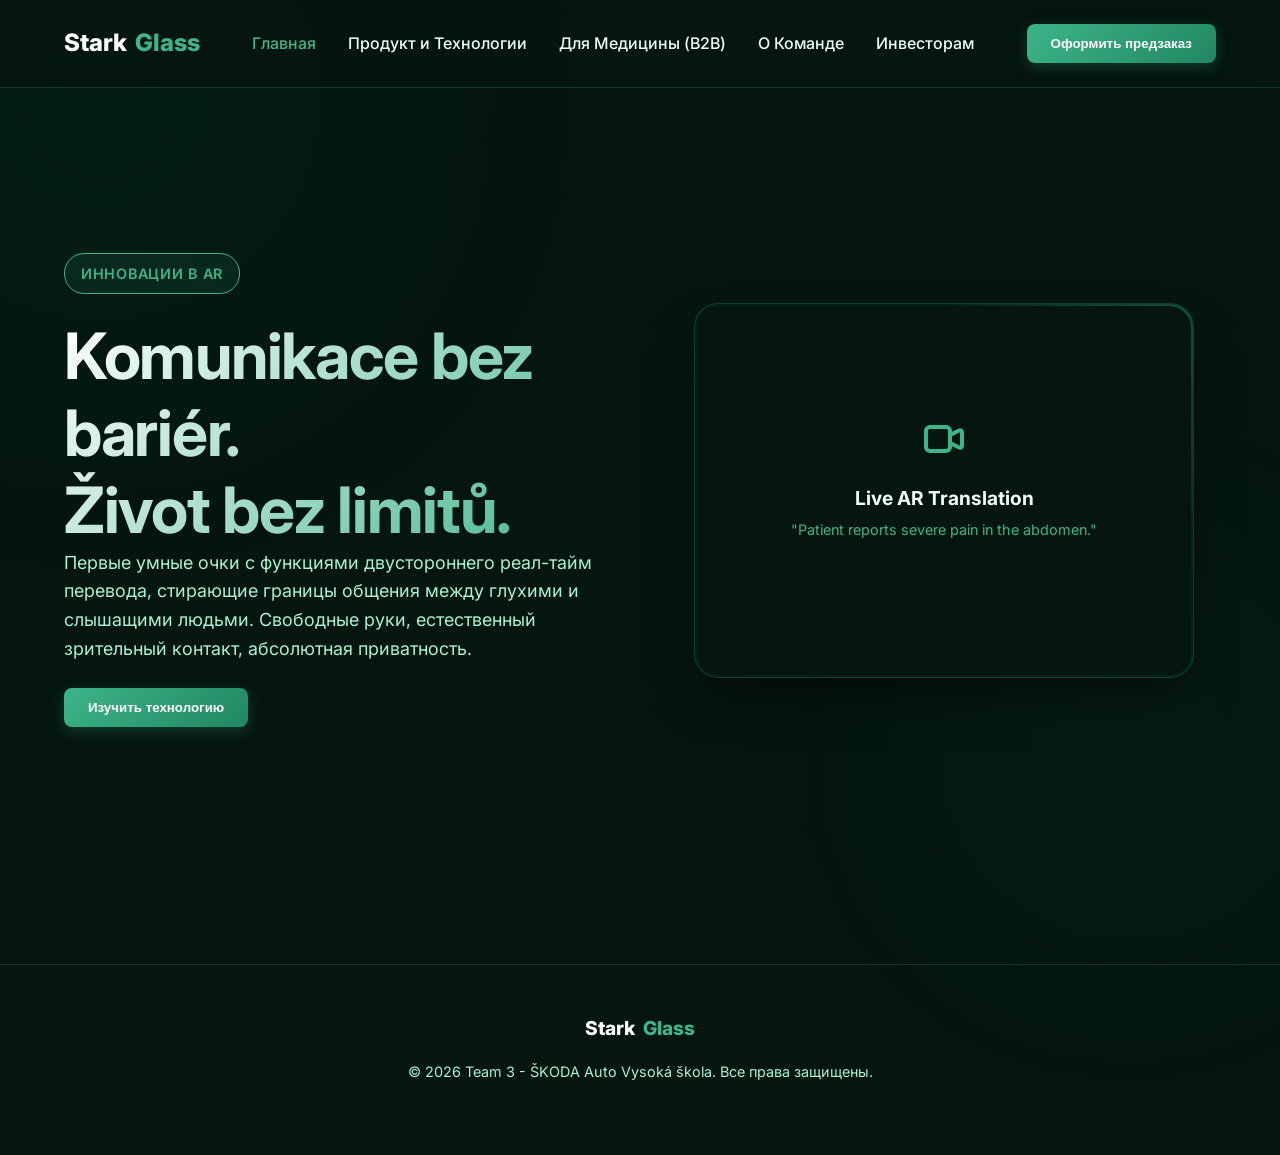
==== index.html @ 77bfba50 "Initial commit" ====
<!DOCTYPE html>
<html lang="ru">
<head>
  <meta charset="UTF-8">
  <meta name="viewport" content="width=device-width, initial-scale=1.0">
  <title>StarkGlass — Коммуникация без барьеров.</title>
  <meta name="description" content="StarkGlass: Умные AR-очки для двустороннего перевода с жестового языка в реальном времени. Инновации для медицины и повседневной жизни.">
  <link rel="stylesheet" href="style.css">
  <link href="https://fonts.googleapis.com/css2?family=Inter:wght@300;400;500;600;700;800&display=swap" rel="stylesheet">
</head>
<body>
  <!-- Background Blobs -->
  <div class="bg-blob blob-1"></div>
  <div class="bg-blob blob-2"></div>

  <!-- Navigation -->
  <nav>
    <a href="#home" class="logo" data-route="home">Stark<span>Glass</span></a>
    <ul class="nav-links">
      <li><a href="#home" data-route="home" class="active">Главная</a></li>
      <li><a href="#product" data-route="product">Продукт и Технологии</a></li>
      <li><a href="#b2b" data-route="b2b">Для Медицины (B2B)</a></li>
      <li><a href="#about" data-route="about">О Команде</a></li>
      <li><a href="#investors" data-route="investors">Инвесторам</a></li>
    </ul>
    <button class="btn-primary" data-route="b2b">Оформить предзаказ</button>
  </nav>

  <main id="app">
    <!-- Home Section -->
    <section id="home" class="active">
      <div class="hero-content">
        <span class="hero-slogan">Инновации в AR</span>
        <h1>Komunikace bez bariér.<br> Život bez limitů.</h1>
        <p>Первые умные очки с функциями двустороннего реал-тайм перевода, стирающие границы общения между глухими и слышащими людьми. Свободные руки, естественный зрительный контакт, абсолютная приватность.</p>
        <button class="btn-primary" data-route="product">Изучить технологию</button>
      </div>
      <div class="hero-image">
        <div class="glass-mockup">
          <div class="glass-mockup-inner">
            <!-- Simulated AR UI inside lens -->
            <div style="text-align: center;">
              <svg width="48" height="48" viewBox="0 0 24 24" fill="none" stroke="var(--primary)" stroke-width="2"><path d="M15 10l4.553-2.276A1 1 0 0121 8.618v6.764a1 1 0 01-1.447.894L15 14v-4z"></path><rect x="3" y="6" width="12" height="12" rx="2" ry="2"></rect></svg>
              <h3 style="margin-top: 1rem; font-size: 1.2rem;">Live AR Translation</h3>
              <p style="font-size: 0.9rem; margin-top: 0.5rem; color: var(--primary);">"Patient reports severe pain in the abdomen."</p>
            </div>
          </div>
        </div>
      </div>
    </section>

    <!-- Product & Tech Section -->
    <section id="product">
      <h2>Технологии будущего уже сегодня</h2>
      <p>Стильная и легкая оправа из переработанных материалов скрывает мощную систему компьютерного зрения и AI.</p>
      
      <div class="grid">
        <div class="card">
          <div class="card-icon">
            <svg viewBox="0 0 24 24" fill="none" stroke="currentColor" stroke-width="2"><path d="M1 12s4-8 11-8 11 8 11 8-4 8-11 8-11-8-11-8z"></path><circle cx="12" cy="12" r="3"></circle></svg>
          </div>
          <h3>Широкоугольные микро-камеры</h3>
          <p>Встроенные камеры захватывают движения рук с широким полем зрения, обеспечивая точный анализ жестов в любых условиях.</p>
        </div>
        <div class="card">
          <div class="card-icon">
            <svg viewBox="0 0 24 24" fill="none" stroke="currentColor" stroke-width="2"><rect x="2" y="3" width="20" height="14" rx="2" ry="2"></rect><line x1="8" y1="21" x2="16" y2="21"></line><line x1="12" y1="17" x2="12" y2="21"></line></svg>
          </div>
          <h3>AR-дисплей</h3>
          <p>Текстовый перевод отображается на внутренней линзе, позволяя сохранять зрительный контакт с собеседником.</p>
        </div>
        <div class="card">
          <div class="card-icon">
            <svg viewBox="0 0 24 24" fill="none" stroke="currentColor" stroke-width="2"><path d="M12 2v20M17 5H9.5a3.5 3.5 0 0 0 0 7h5a3.5 3.5 0 0 1 0 7H6"></path></svg>
          </div>
          <h3>Продвинутый CV & AI</h3>
          <p>Двусторонний перевод: жестовый язык трансформируется в текст/аудио, а устная речь — в текст на AR-экране.</p>
        </div>
        <div class="card">
          <div class="card-icon">
            <svg viewBox="0 0 24 24" fill="none" stroke="currentColor" stroke-width="2"><path d="M22 12h-4l-3 9L9 3l-3 9H2"></path></svg>
          </div>
          <h3>Медицинский словарь</h3>
          <p>Специализированная языковая модель со встроенным анатомическим и медицинским словарем для экстренных ситуаций.</p>
        </div>
      </div>
    </section>

    <!-- B2B Healthcare Section -->
    <section id="b2b">
      <h2>Решение для медицины (B2B)</h2>
      <p>Наша первостепенная фокусная группа — медицинские работники. В ситуациях, когда важна каждая секунда, ожидание сурдопереводчика может стоить жизни.</p>

      <div style="display: flex; gap: 2rem; margin-top: 3rem; flex-wrap: wrap;">
        <div class="card" style="flex: 1; min-width: 300px;">
          <h3 style="color: var(--primary);">Персона: Mgr. Jana Nováková</h3>
          <p class="highlight" style="font-weight: 600; color: #fff;">Главная медсестра отделения неотложной помощи (38 лет)</p>
          <p>Ей требуется мгновенная коммуникация со свободными руками во время приема пациентов. StarkGlass экономит критически важные минуты при постановке диагноза глухому пациенту.</p>
        </div>

        <div class="card" style="flex: 1; min-width: 300px;">
          <h3 style="color: var(--primary);">Объем Рынка (Чехия)</h3>
          <ul style="list-style: none; color: var(--text-muted); line-height: 2;">
            <li>✓ Работники общественного здравоохранения: <strong>~410,000</strong></li>
            <li>✓ Трудоспособного возраста: <strong>328,000</strong></li>
            <li>✓ Полевые/Практикующие работники: <strong>229,000</strong></li>
            <li>✓ Регулярно контактируют с пациентами с нарушением слуха: <strong>~34,000</strong></li>
            <li style="color: #fff; font-weight: bold; border-top: 1px solid var(--surface-border); padding-top: 0.5rem; margin-top: 0.5rem;">Целевой спрос (B2B): ~27,000 специалистов</li>
          </ul>
        </div>
      </div>
    </section>

    <!-- About & Team Section -->
    <section id="about">
      <h2>О Команде & SWOT Анализ</h2>
      <p>Проект "StarkGlass" разработан "Team 3" (ŠKODA Auto Vysoká škola). Наш бренд символизирует мощь и инновации ("Stark") с прямой отсылкой к AR-технологиям ("Glass").</p>

      <h3 style="margin-top: 3rem; margin-bottom: 1.5rem; color: var(--primary);">Команда Стартапа</h3>
      <div class="grid" style="grid-template-columns: repeat(auto-fit, minmax(200px, 1fr));">
        <div class="card" style="text-align: center; padding: 1.5rem;">
          <h4 style="color: #fff; margin-bottom: 0.5rem;">Aianat Sundetbay</h4>
          <p style="font-size: 0.9rem; color: var(--primary);">Top Manager</p>
        </div>
        <div class="card" style="text-align: center; padding: 1.5rem;">
          <h4 style="color: #fff; margin-bottom: 0.5rem;">Svetlana Zharnova</h4>
          <p style="font-size: 0.9rem; color: var(--primary);">Product Manager</p>
        </div>
        <div class="card" style="text-align: center; padding: 1.5rem;">
          <h4 style="color: #fff; margin-bottom: 0.5rem;">Daniyal Zhumagulov</h4>
          <p style="font-size: 0.9rem; color: var(--primary);">Pricing</p>
        </div>
        <div class="card" style="text-align: center; padding: 1.5rem;">
          <h4 style="color: #fff; margin-bottom: 0.5rem;">Ademi Sagynbay</h4>
          <p style="font-size: 0.9rem; color: var(--primary);">Distribution</p>
        </div>
        <div class="card" style="text-align: center; padding: 1.5rem;">
          <h4 style="color: #fff; margin-bottom: 0.5rem;">Assanali Kabylgazy</h4>
          <p style="font-size: 0.9rem; color: var(--primary);">Promotion</p>
        </div>
      </div>

      <h3 style="margin-top: 4rem; margin-bottom: 1.5rem; color: var(--primary);">SWOT Анализ</h3>
      <div class="grid">
        <div class="card" style="border-top: 3px solid #3EB489;">
          <h4>Сильные стороны (Strengths)</h4>
          <p style="font-size: 0.95rem;">Уникальный реал-тайм 2-сторонний перевод, "свободные руки", высокий социальный импакт, полный контроль над проприетарным ПО.</p>
        </div>
        <div class="card" style="border-top: 3px solid #ef4444;">
          <h4>Слабые стороны (Weaknesses)</h4>
          <p style="font-size: 0.95rem;">Высокие R&D и производственные расходы, ограничения батареи, зависимость от интернета для облачных ИИ-вычислений.</p>
        </div>
        <div class="card" style="border-top: 3px solid #3b82f6;">
          <h4>Возможности (Opportunities)</h4>
          <p style="font-size: 0.95rem;">Рост CSR бюджетов корпораций, субсидии ЕС на инклюзивные технологии, стремительное развитие удешевляющегося AI.</p>
        </div>
        <div class="card" style="border-top: 3px solid #f59e0b;">
          <h4>Угрозы (Threats)</h4>
          <p style="font-size: 0.95rem;">GDPR и приватность (камеры в паблике), риск копирования ИТ-гигантами (Meta, Apple) с безграничными бюджетами.</p>
        </div>
      </div>
    </section>

    <!-- Investors & Business Plan -->
    <section id="investors">
      <h2>Финансовая Стратегия и Инвестиции</h2>
      <p>Стратегия первого года — пилотная партия объемом <strong>1,000 единиц</strong> для тестирования B2B рынка, сбора фидбека и оптимизации ПО перед глобальным масштабированием.</p>

      <table class="data-table">
        <thead>
          <tr>
            <th>Показатель (на единицу товара)</th>
            <th>Сумма (Kč)</th>
          </tr>
        </thead>
        <tbody>
          <tr>
            <td>Разработка/Амортизация (SW, серверы)</td>
            <td>9,000 Kč</td>
          </tr>
          <tr>
            <td>Энергия / Работа ИИ серверов</td>
            <td>1,200 Kč</td>
          </tr>
          <tr>
            <td>Маркетинг, аренда, администрирование</td>
            <td>2,400 Kč</td>
          </tr>
          <tr>
            <td>Зарплаты менеджмента</td>
            <td>3,600 Kč</td>
          </tr>
          <tr style="background: rgba(1, 50, 32, 0.3);">
            <td class="highlight">Итого: Постоянные издержки</td>
            <td class="highlight">16,200 Kč</td>
          </tr>
          <tr>
            <td>AR-оптика и камеры (чипы ИИ)</td>
            <td>12,000 Kč</td>
          </tr>
          <tr>
            <td>Материалы оправы (40% recycle) + сборка</td>
            <td>1,720 Kč</td>
          </tr>
          <tr>
            <td>Хранение, упаковка, логистика</td>
            <td>2,000 Kč</td>
          </tr>
          <tr style="background: rgba(1, 50, 32, 0.3);">
            <td class="highlight">Итого: Переменные издержки</td>
            <td class="highlight">15,720 Kč</td>
          </tr>
          <tr style="background: rgba(62, 180, 137, 0.2); border-top: 2px solid var(--primary);">
            <td class="highlight">Полная себестоимость (Cost per unit)</td>
            <td class="highlight">31,920 Kč</td>
          </tr>
          <tr style="background: rgba(62, 180, 137, 0.4);">
            <td class="highlight">Розничная цена (Target Market Price)</td>
            <td class="highlight">40,000 Kč</td>
          </tr>
          <tr>
            <td style="color: var(--primary); font-weight: bold;">Валовая прибыль с единицы (Gross Margin)</td>
            <td style="color: var(--primary); font-weight: bold;">8,080 Kč</td>
          </tr>
        </tbody>
      </table>
    </section>

  </main>

  <footer>
    <div style="margin-bottom: 1rem;">
      <a href="#home" class="logo" style="justify-content: center; font-size: 1.2rem;">Stark<span>Glass</span></a>
    </div>
    <p style="font-size: 0.9rem;">&copy; 2026 Team 3 - ŠKODA Auto Vysoká škola. Все права защищены.</p>
  </footer>

  <script src="app.js"></script>
</body>
</html>
---- style.css ----
@import url('https://fonts.googleapis.com/css2?family=Inter:wght@300;400;500;600;700;800&display=swap');

:root {
  --bg-color: #051610; /* Very dark green/black for background */
  --surface-color: rgba(1, 40, 25, 0.6); /* Glassmorphism surface */
  --surface-border: rgba(62, 180, 137, 0.2);
  --primary: #3EB489; /* Mint / Tech green */
  --primary-hover: #4de0aa;
  --secondary: #013220; /* Dark Green */
  --text-main: #f0fdf4; /* Off white */
  --text-muted: #a7f3d0;
  --transition: all 0.3s cubic-bezier(0.4, 0, 0.2, 1);
}

* {
  box-sizing: border-box;
  margin: 0;
  padding: 0;
}

body {
  font-family: 'Inter', sans-serif;
  background-color: var(--bg-color);
  color: var(--text-main);
  line-height: 1.6;
  overflow-x: hidden;
  scroll-behavior: smooth;
}

/* Background blob effects */
.bg-blob {
  position: fixed;
  border-radius: 50%;
  filter: blur(120px);
  z-index: -1;
  opacity: 0.5;
  animation: float 15s ease-in-out infinite alternate;
}
.blob-1 {
  width: 600px;
  height: 600px;
  background: radial-gradient(circle, var(--secondary) 0%, transparent 70%);
  top: -200px;
  left: -200px;
}
.blob-2 {
  width: 500px;
  height: 500px;
  background: radial-gradient(circle, rgba(62, 180, 137, 0.15) 0%, transparent 70%);
  bottom: -100px;
  right: -100px;
  animation-delay: -5s;
}

@keyframes float {
  0% { transform: translate(0, 0) scale(1); }
  100% { transform: translate(50px, 30px) scale(1.1); }
}

/* Typography */
h1, h2, h3, h4 {
  font-weight: 700;
  line-height: 1.2;
}

h1 {
  font-size: clamp(2.5rem, 5vw, 4.5rem);
  letter-spacing: -0.02em;
  background: linear-gradient(135deg, #fff 0%, var(--primary) 100%);
  -webkit-background-clip: text;
  -webkit-text-fill-color: transparent;
}

h2 {
  font-size: clamp(2rem, 4vw, 3rem);
  margin-bottom: 2rem;
  color: #fff;
}

p {
  font-size: 1.125rem;
  color: var(--text-muted);
  margin-bottom: 1.5rem;
}

/* Navbar */
nav {
  position: fixed;
  top: 0;
  width: 100%;
  padding: 1.5rem 5%;
  display: flex;
  justify-content: space-between;
  align-items: center;
  z-index: 100;
  background: rgba(5, 22, 16, 0.8);
  backdrop-filter: blur(12px);
  border-bottom: 1px solid var(--surface-border);
}

.logo {
  font-size: 1.5rem;
  font-weight: 800;
  color: #fff;
  text-decoration: none;
  display: flex;
  align-items: center;
  gap: 0.5rem;
}
.logo span {
  color: var(--primary);
}

.nav-links {
  display: flex;
  gap: 2rem;
  list-style: none;
}

.nav-links a {
  color: var(--text-main);
  text-decoration: none;
  font-weight: 500;
  font-size: 1rem;
  transition: var(--transition);
  cursor: pointer;
}

.nav-links a:hover, .nav-links a.active {
  color: var(--primary);
}

.btn-primary {
  background: linear-gradient(135deg, var(--primary) 0%, #208761 100%);
  color: #fff;
  padding: 0.75rem 1.5rem;
  border-radius: 8px;
  text-decoration: none;
  font-weight: 600;
  border: none;
  cursor: pointer;
  transition: var(--transition);
  box-shadow: 0 4px 14px rgba(62, 180, 137, 0.25);
}

.btn-primary:hover {
  transform: translateY(-2px);
  box-shadow: 0 6px 20px rgba(62, 180, 137, 0.4);
}

/* Sections Container */
#app {
  padding-top: 80px;
}

section {
  padding: 6rem 5%;
  min-height: calc(100vh - 80px);
  display: none; /* hidden by default, JS controls it */
  animation: fadeIn 0.5s ease-out forwards;
}

section.active {
  display: block;
}

@keyframes fadeIn {
  from { opacity: 0; transform: translateY(20px); }
  to { opacity: 1; transform: translateY(0); }
}

/* Hero Section */
#home {
  display: flex;
  align-items: center;
  justify-content: space-between;
  gap: 4rem;
}

.hero-content {
  flex: 1;
}

.hero-slogan {
  display: inline-block;
  padding: 0.5rem 1rem;
  background: rgba(62, 180, 137, 0.1);
  border: 1px solid var(--primary);
  border-radius: 20px;
  color: var(--primary);
  font-weight: 600;
  font-size: 0.9rem;
  margin-bottom: 1.5rem;
  letter-spacing: 0.05em;
  text-transform: uppercase;
}

.hero-image {
  flex: 1;
  display: flex;
  justify-content: center;
  align-items: center;
  position: relative;
}

.glass-mockup {
  width: 100%;
  max-width: 500px;
  aspect-ratio: 4/3;
  background: var(--surface-color);
  border: 1px solid var(--surface-border);
  border-radius: 24px;
  backdrop-filter: blur(16px);
  box-shadow: 0 25px 50px -12px rgba(0, 0, 0, 0.5);
  display: flex;
  flex-direction: column;
  justify-content: center;
  align-items: center;
  padding: 2rem;
  position: relative;
  overflow: hidden;
}

.glass-mockup::before {
  content: '';
  position: absolute;
  top: -50%; left: -50%;
  width: 200%; height: 200%;
  background: conic-gradient(transparent, rgba(62, 180, 137, 0.3), transparent 30%);
  animation: rotate 4s linear infinite;
}
@keyframes rotate { 100% { transform: rotate(1turn); } }

.glass-mockup-inner {
  position: absolute;
  inset: 2px;
  background: var(--bg-color);
  border-radius: 22px;
  display: flex;
  align-items: center;
  justify-content: center;
  flex-direction: column;
  z-index: 1;
}

/* Cards Grid */
.grid {
  display: grid;
  grid-template-columns: repeat(auto-fit, minmax(300px, 1fr));
  gap: 2rem;
  margin-top: 3rem;
}

.card {
  background: var(--surface-color);
  border: 1px solid var(--surface-border);
  border-radius: 16px;
  padding: 2rem;
  backdrop-filter: blur(8px);
  transition: var(--transition);
}

.card:hover {
  transform: translateY(-5px);
  border-color: var(--primary);
  box-shadow: 0 10px 30px rgba(62, 180, 137, 0.1);
}

.card-icon {
  width: 60px;
  height: 60px;
  background: rgba(62, 180, 137, 0.1);
  border-radius: 12px;
  display: flex;
  align-items: center;
  justify-content: center;
  color: var(--primary);
  margin-bottom: 1.5rem;
}
.card-icon svg { width: 32px; height: 32px; }

/* Financials & Tables */
.data-table {
  width: 100%;
  border-collapse: collapse;
  margin-top: 2rem;
  background: var(--surface-color);
  border-radius: 12px;
  overflow: hidden;
}

.data-table th, .data-table td {
  padding: 1.2rem;
  text-align: left;
  border-bottom: 1px solid var(--surface-border);
}

.data-table th {
  background: rgba(1, 50, 32, 0.5);
  color: var(--primary);
  font-weight: 600;
}

.data-table tbody tr:hover {
  background: rgba(62, 180, 137, 0.05);
}

.data-table .highlight {
  color: #fff;
  font-weight: bold;
}

/* Footer */
footer {
  padding: 3rem 5%;
  text-align: center;
  border-top: 1px solid var(--surface-border);
  margin-top: 4rem;
}

/* Responsiveness */
@media (max-width: 768px) {
  .nav-links { display: none; } /* Add hamburger menu in real case */
  #home { flex-direction: column; text-align: center; }
  h1 { font-size: 2.5rem; }
}
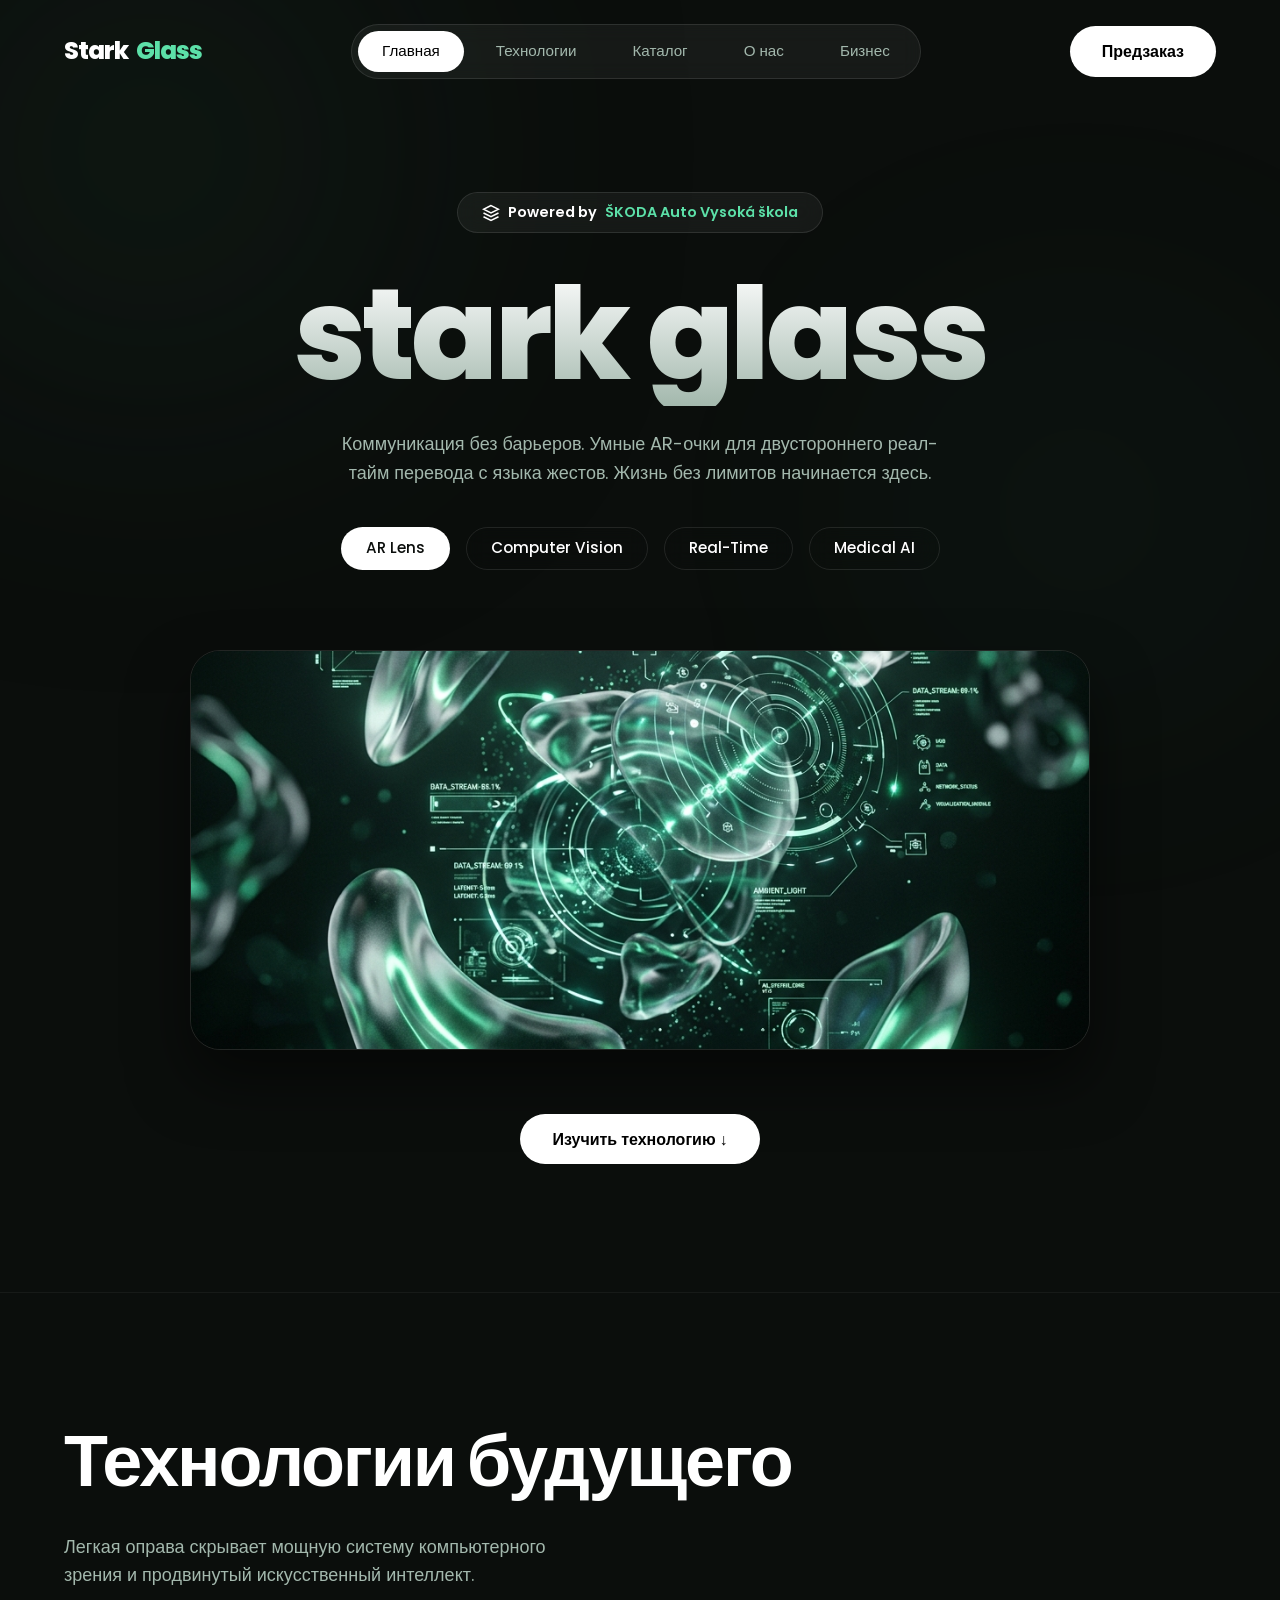
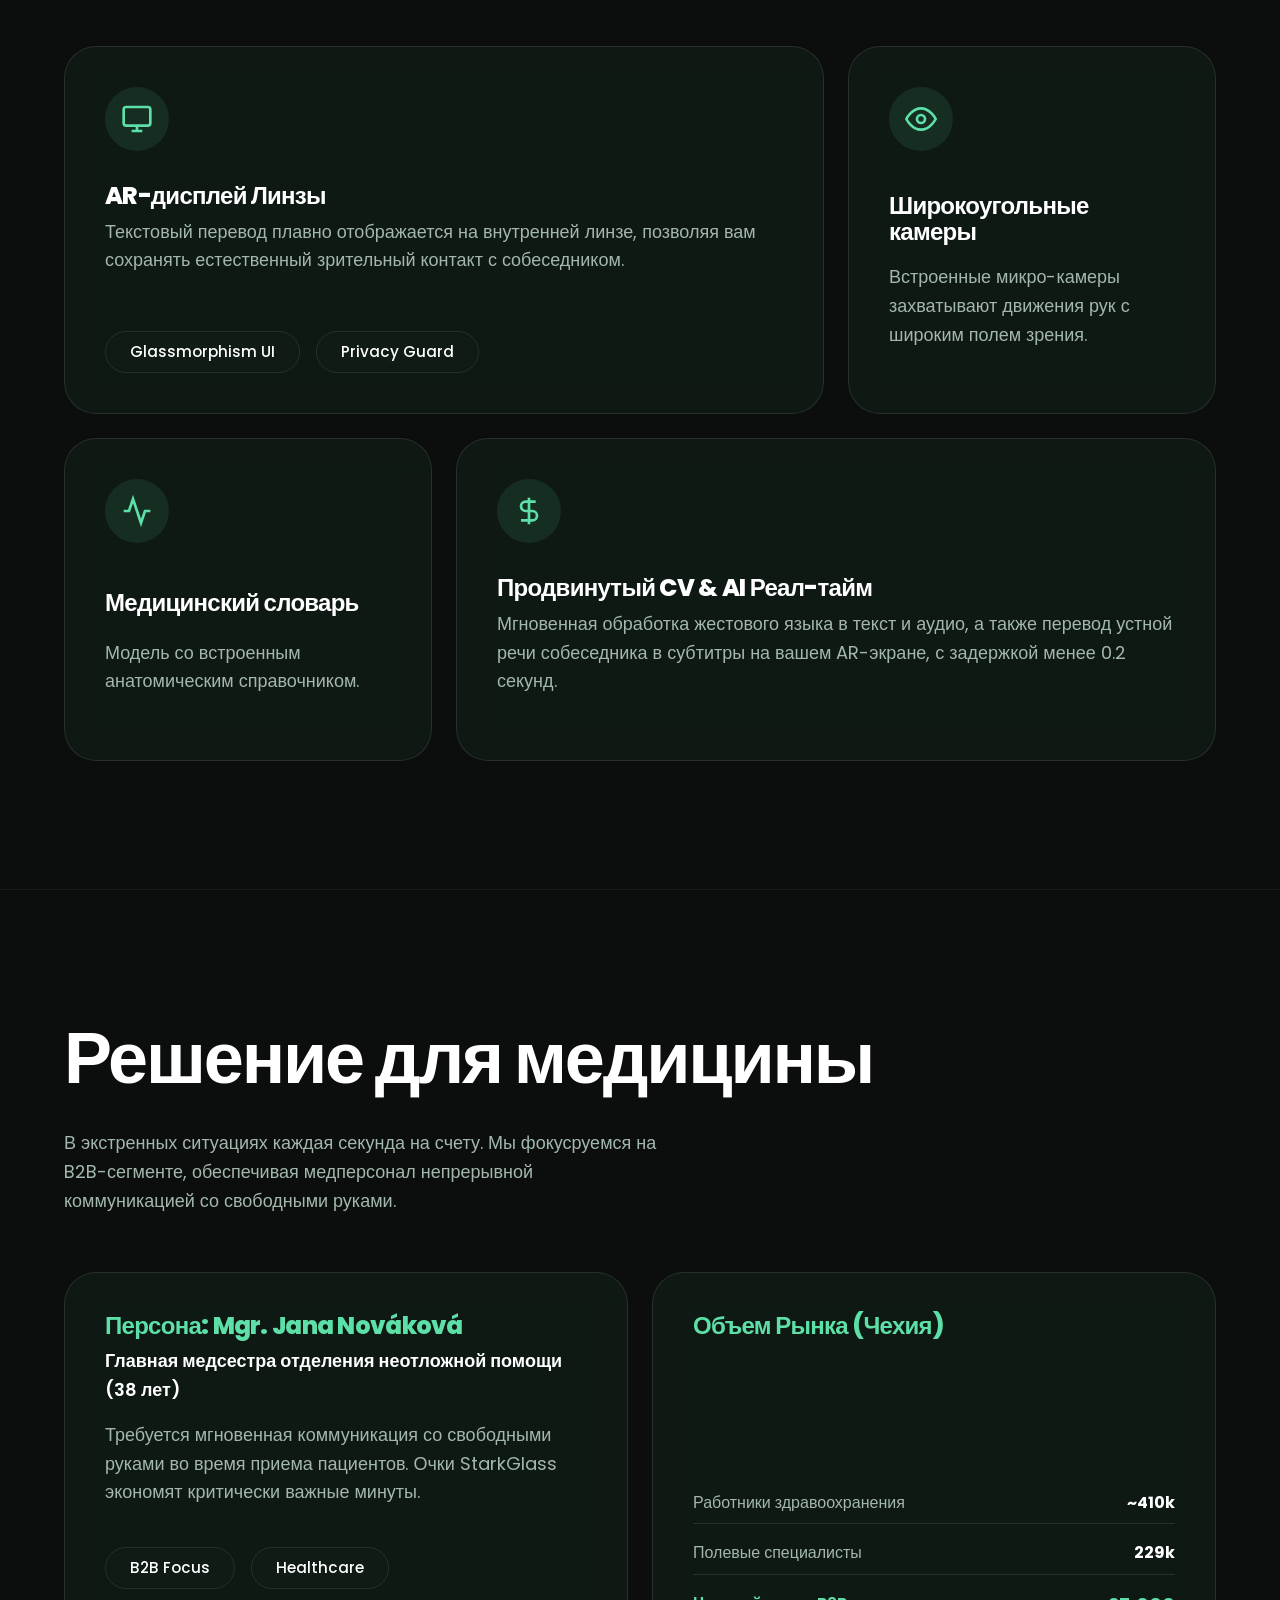
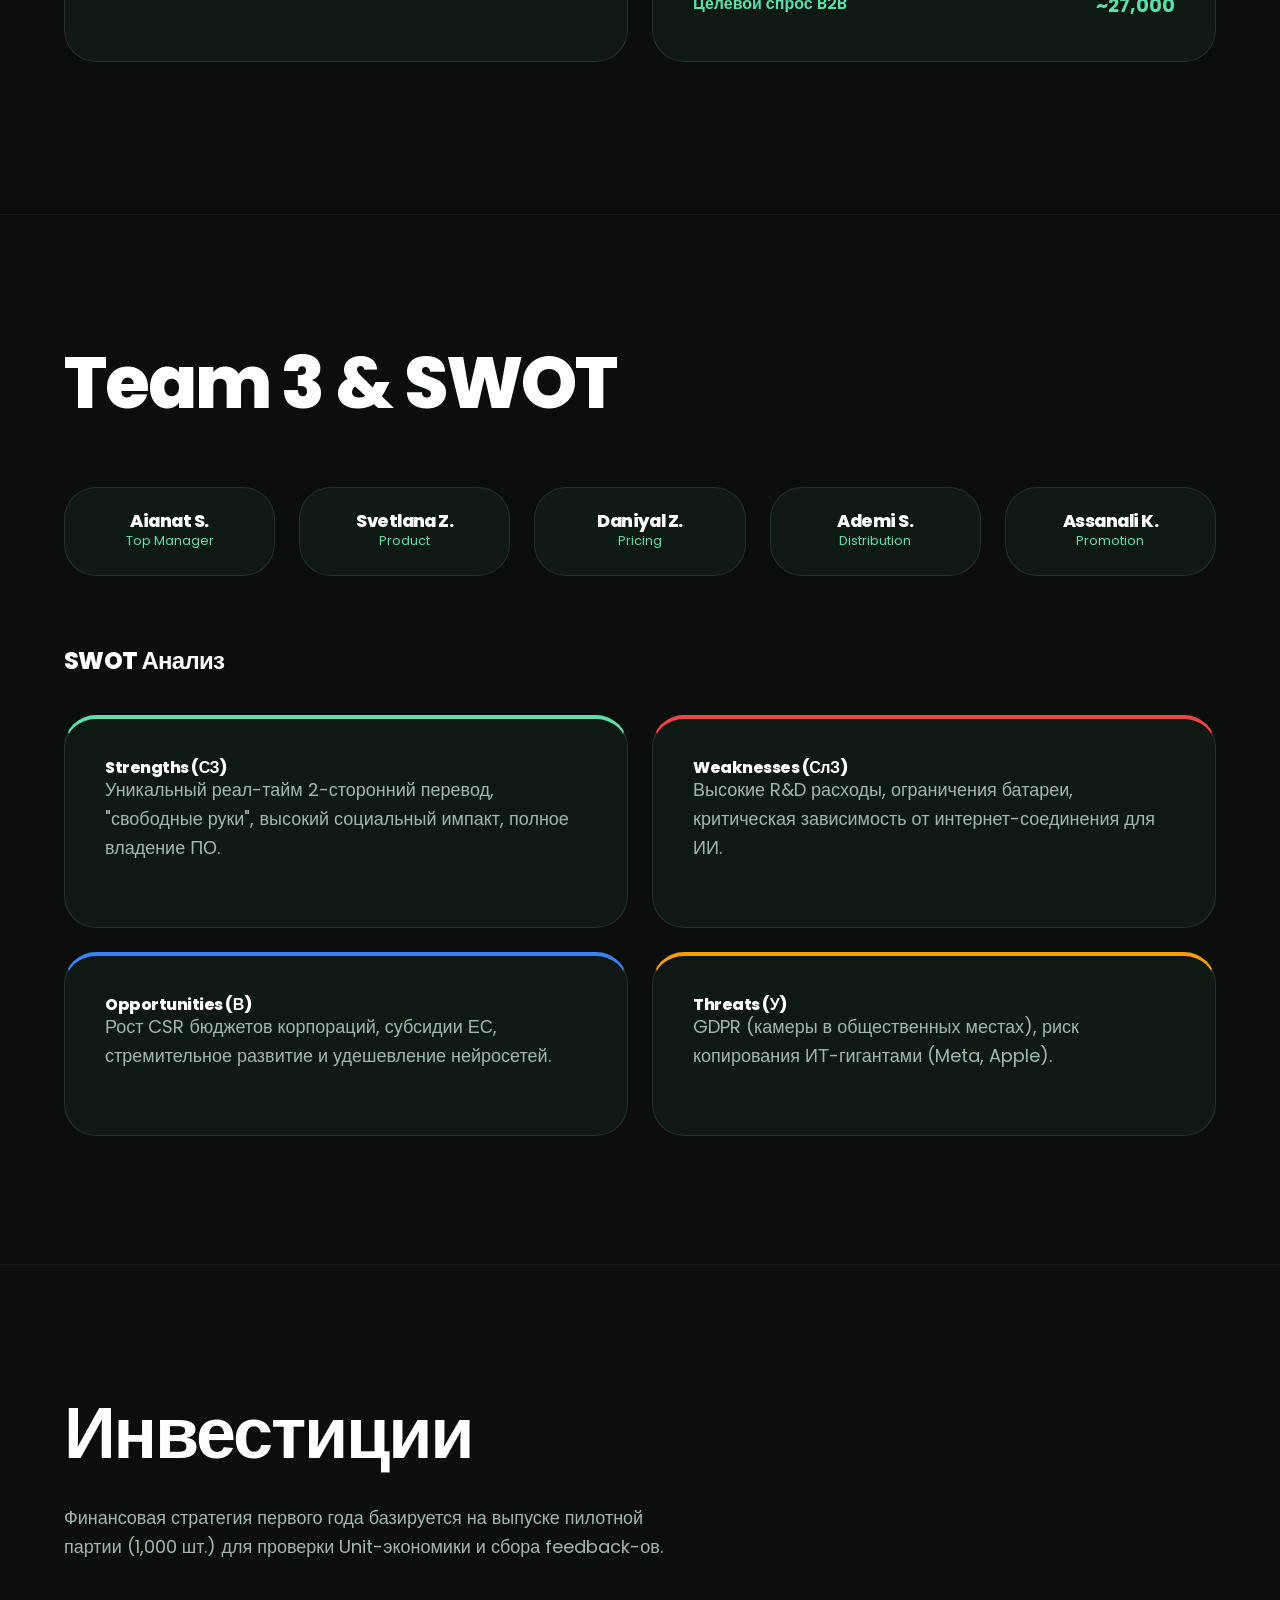
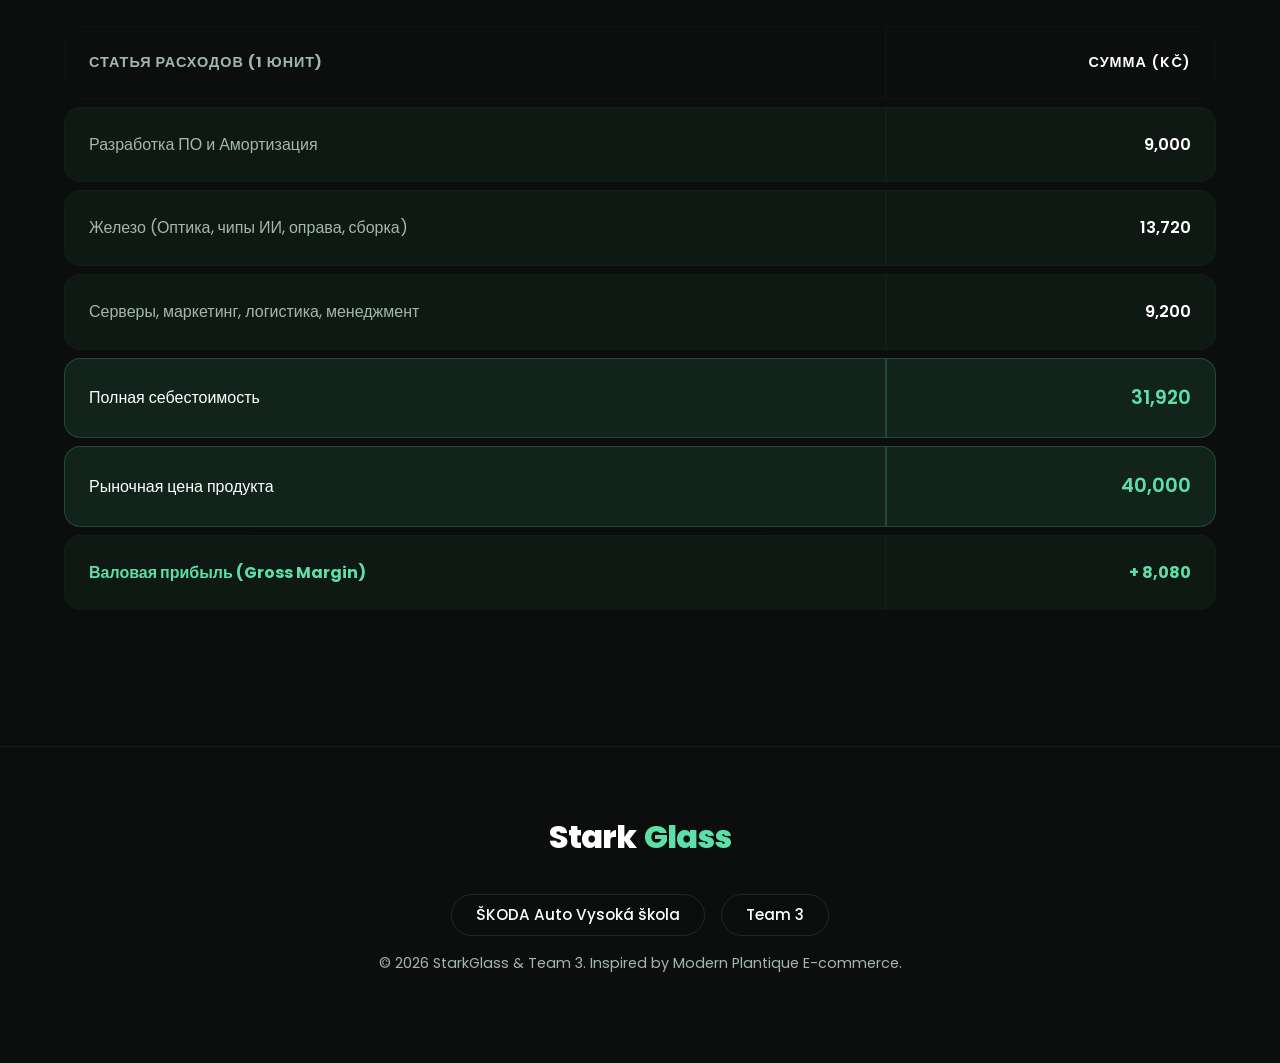
==== commit 7322139e: "Update site with redesign and scroll fix" ====
--- a/index.html
+++ b/index.html
@@ -4,9 +4,8 @@
   <meta charset="UTF-8">
   <meta name="viewport" content="width=device-width, initial-scale=1.0">
   <title>StarkGlass — Коммуникация без барьеров.</title>
-  <meta name="description" content="StarkGlass: Умные AR-очки для двустороннего перевода с жестового языка в реальном времени. Инновации для медицины и повседневной жизни.">
+  <meta name="description" content="StarkGlass: Умные AR-очки для двустороннего перевода в реальном времени. Из ŠKODA Auto Высока школа.">
   <link rel="stylesheet" href="style.css">
-  <link href="https://fonts.googleapis.com/css2?family=Inter:wght@300;400;500;600;700;800&display=swap" rel="stylesheet">
 </head>
 <body>
   <!-- Background Blobs -->
@@ -16,211 +15,209 @@
   <!-- Navigation -->
   <nav>
     <a href="#home" class="logo" data-route="home">Stark<span>Glass</span></a>
-    <ul class="nav-links">
-      <li><a href="#home" data-route="home" class="active">Главная</a></li>
-      <li><a href="#product" data-route="product">Продукт и Технологии</a></li>
-      <li><a href="#b2b" data-route="b2b">Для Медицины (B2B)</a></li>
-      <li><a href="#about" data-route="about">О Команде</a></li>
-      <li><a href="#investors" data-route="investors">Инвесторам</a></li>
-    </ul>
-    <button class="btn-primary" data-route="b2b">Оформить предзаказ</button>
+    <div class="nav-links">
+      <a data-route="home" class="active">Главная</a>
+      <a data-route="product">Технологии</a>
+      <a data-route="b2b">Каталог</a>
+      <a data-route="about">О нас</a>
+      <a data-route="investors">Бизнес</a>
+    </div>
+    <button class="btn-primary" data-route="b2b">Предзаказ</button>
   </nav>
 
   <main id="app">
-    <!-- Home Section -->
-    <section id="home" class="active">
-      <div class="hero-content">
-        <span class="hero-slogan">Инновации в AR</span>
-        <h1>Komunikace bez bariér.<br> Život bez limitů.</h1>
-        <p>Первые умные очки с функциями двустороннего реал-тайм перевода, стирающие границы общения между глухими и слышащими людьми. Свободные руки, естественный зрительный контакт, абсолютная приватность.</p>
-        <button class="btn-primary" data-route="product">Изучить технологию</button>
-      </div>
-      <div class="hero-image">
-        <div class="glass-mockup">
-          <div class="glass-mockup-inner">
-            <!-- Simulated AR UI inside lens -->
-            <div style="text-align: center;">
-              <svg width="48" height="48" viewBox="0 0 24 24" fill="none" stroke="var(--primary)" stroke-width="2"><path d="M15 10l4.553-2.276A1 1 0 0121 8.618v6.764a1 1 0 01-1.447.894L15 14v-4z"></path><rect x="3" y="6" width="12" height="12" rx="2" ry="2"></rect></svg>
-              <h3 style="margin-top: 1rem; font-size: 1.2rem;">Live AR Translation</h3>
-              <p style="font-size: 0.9rem; margin-top: 0.5rem; color: var(--primary);">"Patient reports severe pain in the abdomen."</p>
-            </div>
-          </div>
-        </div>
-      </div>
-    </section>
-
-    <!-- Product & Tech Section -->
+    <!-- Home Section (Hero) -->
+    <section id="home">
+      <div class="skoda-badge">
+        <svg width="18" height="18" viewBox="0 0 24 24" fill="none" stroke="currentColor" stroke-width="2"><path d="M12 2L2 7l10 5 10-5-10-5z"></path><path d="M2 17l10 5 10-5M2 12l10 5 10-5"></path></svg>
+        Powered by <span>ŠKODA Auto Vysoká škola</span>
+      </div>
+      
+      <h1>stark glass</h1>
+      
+      <div style="max-width: 600px; text-align: center; margin: 0 auto;">
+        <p>Коммуникация без барьеров. Умные AR-очки для двустороннего реал-тайм перевода с языка жестов. Жизнь без лимитов начинается здесь.</p>
+      </div>
+
+      <div class="pill-container" style="justify-content: center; margin-top: 1rem;">
+        <span class="pill-tag active">AR Lens</span>
+        <span class="pill-tag">Computer Vision</span>
+        <span class="pill-tag">Real-Time</span>
+        <span class="pill-tag">Medical AI</span>
+      </div>
+
+      <!-- Generated Image -->
+      <img src="hero_image.png" alt="StarkGlass AR Abstract Rendering" class="hero-main-img">
+      
+      <button class="btn-primary" data-route="product" style="margin-top: 2rem;">Изучить технологию &darr;</button>
+    </section>
+
+    <!-- Product & Tech Section (Bento Grid) -->
     <section id="product">
-      <h2>Технологии будущего уже сегодня</h2>
-      <p>Стильная и легкая оправа из переработанных материалов скрывает мощную систему компьютерного зрения и AI.</p>
-      
-      <div class="grid">
-        <div class="card">
-          <div class="card-icon">
+      <h2>Технологии будущего</h2>
+      <p style="max-width: 500px;">Легкая оправа скрывает мощную систему компьютерного зрения и продвинутый искусственный интеллект.</p>
+      
+      <div class="bento-grid">
+        <div class="bento-card span-2">
+          <div>
+            <div class="bento-icon-wrapper">
+              <svg viewBox="0 0 24 24" fill="none" stroke="currentColor" stroke-width="2"><rect x="2" y="3" width="20" height="14" rx="2" ry="2"></rect><line x1="8" y1="21" x2="16" y2="21"></line><line x1="12" y1="17" x2="12" y2="21"></line></svg>
+            </div>
+            <h3>AR-дисплей Линзы</h3>
+            <p>Текстовый перевод плавно отображается на внутренней линзе, позволяя вам сохранять естественный зрительный контакт с собеседником.</p>
+          </div>
+          <div class="pill-container" style="margin-top: 2rem; margin-bottom: 0;">
+            <span class="pill-tag">Glassmorphism UI</span>
+            <span class="pill-tag">Privacy Guard</span>
+          </div>
+        </div>
+
+        <div class="bento-card">
+          <div class="bento-icon-wrapper">
             <svg viewBox="0 0 24 24" fill="none" stroke="currentColor" stroke-width="2"><path d="M1 12s4-8 11-8 11 8 11 8-4 8-11 8-11-8-11-8z"></path><circle cx="12" cy="12" r="3"></circle></svg>
           </div>
-          <h3>Широкоугольные микро-камеры</h3>
-          <p>Встроенные камеры захватывают движения рук с широким полем зрения, обеспечивая точный анализ жестов в любых условиях.</p>
-        </div>
-        <div class="card">
-          <div class="card-icon">
-            <svg viewBox="0 0 24 24" fill="none" stroke="currentColor" stroke-width="2"><rect x="2" y="3" width="20" height="14" rx="2" ry="2"></rect><line x1="8" y1="21" x2="16" y2="21"></line><line x1="12" y1="17" x2="12" y2="21"></line></svg>
-          </div>
-          <h3>AR-дисплей</h3>
-          <p>Текстовый перевод отображается на внутренней линзе, позволяя сохранять зрительный контакт с собеседником.</p>
-        </div>
-        <div class="card">
-          <div class="card-icon">
+          <h3>Широкоугольные камеры</h3>
+          <p>Встроенные микро-камеры захватывают движения рук с широким полем зрения.</p>
+        </div>
+
+        <div class="bento-card">
+          <div class="bento-icon-wrapper">
+            <svg viewBox="0 0 24 24" fill="none" stroke="currentColor" stroke-width="2"><path d="M22 12h-4l-3 9L9 3l-3 9H2"></path></svg>
+          </div>
+          <h3>Медицинский словарь</h3>
+          <p>Модель со встроенным анатомическим справочником.</p>
+        </div>
+
+        <div class="bento-card span-2">
+          <div class="bento-icon-wrapper">
             <svg viewBox="0 0 24 24" fill="none" stroke="currentColor" stroke-width="2"><path d="M12 2v20M17 5H9.5a3.5 3.5 0 0 0 0 7h5a3.5 3.5 0 0 1 0 7H6"></path></svg>
           </div>
-          <h3>Продвинутый CV & AI</h3>
-          <p>Двусторонний перевод: жестовый язык трансформируется в текст/аудио, а устная речь — в текст на AR-экране.</p>
-        </div>
-        <div class="card">
-          <div class="card-icon">
-            <svg viewBox="0 0 24 24" fill="none" stroke="currentColor" stroke-width="2"><path d="M22 12h-4l-3 9L9 3l-3 9H2"></path></svg>
-          </div>
-          <h3>Медицинский словарь</h3>
-          <p>Специализированная языковая модель со встроенным анатомическим и медицинским словарем для экстренных ситуаций.</p>
-        </div>
-      </div>
-    </section>
-
-    <!-- B2B Healthcare Section -->
+          <h3>Продвинутый CV & AI Реал-тайм</h3>
+          <p>Мгновенная обработка жестового языка в текст и аудио, а также перевод устной речи собеседника в субтитры на вашем AR-экране, с задержкой менее 0.2 секунд.</p>
+        </div>
+      </div>
+    </section>
+
+    <!-- B2B Healthcare Section (Bento Setup) -->
     <section id="b2b">
-      <h2>Решение для медицины (B2B)</h2>
-      <p>Наша первостепенная фокусная группа — медицинские работники. В ситуациях, когда важна каждая секунда, ожидание сурдопереводчика может стоить жизни.</p>
-
-      <div style="display: flex; gap: 2rem; margin-top: 3rem; flex-wrap: wrap;">
-        <div class="card" style="flex: 1; min-width: 300px;">
+      <h2>Решение для медицины</h2>
+      <p style="max-width: 600px;">В экстренных ситуациях каждая секунда на счету. Мы фокусруемся на B2B-сегменте, обеспечивая медперсонал непрерывной коммуникацией со свободными руками.</p>
+
+      <div class="bento-grid" style="grid-template-columns: repeat(2, 1fr);">
+        <div class="bento-card">
           <h3 style="color: var(--primary);">Персона: Mgr. Jana Nováková</h3>
-          <p class="highlight" style="font-weight: 600; color: #fff;">Главная медсестра отделения неотложной помощи (38 лет)</p>
-          <p>Ей требуется мгновенная коммуникация со свободными руками во время приема пациентов. StarkGlass экономит критически важные минуты при постановке диагноза глухому пациенту.</p>
-        </div>
-
-        <div class="card" style="flex: 1; min-width: 300px;">
+          <p style="color: #fff; font-weight: 600; margin-bottom: 1rem;">Главная медсестра отделения неотложной помощи (38 лет)</p>
+          <p>Требуется мгновенная коммуникация со свободными руками во время приема пациентов. Очки StarkGlass экономят критически важные минуты.</p>
+          <div class="pill-container" style="margin-top: 1rem;">
+            <span class="pill-tag">B2B Focus</span>
+            <span class="pill-tag">Healthcare</span>
+          </div>
+        </div>
+
+        <div class="bento-card">
           <h3 style="color: var(--primary);">Объем Рынка (Чехия)</h3>
-          <ul style="list-style: none; color: var(--text-muted); line-height: 2;">
-            <li>✓ Работники общественного здравоохранения: <strong>~410,000</strong></li>
-            <li>✓ Трудоспособного возраста: <strong>328,000</strong></li>
-            <li>✓ Полевые/Практикующие работники: <strong>229,000</strong></li>
-            <li>✓ Регулярно контактируют с пациентами с нарушением слуха: <strong>~34,000</strong></li>
-            <li style="color: #fff; font-weight: bold; border-top: 1px solid var(--surface-border); padding-top: 0.5rem; margin-top: 0.5rem;">Целевой спрос (B2B): ~27,000 специалистов</li>
-          </ul>
+          <div style="margin-top: 1.5rem; display: flex; flex-direction: column; gap: 1rem;">
+            <div style="display: flex; justify-content: space-between; border-bottom: 1px solid var(--surface-border); padding-bottom: 0.5rem;">
+              <span style="color: var(--text-muted);">Работники здравоохранения</span>
+              <strong style="color: #fff;">~410k</strong>
+            </div>
+            <div style="display: flex; justify-content: space-between; border-bottom: 1px solid var(--surface-border); padding-bottom: 0.5rem;">
+              <span style="color: var(--text-muted);">Полевые специалисты</span>
+              <strong style="color: #fff;">229k</strong>
+            </div>
+            <div style="display: flex; justify-content: space-between;">
+              <span style="color: var(--primary); font-weight: 600;">Целевой спрос B2B</span>
+              <strong style="color: var(--primary); font-size: 1.2rem;">~27,000</strong>
+            </div>
+          </div>
         </div>
       </div>
     </section>
 
     <!-- About & Team Section -->
     <section id="about">
-      <h2>О Команде & SWOT Анализ</h2>
-      <p>Проект "StarkGlass" разработан "Team 3" (ŠKODA Auto Vysoká škola). Наш бренд символизирует мощь и инновации ("Stark") с прямой отсылкой к AR-технологиям ("Glass").</p>
-
-      <h3 style="margin-top: 3rem; margin-bottom: 1.5rem; color: var(--primary);">Команда Стартапа</h3>
-      <div class="grid" style="grid-template-columns: repeat(auto-fit, minmax(200px, 1fr));">
-        <div class="card" style="text-align: center; padding: 1.5rem;">
-          <h4 style="color: #fff; margin-bottom: 0.5rem;">Aianat Sundetbay</h4>
-          <p style="font-size: 0.9rem; color: var(--primary);">Top Manager</p>
-        </div>
-        <div class="card" style="text-align: center; padding: 1.5rem;">
-          <h4 style="color: #fff; margin-bottom: 0.5rem;">Svetlana Zharnova</h4>
-          <p style="font-size: 0.9rem; color: var(--primary);">Product Manager</p>
-        </div>
-        <div class="card" style="text-align: center; padding: 1.5rem;">
-          <h4 style="color: #fff; margin-bottom: 0.5rem;">Daniyal Zhumagulov</h4>
-          <p style="font-size: 0.9rem; color: var(--primary);">Pricing</p>
-        </div>
-        <div class="card" style="text-align: center; padding: 1.5rem;">
-          <h4 style="color: #fff; margin-bottom: 0.5rem;">Ademi Sagynbay</h4>
-          <p style="font-size: 0.9rem; color: var(--primary);">Distribution</p>
-        </div>
-        <div class="card" style="text-align: center; padding: 1.5rem;">
-          <h4 style="color: #fff; margin-bottom: 0.5rem;">Assanali Kabylgazy</h4>
-          <p style="font-size: 0.9rem; color: var(--primary);">Promotion</p>
-        </div>
-      </div>
-
-      <h3 style="margin-top: 4rem; margin-bottom: 1.5rem; color: var(--primary);">SWOT Анализ</h3>
-      <div class="grid">
-        <div class="card" style="border-top: 3px solid #3EB489;">
-          <h4>Сильные стороны (Strengths)</h4>
-          <p style="font-size: 0.95rem;">Уникальный реал-тайм 2-сторонний перевод, "свободные руки", высокий социальный импакт, полный контроль над проприетарным ПО.</p>
-        </div>
-        <div class="card" style="border-top: 3px solid #ef4444;">
-          <h4>Слабые стороны (Weaknesses)</h4>
-          <p style="font-size: 0.95rem;">Высокие R&D и производственные расходы, ограничения батареи, зависимость от интернета для облачных ИИ-вычислений.</p>
-        </div>
-        <div class="card" style="border-top: 3px solid #3b82f6;">
-          <h4>Возможности (Opportunities)</h4>
-          <p style="font-size: 0.95rem;">Рост CSR бюджетов корпораций, субсидии ЕС на инклюзивные технологии, стремительное развитие удешевляющегося AI.</p>
-        </div>
-        <div class="card" style="border-top: 3px solid #f59e0b;">
-          <h4>Угрозы (Threats)</h4>
-          <p style="font-size: 0.95rem;">GDPR и приватность (камеры в паблике), риск копирования ИТ-гигантами (Meta, Apple) с безграничными бюджетами.</p>
+      <h2>Team 3 & SWOT</h2>
+      
+      <div class="bento-grid" style="grid-template-columns: repeat(5, 1fr); margin-bottom: 3rem;">
+        <div class="bento-card" style="padding: 1.5rem; text-align: center;">
+          <h4 style="color: #fff; font-size: 1.1rem;">Aianat S.</h4>
+          <span style="color: var(--primary); font-size: 0.8rem;">Top Manager</span>
+        </div>
+        <div class="bento-card" style="padding: 1.5rem; text-align: center;">
+          <h4 style="color: #fff; font-size: 1.1rem;">Svetlana Z.</h4>
+          <span style="color: var(--primary); font-size: 0.8rem;">Product</span>
+        </div>
+        <div class="bento-card" style="padding: 1.5rem; text-align: center;">
+          <h4 style="color: #fff; font-size: 1.1rem;">Daniyal Z.</h4>
+          <span style="color: var(--primary); font-size: 0.8rem;">Pricing</span>
+        </div>
+        <div class="bento-card" style="padding: 1.5rem; text-align: center;">
+          <h4 style="color: #fff; font-size: 1.1rem;">Ademi S.</h4>
+          <span style="color: var(--primary); font-size: 0.8rem;">Distribution</span>
+        </div>
+        <div class="bento-card" style="padding: 1.5rem; text-align: center;">
+          <h4 style="color: #fff; font-size: 1.1rem;">Assanali K.</h4>
+          <span style="color: var(--primary); font-size: 0.8rem;">Promotion</span>
+        </div>
+      </div>
+
+      <h3>SWOT Анализ</h3>
+      <div class="bento-grid" style="grid-template-columns: repeat(2, 1fr);">
+        <div class="bento-card" style="border-top: 4px solid #5ce0a8;">
+          <h4>Strengths (СЗ)</h4>
+          <p>Уникальный реал-тайм 2-сторонний перевод, "свободные руки", высокий социальный импакт, полное владение ПО.</p>
+        </div>
+        <div class="bento-card" style="border-top: 4px solid #ef4444;">
+          <h4>Weaknesses (СлЗ)</h4>
+          <p>Высокие R&D расходы, ограничения батареи, критическая зависимость от интернет-соединения для ИИ.</p>
+        </div>
+        <div class="bento-card" style="border-top: 4px solid #3b82f6;">
+          <h4>Opportunities (В)</h4>
+          <p>Рост CSR бюджетов корпораций, субсидии ЕС, стремительное развитие и удешевление нейросетей.</p>
+        </div>
+        <div class="bento-card" style="border-top: 4px solid #f59e0b;">
+          <h4>Threats (У)</h4>
+          <p>GDPR (камеры в общественных местах), риск копирования ИТ-гигантами (Meta, Apple).</p>
         </div>
       </div>
     </section>
 
     <!-- Investors & Business Plan -->
     <section id="investors">
-      <h2>Финансовая Стратегия и Инвестиции</h2>
-      <p>Стратегия первого года — пилотная партия объемом <strong>1,000 единиц</strong> для тестирования B2B рынка, сбора фидбека и оптимизации ПО перед глобальным масштабированием.</p>
+      <h2>Инвестиции</h2>
+      <p style="max-width: 600px;">Финансовая стратегия первого года базируется на выпуске пилотной партии (1,000 шт.) для проверки Unit-экономики и сбора feedback-ов.</p>
 
       <table class="data-table">
         <thead>
           <tr>
-            <th>Показатель (на единицу товара)</th>
+            <th>Статья расходов (1 юнит)</th>
             <th>Сумма (Kč)</th>
           </tr>
         </thead>
         <tbody>
           <tr>
-            <td>Разработка/Амортизация (SW, серверы)</td>
-            <td>9,000 Kč</td>
-          </tr>
-          <tr>
-            <td>Энергия / Работа ИИ серверов</td>
-            <td>1,200 Kč</td>
-          </tr>
-          <tr>
-            <td>Маркетинг, аренда, администрирование</td>
-            <td>2,400 Kč</td>
-          </tr>
-          <tr>
-            <td>Зарплаты менеджмента</td>
-            <td>3,600 Kč</td>
-          </tr>
-          <tr style="background: rgba(1, 50, 32, 0.3);">
-            <td class="highlight">Итого: Постоянные издержки</td>
-            <td class="highlight">16,200 Kč</td>
-          </tr>
-          <tr>
-            <td>AR-оптика и камеры (чипы ИИ)</td>
-            <td>12,000 Kč</td>
-          </tr>
-          <tr>
-            <td>Материалы оправы (40% recycle) + сборка</td>
-            <td>1,720 Kč</td>
-          </tr>
-          <tr>
-            <td>Хранение, упаковка, логистика</td>
-            <td>2,000 Kč</td>
-          </tr>
-          <tr style="background: rgba(1, 50, 32, 0.3);">
-            <td class="highlight">Итого: Переменные издержки</td>
-            <td class="highlight">15,720 Kč</td>
-          </tr>
-          <tr style="background: rgba(62, 180, 137, 0.2); border-top: 2px solid var(--primary);">
-            <td class="highlight">Полная себестоимость (Cost per unit)</td>
-            <td class="highlight">31,920 Kč</td>
-          </tr>
-          <tr style="background: rgba(62, 180, 137, 0.4);">
-            <td class="highlight">Розничная цена (Target Market Price)</td>
-            <td class="highlight">40,000 Kč</td>
-          </tr>
-          <tr>
-            <td style="color: var(--primary); font-weight: bold;">Валовая прибыль с единицы (Gross Margin)</td>
-            <td style="color: var(--primary); font-weight: bold;">8,080 Kč</td>
+            <td>Разработка ПО и Амортизация</td>
+            <td>9,000</td>
+          </tr>
+          <tr>
+            <td>Железо (Оптика, чипы ИИ, оправа, сборка)</td>
+            <td>13,720</td>
+          </tr>
+          <tr>
+            <td>Серверы, маркетинг, логистика, менеджмент</td>
+            <td>9,200</td>
+          </tr>
+          <tr class="highlight" style="background: transparent;">
+            <td>Полная себестоимость</td>
+            <td>31,920</td>
+          </tr>
+          <tr class="highlight">
+            <td>Рыночная цена продукта</td>
+            <td>40,000</td>
+          </tr>
+          <tr>
+            <td style="color: var(--primary); font-weight: bold; border-bottom: none;">Валовая прибыль (Gross Margin)</td>
+            <td style="color: var(--primary); font-weight: bold; border-bottom: none;">+ 8,080</td>
           </tr>
         </tbody>
       </table>
@@ -229,10 +226,14 @@
   </main>
 
   <footer>
-    <div style="margin-bottom: 1rem;">
-      <a href="#home" class="logo" style="justify-content: center; font-size: 1.2rem;">Stark<span>Glass</span></a>
+    <div style="margin-bottom: 2rem;">
+      <a href="#home" class="logo" style="justify-content: center; font-size: 2rem;">Stark<span>Glass</span></a>
     </div>
-    <p style="font-size: 0.9rem;">&copy; 2026 Team 3 - ŠKODA Auto Vysoká škola. Все права защищены.</p>
+    <div class="pill-container" style="justify-content: center; margin-bottom: 1rem;">
+        <span class="pill-tag">ŠKODA Auto Vysoká škola</span>
+        <span class="pill-tag">Team 3</span>
+    </div>
+    <p style="font-size: 0.9rem;">&copy; 2026 StarkGlass & Team 3. Inspired by Modern Plantique E-commerce.</p>
   </footer>
 
   <script src="app.js"></script>
--- a/style.css
+++ b/style.css
@@ -1,15 +1,15 @@
-@import url('https://fonts.googleapis.com/css2?family=Inter:wght@300;400;500;600;700;800&display=swap');
+@import url('https://fonts.googleapis.com/css2?family=Poppins:wght@400;500;600;700;800;900&display=swap');
 
 :root {
-  --bg-color: #051610; /* Very dark green/black for background */
-  --surface-color: rgba(1, 40, 25, 0.6); /* Glassmorphism surface */
-  --surface-border: rgba(62, 180, 137, 0.2);
-  --primary: #3EB489; /* Mint / Tech green */
-  --primary-hover: #4de0aa;
-  --secondary: #013220; /* Dark Green */
-  --text-main: #f0fdf4; /* Off white */
-  --text-muted: #a7f3d0;
-  --transition: all 0.3s cubic-bezier(0.4, 0, 0.2, 1);
+  --bg-color: #0b0e0c; /* Deep reference dark */
+  --surface-color: rgba(18, 30, 24, 0.7); /* Glassmorphism background */
+  --surface-border: rgba(255, 255, 255, 0.1);
+  --primary: #5ce0a8; /* Vivid mint green */
+  --primary-hover: #7ceac0;
+  --secondary: #1a3326; /* Forest Green */
+  --text-main: #ffffff; 
+  --text-muted: #a3b8ad;
+  --transition: all 0.4s cubic-bezier(0.25, 1, 0.5, 1);
 }
 
 * {
@@ -19,7 +19,7 @@
 }
 
 body {
-  font-family: 'Inter', sans-serif;
+  font-family: 'Poppins', sans-serif;
   background-color: var(--bg-color);
   color: var(--text-main);
   line-height: 1.6;
@@ -27,60 +27,96 @@
   scroll-behavior: smooth;
 }
 
-/* Background blob effects */
+/* Background elements */
 .bg-blob {
   position: fixed;
   border-radius: 50%;
-  filter: blur(120px);
+  filter: blur(140px);
   z-index: -1;
-  opacity: 0.5;
-  animation: float 15s ease-in-out infinite alternate;
+  opacity: 0.6;
+  pointer-events: none;
 }
 .blob-1 {
+  width: 700px;
+  height: 700px;
+  background: radial-gradient(circle, var(--secondary) 0%, transparent 60%);
+  top: -200px;
+  left: -200px;
+}
+.blob-2 {
   width: 600px;
   height: 600px;
-  background: radial-gradient(circle, var(--secondary) 0%, transparent 70%);
-  top: -200px;
-  left: -200px;
-}
-.blob-2 {
-  width: 500px;
-  height: 500px;
-  background: radial-gradient(circle, rgba(62, 180, 137, 0.15) 0%, transparent 70%);
-  bottom: -100px;
+  background: radial-gradient(circle, rgba(92, 224, 168, 0.15) 0%, transparent 60%);
+  bottom: 10%;
   right: -100px;
-  animation-delay: -5s;
-}
-
-@keyframes float {
-  0% { transform: translate(0, 0) scale(1); }
-  100% { transform: translate(50px, 30px) scale(1.1); }
-}
-
-/* Typography */
+}
+
+/* Typography (Mega Bold Reference Style) */
 h1, h2, h3, h4 {
-  font-weight: 700;
-  line-height: 1.2;
+  font-weight: 800;
+  line-height: 1.1;
+  letter-spacing: -0.03em;
 }
 
 h1 {
-  font-size: clamp(2.5rem, 5vw, 4.5rem);
-  letter-spacing: -0.02em;
-  background: linear-gradient(135deg, #fff 0%, var(--primary) 100%);
+  font-size: clamp(3rem, 10vw, 8rem);
+  color: #fff;
+  margin-bottom: 1.5rem;
+  /* Mask text with gradient */
+  background: linear-gradient(180deg, #FFFFFF 0%, #a3b8ad 100%);
   -webkit-background-clip: text;
   -webkit-text-fill-color: transparent;
 }
 
 h2 {
-  font-size: clamp(2rem, 4vw, 3rem);
-  margin-bottom: 2rem;
-  color: #fff;
+  font-size: clamp(2.5rem, 6vw, 4.5rem);
+  margin-bottom: 2rem;
+  color: #fff;
+}
+
+h3 {
+  font-size: 1.5rem;
+  margin-bottom: 0.5rem;
 }
 
 p {
   font-size: 1.125rem;
   color: var(--text-muted);
   margin-bottom: 1.5rem;
+  font-weight: 400;
+}
+
+/* Pill Tags (Reference UI) */
+.pill-container {
+  display: flex;
+  gap: 1rem;
+  flex-wrap: wrap;
+  margin-bottom: 2rem;
+}
+
+.pill-tag {
+  display: inline-flex;
+  align-items: center;
+  justify-content: center;
+  padding: 0.5rem 1.5rem;
+  background: transparent;
+  border: 1px solid var(--surface-border);
+  border-radius: 50px; /* Pill shape */
+  color: var(--text-main);
+  font-weight: 500;
+  font-size: 0.95rem;
+  backdrop-filter: blur(10px);
+  transition: var(--transition);
+}
+
+.pill-tag.active {
+  background: var(--text-main);
+  color: var(--bg-color);
+}
+
+.pill-tag:hover {
+  border-color: var(--primary);
+  transform: translateY(-2px);
 }
 
 /* Navbar */
@@ -93,9 +129,14 @@
   justify-content: space-between;
   align-items: center;
   z-index: 100;
-  background: rgba(5, 22, 16, 0.8);
-  backdrop-filter: blur(12px);
+  transition: var(--transition);
+}
+
+nav.scrolled {
+  background: rgba(11, 14, 12, 0.85);
+  backdrop-filter: blur(16px);
   border-bottom: 1px solid var(--surface-border);
+  padding: 1rem 5%;
 }
 
 .logo {
@@ -106,6 +147,7 @@
   display: flex;
   align-items: center;
   gap: 0.5rem;
+  letter-spacing: -1px;
 }
 .logo span {
   color: var(--primary);
@@ -113,214 +155,206 @@
 
 .nav-links {
   display: flex;
-  gap: 2rem;
+  gap: 0.5rem;
   list-style: none;
+  background: rgba(255, 255, 255, 0.05);
+  padding: 0.4rem;
+  border-radius: 50px;
+  border: 1px solid rgba(255, 255, 255, 0.1);
+  backdrop-filter: blur(10px);
 }
 
 .nav-links a {
-  color: var(--text-main);
+  color: var(--text-muted);
   text-decoration: none;
   font-weight: 500;
-  font-size: 1rem;
+  font-size: 0.95rem;
+  padding: 0.5rem 1.5rem;
+  border-radius: 50px;
   transition: var(--transition);
   cursor: pointer;
 }
 
-.nav-links a:hover, .nav-links a.active {
-  color: var(--primary);
+.nav-links a:hover {
+  color: #fff;
+}
+
+.nav-links a.active {
+  background: #fff;
+  color: #000;
 }
 
 .btn-primary {
-  background: linear-gradient(135deg, var(--primary) 0%, #208761 100%);
-  color: #fff;
-  padding: 0.75rem 1.5rem;
-  border-radius: 8px;
+  background: #fff;
+  color: #000;
+  padding: 0.8rem 2rem;
+  border-radius: 50px;
   text-decoration: none;
   font-weight: 600;
   border: none;
   cursor: pointer;
   transition: var(--transition);
-  box-shadow: 0 4px 14px rgba(62, 180, 137, 0.25);
+  font-family: inherit;
+  font-size: 1rem;
 }
 
 .btn-primary:hover {
-  transform: translateY(-2px);
-  box-shadow: 0 6px 20px rgba(62, 180, 137, 0.4);
-}
-
-/* Sections Container */
+  transform: scale(1.05);
+  background: var(--primary);
+}
+
+/* Sections Layout */
 #app {
-  padding-top: 80px;
+  /* Continuous scroll layout */
 }
 
 section {
-  padding: 6rem 5%;
-  min-height: calc(100vh - 80px);
-  display: none; /* hidden by default, JS controls it */
-  animation: fadeIn 0.5s ease-out forwards;
-}
-
-section.active {
-  display: block;
-}
-
-@keyframes fadeIn {
-  from { opacity: 0; transform: translateY(20px); }
-  to { opacity: 1; transform: translateY(0); }
-}
-
-/* Hero Section */
+  padding: 8rem 5%;
+  min-height: 100vh;
+  display: flex;
+  flex-direction: column;
+  justify-content: center;
+  position: relative;
+  border-bottom: 1px solid rgba(255,255,255,0.05);
+}
+
+/* Hero Section Rewrite */
 #home {
-  display: flex;
-  align-items: center;
-  justify-content: space-between;
-  gap: 4rem;
-}
-
-.hero-content {
-  flex: 1;
-}
-
-.hero-slogan {
-  display: inline-block;
-  padding: 0.5rem 1rem;
-  background: rgba(62, 180, 137, 0.1);
-  border: 1px solid var(--primary);
-  border-radius: 20px;
+  padding-top: 12rem; /* Account for navbar */
+  text-align: center;
+  display: flex;
+  flex-direction: column;
+  align-items: center;
+  justify-content: center;
+  overflow: hidden;
+  min-height: 100vh;
+}
+
+.skoda-badge {
+  display: inline-flex;
+  align-items: center;
+  gap: 0.5rem;
+  padding: 0.5rem 1.5rem;
+  background: rgba(255, 255, 255, 0.05);
+  border: 1px solid rgba(255, 255, 255, 0.1);
+  border-radius: 50px;
+  color: #fff;
+  font-size: 0.9rem;
+  font-weight: 600;
+  margin-bottom: 2rem;
+  backdrop-filter: blur(10px);
+}
+.skoda-badge span {
   color: var(--primary);
-  font-weight: 600;
-  font-size: 0.9rem;
-  margin-bottom: 1.5rem;
-  letter-spacing: 0.05em;
-  text-transform: uppercase;
-}
-
-.hero-image {
-  flex: 1;
-  display: flex;
-  justify-content: center;
-  align-items: center;
-  position: relative;
-}
-
-.glass-mockup {
+}
+
+.hero-main-img {
   width: 100%;
-  max-width: 500px;
-  aspect-ratio: 4/3;
+  max-width: 900px;
+  height: 400px;
+  object-fit: cover;
+  border-radius: 30px;
+  margin-top: 3rem;
+  margin-bottom: 2rem;
+  border: 1px solid var(--surface-border);
+  box-shadow: 0 30px 60px rgba(0, 0, 0, 0.5);
+}
+
+/* Bento Grid System for Product/Features */
+.bento-grid {
+  display: grid;
+  grid-template-columns: repeat(3, 1fr);
+  grid-template-rows: auto auto;
+  gap: 1.5rem;
+  margin-top: 2rem;
+}
+
+.bento-card {
   background: var(--surface-color);
   border: 1px solid var(--surface-border);
-  border-radius: 24px;
+  border-radius: 32px;
+  padding: 2.5rem;
   backdrop-filter: blur(16px);
-  box-shadow: 0 25px 50px -12px rgba(0, 0, 0, 0.5);
-  display: flex;
-  flex-direction: column;
-  justify-content: center;
-  align-items: center;
-  padding: 2rem;
+  transition: var(--transition);
   position: relative;
   overflow: hidden;
-}
-
-.glass-mockup::before {
-  content: '';
-  position: absolute;
-  top: -50%; left: -50%;
-  width: 200%; height: 200%;
-  background: conic-gradient(transparent, rgba(62, 180, 137, 0.3), transparent 30%);
-  animation: rotate 4s linear infinite;
-}
-@keyframes rotate { 100% { transform: rotate(1turn); } }
-
-.glass-mockup-inner {
-  position: absolute;
-  inset: 2px;
-  background: var(--bg-color);
-  border-radius: 22px;
-  display: flex;
-  align-items: center;
-  justify-content: center;
+  display: flex;
   flex-direction: column;
-  z-index: 1;
-}
-
-/* Cards Grid */
-.grid {
-  display: grid;
-  grid-template-columns: repeat(auto-fit, minmax(300px, 1fr));
-  gap: 2rem;
-  margin-top: 3rem;
-}
-
-.card {
-  background: var(--surface-color);
-  border: 1px solid var(--surface-border);
-  border-radius: 16px;
-  padding: 2rem;
-  backdrop-filter: blur(8px);
-  transition: var(--transition);
-}
-
-.card:hover {
+  justify-content: space-between;
+}
+
+.bento-card:hover {
   transform: translateY(-5px);
-  border-color: var(--primary);
-  box-shadow: 0 10px 30px rgba(62, 180, 137, 0.1);
-}
-
-.card-icon {
-  width: 60px;
-  height: 60px;
-  background: rgba(62, 180, 137, 0.1);
-  border-radius: 12px;
-  display: flex;
-  align-items: center;
-  justify-content: center;
+  border-color: rgba(92, 224, 168, 0.5);
+  box-shadow: 0 20px 40px rgba(0, 0, 0, 0.3);
+}
+
+/* Card classes for Bento spanning */
+.bento-card.span-2 { grid-column: span 2; }
+.bento-card.span-3 { grid-column: span 3; }
+.bento-card.tall { grid-row: span 2; }
+
+/* In-card element styling */
+.bento-icon-wrapper {
+  display: inline-flex;
+  padding: 1rem;
+  background: rgba(92, 224, 168, 0.1);
+  border-radius: 50%;
+  margin-bottom: 2rem;
+  align-self: flex-start;
   color: var(--primary);
-  margin-bottom: 1.5rem;
-}
-.card-icon svg { width: 32px; height: 32px; }
-
-/* Financials & Tables */
+}
+.bento-icon-wrapper svg { width: 32px; height: 32px; }
+
+/* Financials Data Table - Minimalistic */
 .data-table {
   width: 100%;
-  border-collapse: collapse;
+  border-collapse: separate;
+  border-spacing: 0 0.5rem;
   margin-top: 2rem;
+}
+
+.data-table th, .data-table td {
+  padding: 1.5rem;
+  text-align: left;
   background: var(--surface-color);
-  border-radius: 12px;
-  overflow: hidden;
-}
-
-.data-table th, .data-table td {
-  padding: 1.2rem;
-  text-align: left;
-  border-bottom: 1px solid var(--surface-border);
-}
-
-.data-table th {
-  background: rgba(1, 50, 32, 0.5);
-  color: var(--primary);
+  border: 1px solid rgba(255,255,255,0.02);
+}
+.data-table tr td:first-child, .data-table tr th:first-child {
+  border-top-left-radius: 16px;
+  border-bottom-left-radius: 16px;
+}
+.data-table tr td:last-child, .data-table tr th:last-child {
+  border-top-right-radius: 16px;
+  border-bottom-right-radius: 16px;
   font-weight: 600;
-}
-
-.data-table tbody tr:hover {
-  background: rgba(62, 180, 137, 0.05);
-}
-
-.data-table .highlight {
-  color: #fff;
-  font-weight: bold;
-}
+  text-align: right;
+  color: var(--text-main);
+}
+.data-table th { background: transparent; color: var(--text-muted); font-size: 0.9rem; text-transform: uppercase; letter-spacing: 1px;}
+.data-table td { color: var(--text-muted); }
+
+.data-table .highlight td { background: rgba(92, 224, 168, 0.1); color: #fff; border-color: rgba(92, 224, 168, 0.2); }
+.data-table .highlight td:last-child { color: var(--primary); font-size: 1.2rem; }
 
 /* Footer */
 footer {
-  padding: 3rem 5%;
+  padding: 4rem 5%;
   text-align: center;
-  border-top: 1px solid var(--surface-border);
-  margin-top: 4rem;
-}
+  background: transparent;
+}
+.footer-links {
+  display: flex;
+  justify-content: center;
+  gap: 1.5rem;
+  margin-top: 2rem;
+}
+.footer-links a { color: var(--text-muted); text-decoration: none; background: var(--surface-color); padding: 0.5rem 1.5rem; border-radius: 50px; font-weight: 500; font-size: 0.9rem; border: 1px solid var(--surface-border); }
 
 /* Responsiveness */
-@media (max-width: 768px) {
-  .nav-links { display: none; } /* Add hamburger menu in real case */
-  #home { flex-direction: column; text-align: center; }
-  h1 { font-size: 2.5rem; }
-}
+@media (max-width: 900px) {
+  .bento-grid { grid-template-columns: 1fr; }
+  .bento-card.span-2, .bento-card.span-3 { grid-column: span 1; }
+  h1 { font-size: 4rem; }
+  .nav-links { display: none; } /* Hamburger needed for mobile */
+}
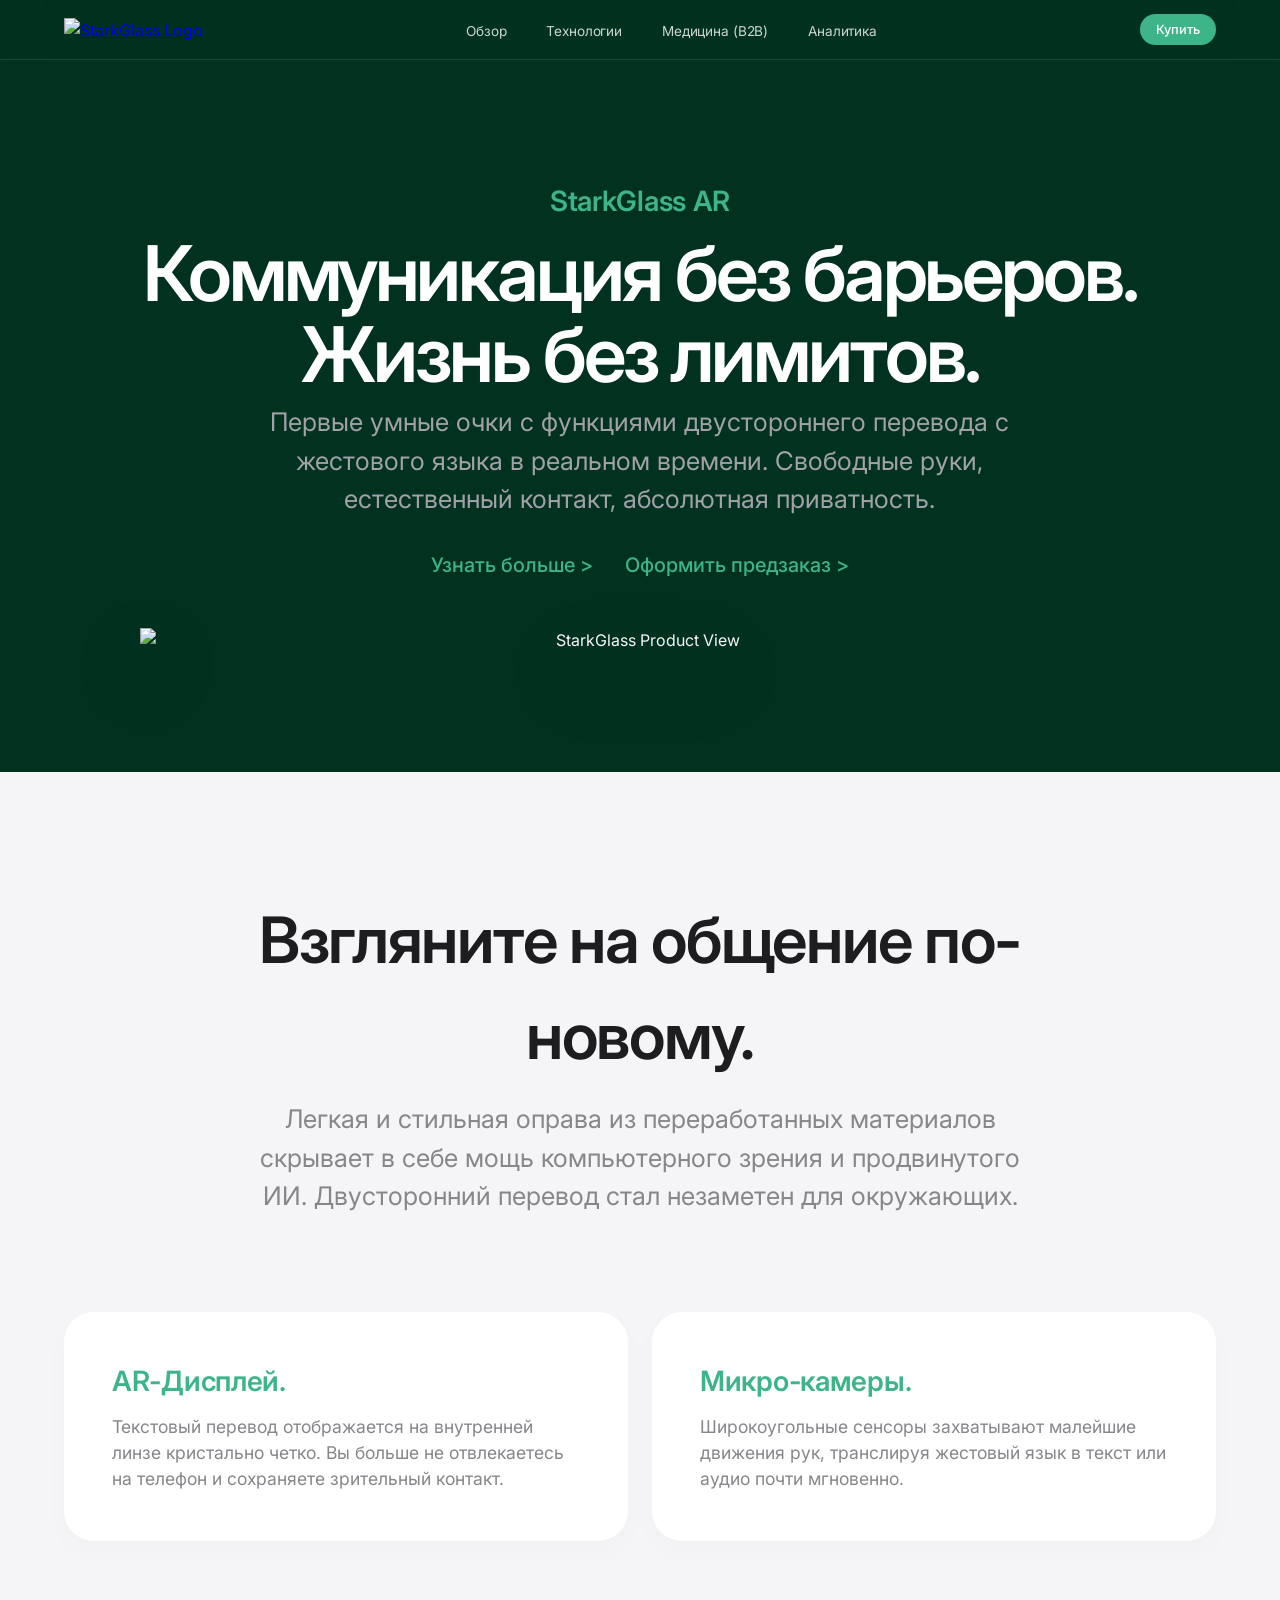
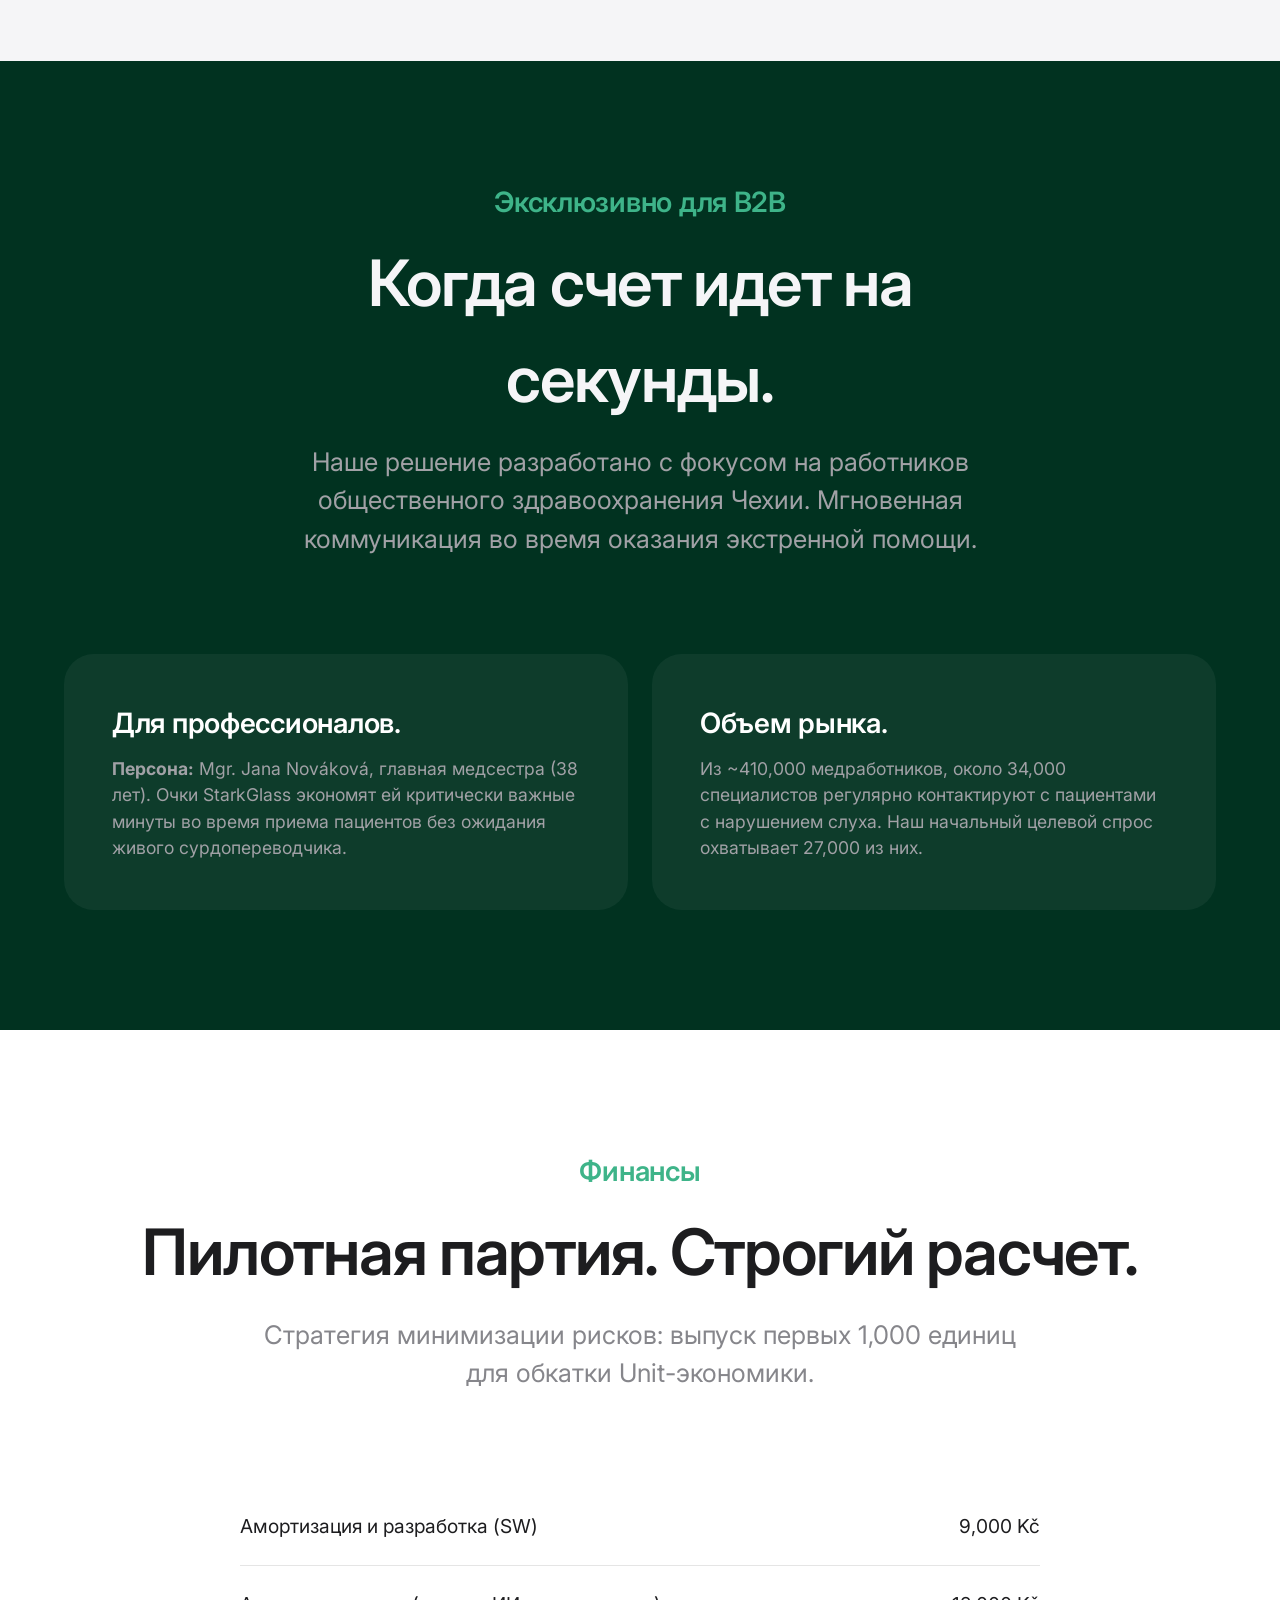
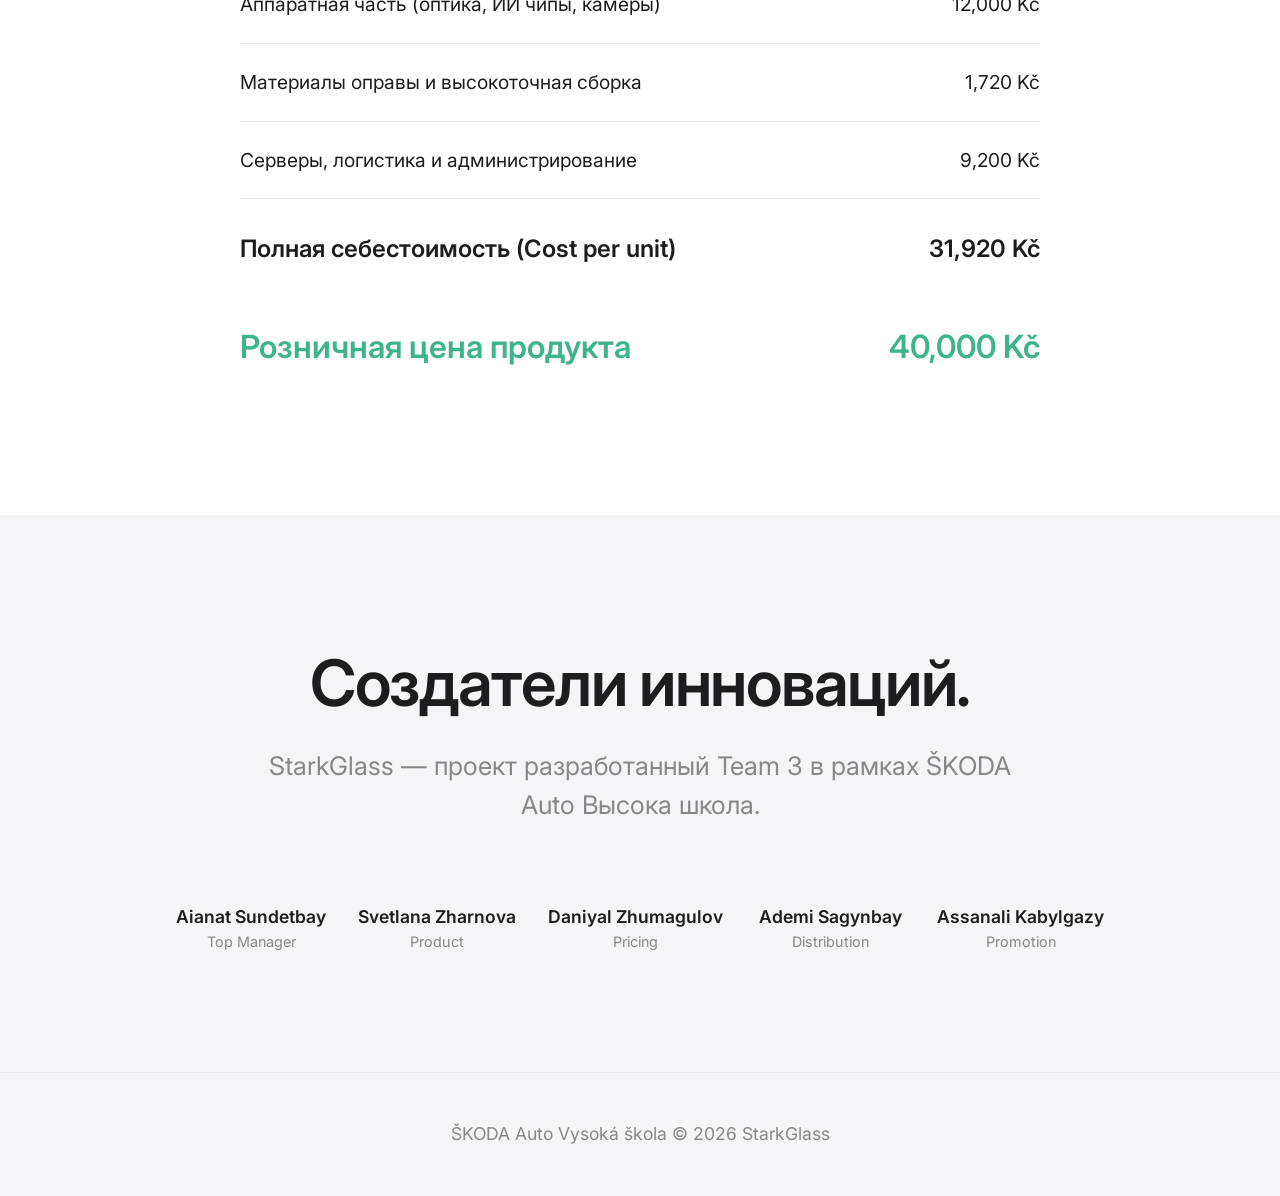
==== commit b18aa098: "Add files via upload" ====
--- a/index.html
+++ b/index.html
@@ -3,237 +3,158 @@
 <head>
   <meta charset="UTF-8">
   <meta name="viewport" content="width=device-width, initial-scale=1.0">
-  <title>StarkGlass — Коммуникация без барьеров.</title>
-  <meta name="description" content="StarkGlass: Умные AR-очки для двустороннего перевода в реальном времени. Из ŠKODA Auto Высока школа.">
+  <title>StarkGlass - Откройте мир без барьеров.</title>
+  <meta name="description" content="Умные AR-очки для реал-тайм перевода. StarkGlass. Коммуникация без барьеров.">
   <link rel="stylesheet" href="style.css">
 </head>
 <body>
-  <!-- Background Blobs -->
-  <div class="bg-blob blob-1"></div>
-  <div class="bg-blob blob-2"></div>
 
-  <!-- Navigation -->
+  <!-- Minimalist Nav -->
   <nav>
-    <a href="#home" class="logo" data-route="home">Stark<span>Glass</span></a>
-    <div class="nav-links">
-      <a data-route="home" class="active">Главная</a>
-      <a data-route="product">Технологии</a>
-      <a data-route="b2b">Каталог</a>
-      <a data-route="about">О нас</a>
-      <a data-route="investors">Бизнес</a>
-    </div>
-    <button class="btn-primary" data-route="b2b">Предзаказ</button>
+    <a href="#hero" class="logo-container">
+      <img src="logo.png" alt="StarkGlass Logo">
+    </a>
+    <ul class="nav-links">
+      <li><a href="#overview">Обзор</a></li>
+      <li><a href="#technologies">Технологии</a></li>
+      <li><a href="#healthcare">Медицина (B2B)</a></li>
+      <li><a href="#team">Аналитика</a></li>
+    </ul>
+    <a href="#finance" class="btn-buy">Купить</a>
   </nav>
 
-  <main id="app">
-    <!-- Home Section (Hero) -->
-    <section id="home">
-      <div class="skoda-badge">
-        <svg width="18" height="18" viewBox="0 0 24 24" fill="none" stroke="currentColor" stroke-width="2"><path d="M12 2L2 7l10 5 10-5-10-5z"></path><path d="M2 17l10 5 10-5M2 12l10 5 10-5"></path></svg>
-        Powered by <span>ŠKODA Auto Vysoká škola</span>
+  <!-- Hero Section -->
+  <section id="hero" class="dark-section">
+    <div class="fade-up">
+      <h3 style="color: var(--green-mint);">StarkGlass AR</h3>
+      <h1>Коммуникация без барьеров.<br>Жизнь без лимитов.</h1>
+      <p class="large-text">
+        Первые умные очки с функциями двустороннего перевода с жестового языка в реальном времени. Свободные руки, естественный контакт, абсолютная приватность.
+      </p>
+      <div class="stark-links">
+        <a href="#overview">Узнать больше ></a>
+        <a href="#finance">Оформить предзаказ ></a>
       </div>
-      
-      <h1>stark glass</h1>
-      
-      <div style="max-width: 600px; text-align: center; margin: 0 auto;">
-        <p>Коммуникация без барьеров. Умные AR-очки для двустороннего реал-тайм перевода с языка жестов. Жизнь без лимитов начинается здесь.</p>
+    </div>
+
+    <!-- Huge Product Image Container -->
+    <div class="hero-image-wrapper fade-up">
+      <img src="glasses.png" alt="StarkGlass Product View">
+    </div>
+  </section>
+
+  <!-- Overview Section -->
+  <section id="overview" class="gray-section">
+    <div class="fade-up" style="text-align: center; max-width: 800px;">
+      <h2>Взгляните на общение по-новому.</h2>
+      <p class="large-text">
+        Легкая и стильная оправа из переработанных материалов скрывает в себе мощь компьютерного зрения и продвинутого ИИ. Двусторонний перевод стал незаметен для окружающих.
+      </p>
+    </div>
+
+    <div class="feature-grid fade-up">
+      <div class="feature-box">
+        <h3 class="accent-text">AR-Дисплей.</h3>
+        <p>Текстовый перевод отображается на внутренней линзе кристально четко. Вы больше не отвлекаетесь на телефон и сохраняете зрительный контакт.</p>
       </div>
+      <div class="feature-box">
+        <h3 class="accent-text">Микро-камеры.</h3>
+        <p>Широкоугольные сенсоры захватывают малейшие движения рук, транслируя жестовый язык в текст или аудио почти мгновенно.</p>
+      </div>
+    </div>
+  </section>
 
-      <div class="pill-container" style="justify-content: center; margin-top: 1rem;">
-        <span class="pill-tag active">AR Lens</span>
-        <span class="pill-tag">Computer Vision</span>
-        <span class="pill-tag">Real-Time</span>
-        <span class="pill-tag">Medical AI</span>
+  <!-- B2B Healthcare Section -->
+  <section id="healthcare" class="dark-section">
+    <div class="fade-up" style="text-align: center; max-width: 800px;">
+      <h3 style="color: var(--green-mint);">Эксклюзивно для B2B</h3>
+      <h2>Когда счет идет на секунды.</h2>
+      <p class="large-text">
+        Наше решение разработано с фокусом на работников общественного здравоохранения Чехии. Мгновенная коммуникация во время оказания экстренной помощи.
+      </p>
+    </div>
+
+    <div class="feature-grid fade-up">
+      <div class="feature-box">
+        <h3>Для профессионалов.</h3>
+        <p><b>Персона:</b> Mgr. Jana Nováková, главная медсестра (38 лет). Очки StarkGlass экономят ей критически важные минуты во время приема пациентов без ожидания живого сурдопереводчика.</p>
       </div>
+      <div class="feature-box">
+        <h3>Объем рынка.</h3>
+        <p>Из ~410,000 медработников, около 34,000 специалистов регулярно контактируют с пациентами с нарушением слуха. Наш начальный целевой спрос охватывает 27,000 из них.</p>
+      </div>
+    </div>
+  </section>
 
-      <!-- Generated Image -->
-      <img src="hero_image.png" alt="StarkGlass AR Abstract Rendering" class="hero-main-img">
-      
-      <button class="btn-primary" data-route="product" style="margin-top: 2rem;">Изучить технологию &darr;</button>
-    </section>
+  <!-- Investment & SWOT Section -->
+  <section id="finance" class="white-section">
+    <div class="fade-up" style="text-align: center;">
+      <h3 class="accent-text">Финансы</h3>
+      <h2>Пилотная партия. Строгий расчет.</h2>
+      <p class="large-text">Стратегия минимизации рисков: выпуск первых 1,000 единиц для обкатки Unit-экономики.</p>
+    </div>
 
-    <!-- Product & Tech Section (Bento Grid) -->
-    <section id="product">
-      <h2>Технологии будущего</h2>
-      <p style="max-width: 500px;">Легкая оправа скрывает мощную систему компьютерного зрения и продвинутый искусственный интеллект.</p>
-      
-      <div class="bento-grid">
-        <div class="bento-card span-2">
-          <div>
-            <div class="bento-icon-wrapper">
-              <svg viewBox="0 0 24 24" fill="none" stroke="currentColor" stroke-width="2"><rect x="2" y="3" width="20" height="14" rx="2" ry="2"></rect><line x1="8" y1="21" x2="16" y2="21"></line><line x1="12" y1="17" x2="12" y2="21"></line></svg>
-            </div>
-            <h3>AR-дисплей Линзы</h3>
-            <p>Текстовый перевод плавно отображается на внутренней линзе, позволяя вам сохранять естественный зрительный контакт с собеседником.</p>
-          </div>
-          <div class="pill-container" style="margin-top: 2rem; margin-bottom: 0;">
-            <span class="pill-tag">Glassmorphism UI</span>
-            <span class="pill-tag">Privacy Guard</span>
-          </div>
-        </div>
+    <div class="finance-container fade-up">
+      <div class="finance-row">
+        <span>Амортизация и разработка (SW)</span>
+        <span>9,000 Kč</span>
+      </div>
+      <div class="finance-row">
+        <span>Аппаратная часть (оптика, ИИ чипы, камеры)</span>
+        <span>12,000 Kč</span>
+      </div>
+      <div class="finance-row">
+        <span>Материалы оправы и высокоточная сборка</span>
+        <span>1,720 Kč</span>
+      </div>
+      <div class="finance-row">
+        <span>Серверы, логистика и администрирование</span>
+        <span>9,200 Kč</span>
+      </div>
+      <div class="finance-row total">
+        <span>Полная себестоимость (Cost per unit)</span>
+        <span>31,920 Kč</span>
+      </div>
+      <div class="finance-row total accent-text" style="font-size: 2rem;">
+        <span>Розничная цена продукта</span>
+        <span>40,000 Kč</span>
+      </div>
+    </div>
+  </section>
 
-        <div class="bento-card">
-          <div class="bento-icon-wrapper">
-            <svg viewBox="0 0 24 24" fill="none" stroke="currentColor" stroke-width="2"><path d="M1 12s4-8 11-8 11 8 11 8-4 8-11 8-11-8-11-8z"></path><circle cx="12" cy="12" r="3"></circle></svg>
-          </div>
-          <h3>Широкоугольные камеры</h3>
-          <p>Встроенные микро-камеры захватывают движения рук с широким полем зрения.</p>
-        </div>
-
-        <div class="bento-card">
-          <div class="bento-icon-wrapper">
-            <svg viewBox="0 0 24 24" fill="none" stroke="currentColor" stroke-width="2"><path d="M22 12h-4l-3 9L9 3l-3 9H2"></path></svg>
-          </div>
-          <h3>Медицинский словарь</h3>
-          <p>Модель со встроенным анатомическим справочником.</p>
-        </div>
-
-        <div class="bento-card span-2">
-          <div class="bento-icon-wrapper">
-            <svg viewBox="0 0 24 24" fill="none" stroke="currentColor" stroke-width="2"><path d="M12 2v20M17 5H9.5a3.5 3.5 0 0 0 0 7h5a3.5 3.5 0 0 1 0 7H6"></path></svg>
-          </div>
-          <h3>Продвинутый CV & AI Реал-тайм</h3>
-          <p>Мгновенная обработка жестового языка в текст и аудио, а также перевод устной речи собеседника в субтитры на вашем AR-экране, с задержкой менее 0.2 секунд.</p>
-        </div>
+  <!-- Team Section -->
+  <section id="team" class="gray-section">
+    <div class="fade-up" style="text-align: center;">
+      <h2>Создатели инноваций.</h2>
+      <p class="large-text">StarkGlass — проект разработанный Team 3 в рамках ŠKODA Auto Высока школа.</p>
+    </div>
+    
+    <div class="team-grid fade-up">
+      <div class="team-member">
+        <h4>Aianat Sundetbay</h4>
+        <p>Top Manager</p>
       </div>
-    </section>
-
-    <!-- B2B Healthcare Section (Bento Setup) -->
-    <section id="b2b">
-      <h2>Решение для медицины</h2>
-      <p style="max-width: 600px;">В экстренных ситуациях каждая секунда на счету. Мы фокусруемся на B2B-сегменте, обеспечивая медперсонал непрерывной коммуникацией со свободными руками.</p>
-
-      <div class="bento-grid" style="grid-template-columns: repeat(2, 1fr);">
-        <div class="bento-card">
-          <h3 style="color: var(--primary);">Персона: Mgr. Jana Nováková</h3>
-          <p style="color: #fff; font-weight: 600; margin-bottom: 1rem;">Главная медсестра отделения неотложной помощи (38 лет)</p>
-          <p>Требуется мгновенная коммуникация со свободными руками во время приема пациентов. Очки StarkGlass экономят критически важные минуты.</p>
-          <div class="pill-container" style="margin-top: 1rem;">
-            <span class="pill-tag">B2B Focus</span>
-            <span class="pill-tag">Healthcare</span>
-          </div>
-        </div>
-
-        <div class="bento-card">
-          <h3 style="color: var(--primary);">Объем Рынка (Чехия)</h3>
-          <div style="margin-top: 1.5rem; display: flex; flex-direction: column; gap: 1rem;">
-            <div style="display: flex; justify-content: space-between; border-bottom: 1px solid var(--surface-border); padding-bottom: 0.5rem;">
-              <span style="color: var(--text-muted);">Работники здравоохранения</span>
-              <strong style="color: #fff;">~410k</strong>
-            </div>
-            <div style="display: flex; justify-content: space-between; border-bottom: 1px solid var(--surface-border); padding-bottom: 0.5rem;">
-              <span style="color: var(--text-muted);">Полевые специалисты</span>
-              <strong style="color: #fff;">229k</strong>
-            </div>
-            <div style="display: flex; justify-content: space-between;">
-              <span style="color: var(--primary); font-weight: 600;">Целевой спрос B2B</span>
-              <strong style="color: var(--primary); font-size: 1.2rem;">~27,000</strong>
-            </div>
-          </div>
-        </div>
+      <div class="team-member">
+        <h4>Svetlana Zharnova</h4>
+        <p>Product</p>
       </div>
-    </section>
-
-    <!-- About & Team Section -->
-    <section id="about">
-      <h2>Team 3 & SWOT</h2>
-      
-      <div class="bento-grid" style="grid-template-columns: repeat(5, 1fr); margin-bottom: 3rem;">
-        <div class="bento-card" style="padding: 1.5rem; text-align: center;">
-          <h4 style="color: #fff; font-size: 1.1rem;">Aianat S.</h4>
-          <span style="color: var(--primary); font-size: 0.8rem;">Top Manager</span>
-        </div>
-        <div class="bento-card" style="padding: 1.5rem; text-align: center;">
-          <h4 style="color: #fff; font-size: 1.1rem;">Svetlana Z.</h4>
-          <span style="color: var(--primary); font-size: 0.8rem;">Product</span>
-        </div>
-        <div class="bento-card" style="padding: 1.5rem; text-align: center;">
-          <h4 style="color: #fff; font-size: 1.1rem;">Daniyal Z.</h4>
-          <span style="color: var(--primary); font-size: 0.8rem;">Pricing</span>
-        </div>
-        <div class="bento-card" style="padding: 1.5rem; text-align: center;">
-          <h4 style="color: #fff; font-size: 1.1rem;">Ademi S.</h4>
-          <span style="color: var(--primary); font-size: 0.8rem;">Distribution</span>
-        </div>
-        <div class="bento-card" style="padding: 1.5rem; text-align: center;">
-          <h4 style="color: #fff; font-size: 1.1rem;">Assanali K.</h4>
-          <span style="color: var(--primary); font-size: 0.8rem;">Promotion</span>
-        </div>
+      <div class="team-member">
+        <h4>Daniyal Zhumagulov</h4>
+        <p>Pricing</p>
       </div>
-
-      <h3>SWOT Анализ</h3>
-      <div class="bento-grid" style="grid-template-columns: repeat(2, 1fr);">
-        <div class="bento-card" style="border-top: 4px solid #5ce0a8;">
-          <h4>Strengths (СЗ)</h4>
-          <p>Уникальный реал-тайм 2-сторонний перевод, "свободные руки", высокий социальный импакт, полное владение ПО.</p>
-        </div>
-        <div class="bento-card" style="border-top: 4px solid #ef4444;">
-          <h4>Weaknesses (СлЗ)</h4>
-          <p>Высокие R&D расходы, ограничения батареи, критическая зависимость от интернет-соединения для ИИ.</p>
-        </div>
-        <div class="bento-card" style="border-top: 4px solid #3b82f6;">
-          <h4>Opportunities (В)</h4>
-          <p>Рост CSR бюджетов корпораций, субсидии ЕС, стремительное развитие и удешевление нейросетей.</p>
-        </div>
-        <div class="bento-card" style="border-top: 4px solid #f59e0b;">
-          <h4>Threats (У)</h4>
-          <p>GDPR (камеры в общественных местах), риск копирования ИТ-гигантами (Meta, Apple).</p>
-        </div>
+      <div class="team-member">
+        <h4>Ademi Sagynbay</h4>
+        <p>Distribution</p>
       </div>
-    </section>
-
-    <!-- Investors & Business Plan -->
-    <section id="investors">
-      <h2>Инвестиции</h2>
-      <p style="max-width: 600px;">Финансовая стратегия первого года базируется на выпуске пилотной партии (1,000 шт.) для проверки Unit-экономики и сбора feedback-ов.</p>
-
-      <table class="data-table">
-        <thead>
-          <tr>
-            <th>Статья расходов (1 юнит)</th>
-            <th>Сумма (Kč)</th>
-          </tr>
-        </thead>
-        <tbody>
-          <tr>
-            <td>Разработка ПО и Амортизация</td>
-            <td>9,000</td>
-          </tr>
-          <tr>
-            <td>Железо (Оптика, чипы ИИ, оправа, сборка)</td>
-            <td>13,720</td>
-          </tr>
-          <tr>
-            <td>Серверы, маркетинг, логистика, менеджмент</td>
-            <td>9,200</td>
-          </tr>
-          <tr class="highlight" style="background: transparent;">
-            <td>Полная себестоимость</td>
-            <td>31,920</td>
-          </tr>
-          <tr class="highlight">
-            <td>Рыночная цена продукта</td>
-            <td>40,000</td>
-          </tr>
-          <tr>
-            <td style="color: var(--primary); font-weight: bold; border-bottom: none;">Валовая прибыль (Gross Margin)</td>
-            <td style="color: var(--primary); font-weight: bold; border-bottom: none;">+ 8,080</td>
-          </tr>
-        </tbody>
-      </table>
-    </section>
-
-  </main>
+      <div class="team-member">
+        <h4>Assanali Kabylgazy</h4>
+        <p>Promotion</p>
+      </div>
+    </div>
+  </section>
 
   <footer>
-    <div style="margin-bottom: 2rem;">
-      <a href="#home" class="logo" style="justify-content: center; font-size: 2rem;">Stark<span>Glass</span></a>
-    </div>
-    <div class="pill-container" style="justify-content: center; margin-bottom: 1rem;">
-        <span class="pill-tag">ŠKODA Auto Vysoká škola</span>
-        <span class="pill-tag">Team 3</span>
-    </div>
-    <p style="font-size: 0.9rem;">&copy; 2026 StarkGlass & Team 3. Inspired by Modern Plantique E-commerce.</p>
+    <p>ŠKODA Auto Vysoká škola &copy; 2026 StarkGlass</p>
   </footer>
 
   <script src="app.js"></script>
--- a/style.css
+++ b/style.css
@@ -1,15 +1,16 @@
-@import url('https://fonts.googleapis.com/css2?family=Poppins:wght@400;500;600;700;800;900&display=swap');
+@import url('https://fonts.googleapis.com/css2?family=Inter:wght@300;400;500;600;700&display=swap');
 
 :root {
-  --bg-color: #0b0e0c; /* Deep reference dark */
-  --surface-color: rgba(18, 30, 24, 0.7); /* Glassmorphism background */
-  --surface-border: rgba(255, 255, 255, 0.1);
-  --primary: #5ce0a8; /* Vivid mint green */
-  --primary-hover: #7ceac0;
-  --secondary: #1a3326; /* Forest Green */
-  --text-main: #ffffff; 
-  --text-muted: #a3b8ad;
-  --transition: all 0.4s cubic-bezier(0.25, 1, 0.5, 1);
+  --green-dark: #013220; /* Brand deep green */
+  --green-mint: #3EB489; /* Brand tech mint */
+  --light-gray: #f5f5f7; /* Apple style light gray */
+  --white: #ffffff;
+  --black: #1d1d1f; /* Apple style soft black */
+  --text-primary-dark: #1d1d1f;
+  --text-secondary-dark: #86868b;
+  --text-primary-light: #f5f5f7;
+  --text-secondary-light: #a1a1a6;
+  --transition: all 0.5s ease-out;
 }
 
 * {
@@ -19,104 +20,66 @@
 }
 
 body {
-  font-family: 'Poppins', sans-serif;
-  background-color: var(--bg-color);
-  color: var(--text-main);
-  line-height: 1.6;
+  font-family: 'Inter', -apple-system, BlinkMacSystemFont, sans-serif;
+  background-color: var(--white);
+  color: var(--text-primary-dark);
+  line-height: 1.5;
+  -webkit-font-smoothing: antialiased;
   overflow-x: hidden;
   scroll-behavior: smooth;
 }
 
-/* Background elements */
-.bg-blob {
-  position: fixed;
-  border-radius: 50%;
-  filter: blur(140px);
-  z-index: -1;
-  opacity: 0.6;
-  pointer-events: none;
-}
-.blob-1 {
-  width: 700px;
-  height: 700px;
-  background: radial-gradient(circle, var(--secondary) 0%, transparent 60%);
-  top: -200px;
-  left: -200px;
-}
-.blob-2 {
-  width: 600px;
-  height: 600px;
-  background: radial-gradient(circle, rgba(92, 224, 168, 0.15) 0%, transparent 60%);
-  bottom: 10%;
-  right: -100px;
-}
-
-/* Typography (Mega Bold Reference Style) */
-h1, h2, h3, h4 {
-  font-weight: 800;
-  line-height: 1.1;
-  letter-spacing: -0.03em;
-}
-
+/* Animations (Apple-like fade up) */
+.fade-up {
+  opacity: 0;
+  transform: translateY(40px);
+  transition: opacity 1s cubic-bezier(0.16, 1, 0.3, 1), transform 1s cubic-bezier(0.16, 1, 0.3, 1);
+}
+
+.fade-up.visible {
+  opacity: 1;
+  transform: translateY(0);
+}
+
+/* Typography */
 h1 {
-  font-size: clamp(3rem, 10vw, 8rem);
-  color: #fff;
-  margin-bottom: 1.5rem;
-  /* Mask text with gradient */
-  background: linear-gradient(180deg, #FFFFFF 0%, #a3b8ad 100%);
-  -webkit-background-clip: text;
-  -webkit-text-fill-color: transparent;
+  font-size: clamp(3rem, 6vw, 6rem);
+  font-weight: 600;
+  letter-spacing: -0.04em;
+  line-height: 1.05;
+  margin-bottom: 0.5rem;
 }
 
 h2 {
-  font-size: clamp(2.5rem, 6vw, 4.5rem);
-  margin-bottom: 2rem;
-  color: #fff;
+  font-size: clamp(2rem, 5vw, 4rem);
+  font-weight: 600;
+  letter-spacing: -0.02em;
+  margin-bottom: 1rem;
 }
 
 h3 {
-  font-size: 1.5rem;
-  margin-bottom: 0.5rem;
+  font-size: 1.75rem;
+  font-weight: 600;
+  letter-spacing: -0.01em;
+  margin-bottom: 0.75rem;
+}
+
+p.large-text {
+  font-size: clamp(1.2rem, 2vw, 1.75rem);
+  font-weight: 400;
+  color: var(--text-secondary-dark);
+  max-width: 800px;
+  margin: 0 auto 2rem auto;
 }
 
 p {
-  font-size: 1.125rem;
-  color: var(--text-muted);
-  margin-bottom: 1.5rem;
-  font-weight: 400;
-}
-
-/* Pill Tags (Reference UI) */
-.pill-container {
-  display: flex;
-  gap: 1rem;
-  flex-wrap: wrap;
-  margin-bottom: 2rem;
-}
-
-.pill-tag {
-  display: inline-flex;
-  align-items: center;
-  justify-content: center;
-  padding: 0.5rem 1.5rem;
-  background: transparent;
-  border: 1px solid var(--surface-border);
-  border-radius: 50px; /* Pill shape */
-  color: var(--text-main);
-  font-weight: 500;
-  font-size: 0.95rem;
-  backdrop-filter: blur(10px);
-  transition: var(--transition);
-}
-
-.pill-tag.active {
-  background: var(--text-main);
-  color: var(--bg-color);
-}
-
-.pill-tag:hover {
-  border-color: var(--primary);
-  transform: translateY(-2px);
+  font-size: 1.1rem;
+  color: var(--text-secondary-dark);
+}
+
+.dark-section p.large-text,
+.dark-section p {
+  color: var(--text-secondary-light);
 }
 
 /* Navbar */
@@ -124,237 +87,217 @@
   position: fixed;
   top: 0;
   width: 100%;
-  padding: 1.5rem 5%;
+  height: 60px;
+  background: rgba(255, 255, 255, 0.8);
+  backdrop-filter: blur(20px);
+  -webkit-backdrop-filter: blur(20px);
+  border-bottom: 1px solid rgba(0,0,0,0.05);
   display: flex;
   justify-content: space-between;
   align-items: center;
-  z-index: 100;
-  transition: var(--transition);
-}
-
-nav.scrolled {
-  background: rgba(11, 14, 12, 0.85);
-  backdrop-filter: blur(16px);
-  border-bottom: 1px solid var(--surface-border);
-  padding: 1rem 5%;
-}
-
-.logo {
-  font-size: 1.5rem;
-  font-weight: 800;
-  color: #fff;
+  padding: 0 max(5%, calc((100% - 1200px) / 2));
+  z-index: 1000;
+  transition: background 0.3s ease;
+}
+
+nav.dark-nav {
+  background: rgba(1, 50, 32, 0.8);
+  border-bottom: 1px solid rgba(255,255,255,0.1);
+}
+
+.logo-container img {
+  height: 28px;
+  object-fit: contain;
+}
+
+.nav-links {
+  display: flex;
+  gap: 2.5rem;
+  list-style: none;
+}
+
+.nav-links a {
+  color: var(--text-primary-dark);
   text-decoration: none;
-  display: flex;
+  font-size: 0.85rem;
+  font-weight: 400;
+  opacity: 0.8;
+  transition: opacity 0.2s;
+  letter-spacing: -0.01em;
+}
+nav.dark-nav .nav-links a { color: var(--white); }
+
+.nav-links a:hover {
+  opacity: 1;
+}
+
+.btn-buy {
+  background: var(--green-mint);
+  color: var(--white);
+  padding: 0.4rem 1rem;
+  border-radius: 50px;
+  text-decoration: none;
+  font-size: 0.8rem;
+  font-weight: 500;
+  transition: filter 0.2s;
+}
+
+.btn-buy:hover {
+  filter: brightness(1.1);
+}
+
+/* Sections */
+section {
+  padding: 120px 5%;
+  min-height: auto;
+  display: flex;
+  flex-direction: column;
   align-items: center;
-  gap: 0.5rem;
-  letter-spacing: -1px;
-}
-.logo span {
-  color: var(--primary);
-}
-
-.nav-links {
-  display: flex;
-  gap: 0.5rem;
-  list-style: none;
-  background: rgba(255, 255, 255, 0.05);
-  padding: 0.4rem;
-  border-radius: 50px;
-  border: 1px solid rgba(255, 255, 255, 0.1);
-  backdrop-filter: blur(10px);
-}
-
-.nav-links a {
-  color: var(--text-muted);
+}
+
+.dark-section {
+  background-color: var(--green-dark);
+  color: var(--text-primary-light);
+}
+
+.gray-section {
+  background-color: var(--light-gray);
+}
+
+/* Hero Section */
+#hero {
+  padding-top: 180px;
+  text-align: center;
+}
+
+#hero h1 { color: var(--white); }
+#hero .large-text { color: var(--text-secondary-light); }
+
+.hero-image-wrapper {
+  margin-top: 3rem;
+  width: 100%;
+  max-width: 1200px;
+  border-radius: 30px;
+  display: flex;
+  justify-content: center;
+}
+
+.hero-image-wrapper img {
+  width: 100%;
+  max-width: 1000px;
+  aspect-ratio: auto;
+  object-fit: contain;
+  filter: drop-shadow(0 30px 40px rgba(0,0,0,0.3));
+}
+
+.stark-links {
+  display: flex;
+  justify-content: center;
+  gap: 2rem;
+  margin-top: 1rem;
+  font-size: 1.25rem;
+}
+.stark-links a {
+  color: var(--green-mint);
   text-decoration: none;
   font-weight: 500;
-  font-size: 0.95rem;
-  padding: 0.5rem 1.5rem;
-  border-radius: 50px;
-  transition: var(--transition);
-  cursor: pointer;
-}
-
-.nav-links a:hover {
-  color: #fff;
-}
-
-.nav-links a.active {
-  background: #fff;
-  color: #000;
-}
-
-.btn-primary {
-  background: #fff;
-  color: #000;
-  padding: 0.8rem 2rem;
-  border-radius: 50px;
-  text-decoration: none;
-  font-weight: 600;
-  border: none;
-  cursor: pointer;
-  transition: var(--transition);
-  font-family: inherit;
-  font-size: 1rem;
-}
-
-.btn-primary:hover {
-  transform: scale(1.05);
-  background: var(--primary);
-}
-
-/* Sections Layout */
-#app {
-  /* Continuous scroll layout */
-}
-
-section {
-  padding: 8rem 5%;
-  min-height: 100vh;
+}
+.stark-links a:hover { text-decoration: underline; }
+
+/* Bento / Grid (Apple Style Flat) */
+.feature-grid {
+  display: grid;
+  grid-template-columns: repeat(2, 1fr);
+  gap: 24px;
+  max-width: 1200px;
+  width: 100%;
+  margin-top: 4rem;
+}
+
+.feature-box {
+  background: var(--white);
+  border-radius: 30px;
+  padding: 3rem;
+  text-align: left;
   display: flex;
   flex-direction: column;
+  justify-content: flex-start;
+  box-shadow: 0 10px 30px rgba(0,0,0,0.02);
+}
+
+.dark-section .feature-box {
+  background: rgba(255,255,255,0.05); /* slightly lighter than dark green */
+  box-shadow: none;
+}
+.dark-section .feature-box h3 { color: var(--white); }
+
+/* Pricing / Finance Table */
+.finance-container {
+  max-width: 800px;
+  width: 100%;
+  text-align: left;
+  margin-top: 4rem;
+}
+
+.finance-row {
+  display: flex;
+  justify-content: space-between;
+  padding: 1.5rem 0;
+  border-bottom: 1px solid rgba(0,0,0,0.1);
+  font-size: 1.2rem;
+}
+
+.dark-section .finance-row {
+  border-bottom: 1px solid rgba(255,255,255,0.1);
+}
+
+.finance-row.total {
+  font-weight: 600;
+  font-size: 1.5rem;
+  color: var(--text-primary-dark);
+  border-bottom: none;
+  padding-top: 2rem;
+}
+.dark-section .finance-row.total { color: var(--white); }
+
+.accent-text { color: var(--green-mint) !important; }
+
+/* Team Section */
+.team-grid {
+  display: flex;
+  flex-wrap: wrap;
   justify-content: center;
-  position: relative;
-  border-bottom: 1px solid rgba(255,255,255,0.05);
-}
-
-/* Hero Section Rewrite */
-#home {
-  padding-top: 12rem; /* Account for navbar */
+  gap: 2rem;
+  max-width: 1000px;
+  margin-top: 3rem;
+}
+.team-member {
   text-align: center;
-  display: flex;
-  flex-direction: column;
-  align-items: center;
-  justify-content: center;
-  overflow: hidden;
-  min-height: 100vh;
-}
-
-.skoda-badge {
-  display: inline-flex;
-  align-items: center;
-  gap: 0.5rem;
-  padding: 0.5rem 1.5rem;
-  background: rgba(255, 255, 255, 0.05);
-  border: 1px solid rgba(255, 255, 255, 0.1);
-  border-radius: 50px;
-  color: #fff;
+  min-width: 150px;
+}
+.team-member h4 {
+  font-size: 1.1rem;
+  font-weight: 600;
+  color: var(--text-primary-dark);
+}
+.team-member p {
   font-size: 0.9rem;
-  font-weight: 600;
-  margin-bottom: 2rem;
-  backdrop-filter: blur(10px);
-}
-.skoda-badge span {
-  color: var(--primary);
-}
-
-.hero-main-img {
-  width: 100%;
-  max-width: 900px;
-  height: 400px;
-  object-fit: cover;
-  border-radius: 30px;
-  margin-top: 3rem;
-  margin-bottom: 2rem;
-  border: 1px solid var(--surface-border);
-  box-shadow: 0 30px 60px rgba(0, 0, 0, 0.5);
-}
-
-/* Bento Grid System for Product/Features */
-.bento-grid {
-  display: grid;
-  grid-template-columns: repeat(3, 1fr);
-  grid-template-rows: auto auto;
-  gap: 1.5rem;
-  margin-top: 2rem;
-}
-
-.bento-card {
-  background: var(--surface-color);
-  border: 1px solid var(--surface-border);
-  border-radius: 32px;
-  padding: 2.5rem;
-  backdrop-filter: blur(16px);
-  transition: var(--transition);
-  position: relative;
-  overflow: hidden;
-  display: flex;
-  flex-direction: column;
-  justify-content: space-between;
-}
-
-.bento-card:hover {
-  transform: translateY(-5px);
-  border-color: rgba(92, 224, 168, 0.5);
-  box-shadow: 0 20px 40px rgba(0, 0, 0, 0.3);
-}
-
-/* Card classes for Bento spanning */
-.bento-card.span-2 { grid-column: span 2; }
-.bento-card.span-3 { grid-column: span 3; }
-.bento-card.tall { grid-row: span 2; }
-
-/* In-card element styling */
-.bento-icon-wrapper {
-  display: inline-flex;
-  padding: 1rem;
-  background: rgba(92, 224, 168, 0.1);
-  border-radius: 50%;
-  margin-bottom: 2rem;
-  align-self: flex-start;
-  color: var(--primary);
-}
-.bento-icon-wrapper svg { width: 32px; height: 32px; }
-
-/* Financials Data Table - Minimalistic */
-.data-table {
-  width: 100%;
-  border-collapse: separate;
-  border-spacing: 0 0.5rem;
-  margin-top: 2rem;
-}
-
-.data-table th, .data-table td {
-  padding: 1.5rem;
-  text-align: left;
-  background: var(--surface-color);
-  border: 1px solid rgba(255,255,255,0.02);
-}
-.data-table tr td:first-child, .data-table tr th:first-child {
-  border-top-left-radius: 16px;
-  border-bottom-left-radius: 16px;
-}
-.data-table tr td:last-child, .data-table tr th:last-child {
-  border-top-right-radius: 16px;
-  border-bottom-right-radius: 16px;
-  font-weight: 600;
-  text-align: right;
-  color: var(--text-main);
-}
-.data-table th { background: transparent; color: var(--text-muted); font-size: 0.9rem; text-transform: uppercase; letter-spacing: 1px;}
-.data-table td { color: var(--text-muted); }
-
-.data-table .highlight td { background: rgba(92, 224, 168, 0.1); color: #fff; border-color: rgba(92, 224, 168, 0.2); }
-.data-table .highlight td:last-child { color: var(--primary); font-size: 1.2rem; }
+  color: var(--text-secondary-dark);
+}
 
 /* Footer */
 footer {
-  padding: 4rem 5%;
+  background: var(--light-gray);
+  padding: 3rem 5%;
   text-align: center;
-  background: transparent;
-}
-.footer-links {
-  display: flex;
-  justify-content: center;
-  gap: 1.5rem;
-  margin-top: 2rem;
-}
-.footer-links a { color: var(--text-muted); text-decoration: none; background: var(--surface-color); padding: 0.5rem 1.5rem; border-radius: 50px; font-weight: 500; font-size: 0.9rem; border: 1px solid var(--surface-border); }
-
-/* Responsiveness */
-@media (max-width: 900px) {
-  .bento-grid { grid-template-columns: 1fr; }
-  .bento-card.span-2, .bento-card.span-3 { grid-column: span 1; }
-  h1 { font-size: 4rem; }
-  .nav-links { display: none; } /* Hamburger needed for mobile */
-}
+  font-size: 0.85rem;
+  color: var(--text-secondary-dark);
+  border-top: 1px solid rgba(0,0,0,0.05);
+}
+
+@media (max-width: 768px) {
+  .nav-links { display: none; }
+  .feature-grid { grid-template-columns: 1fr; }
+  .stark-links { flex-direction: column; gap: 1rem; align-items: center; }
+  .finance-row { flex-direction: column; gap: 0.5rem; }
+}
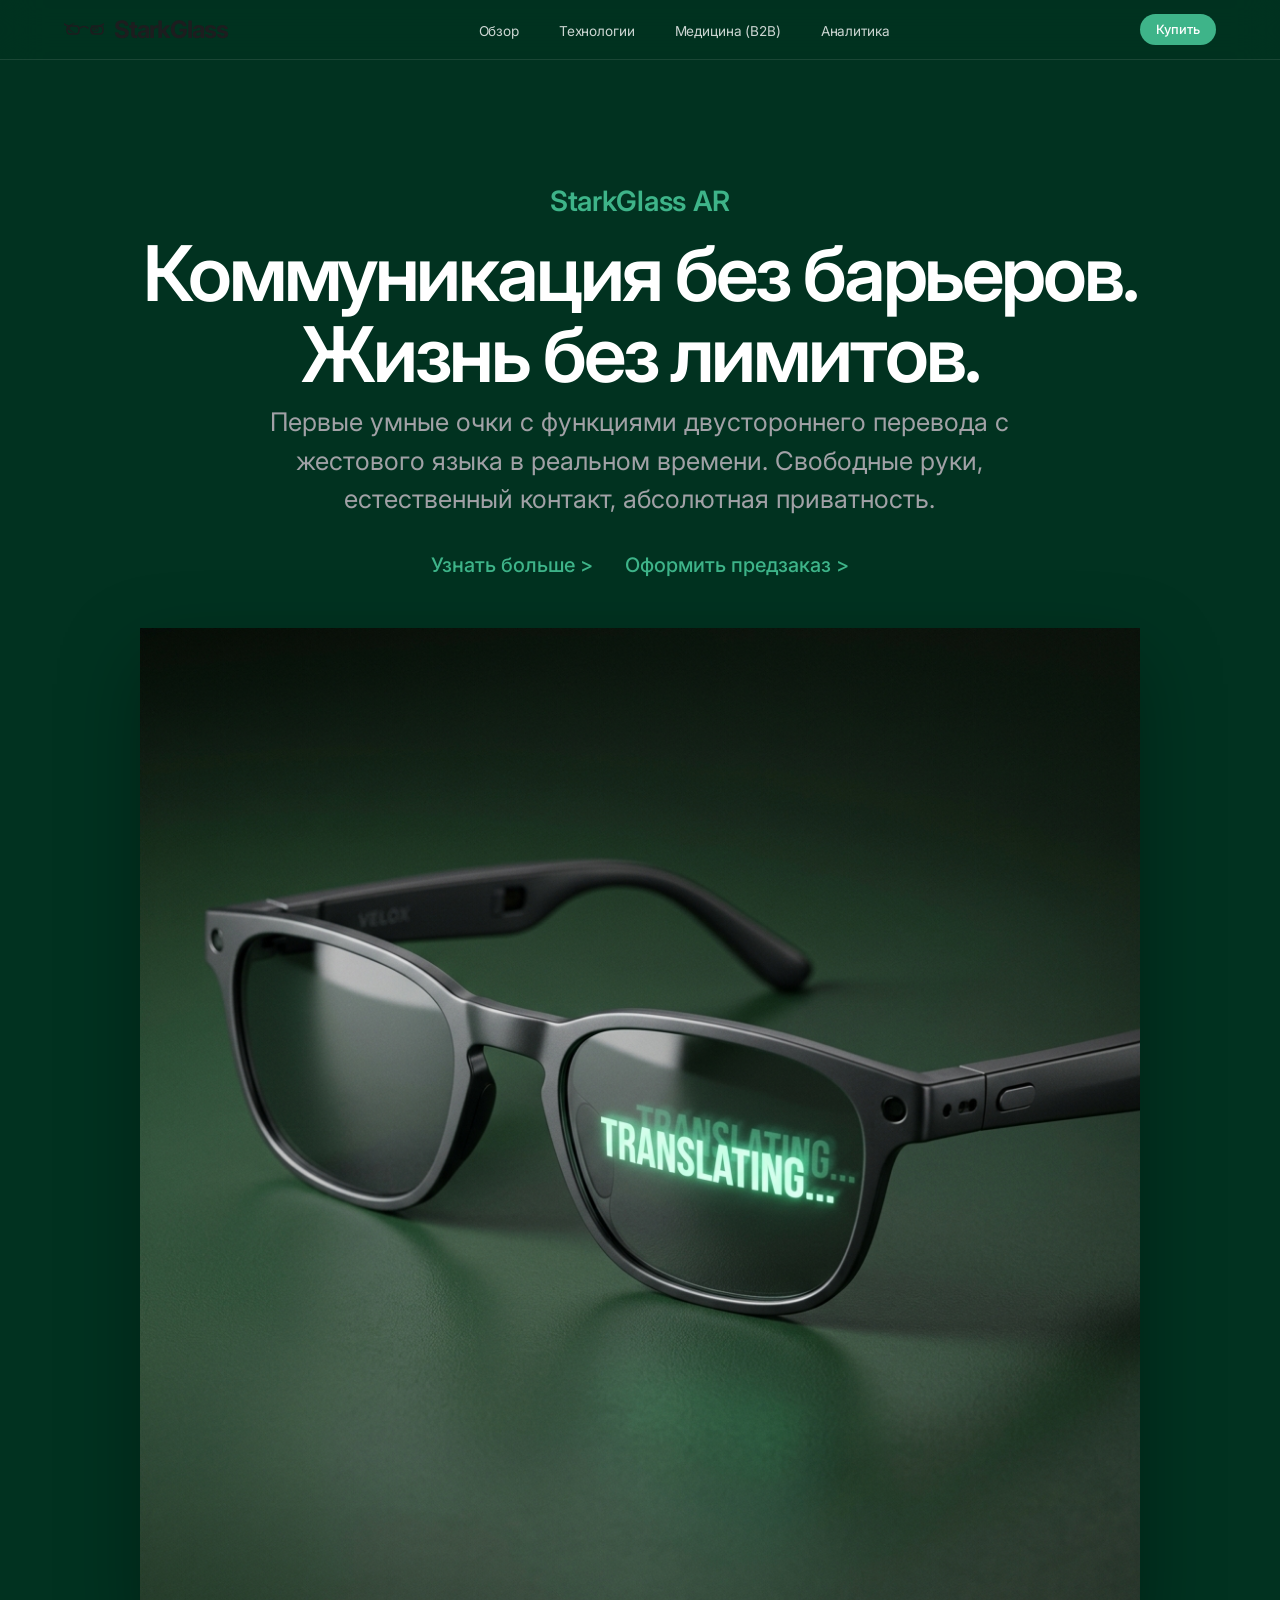
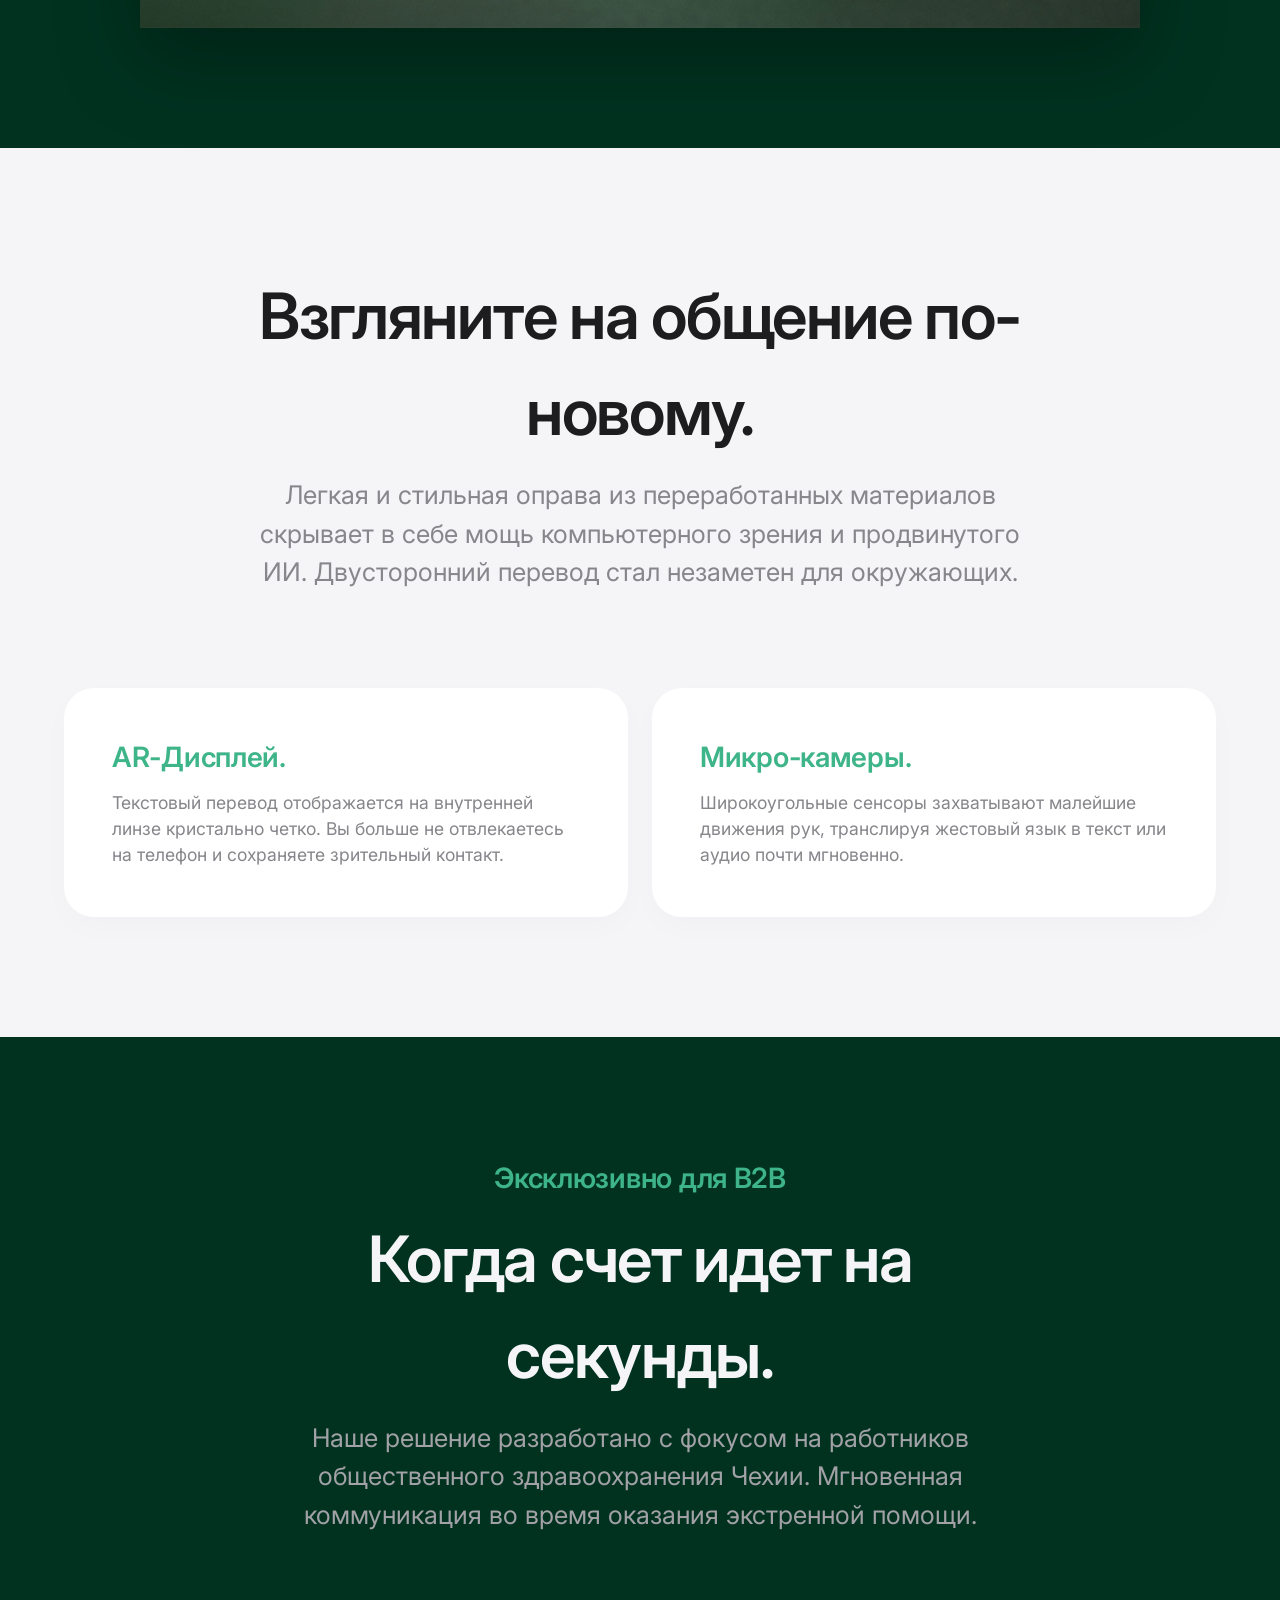
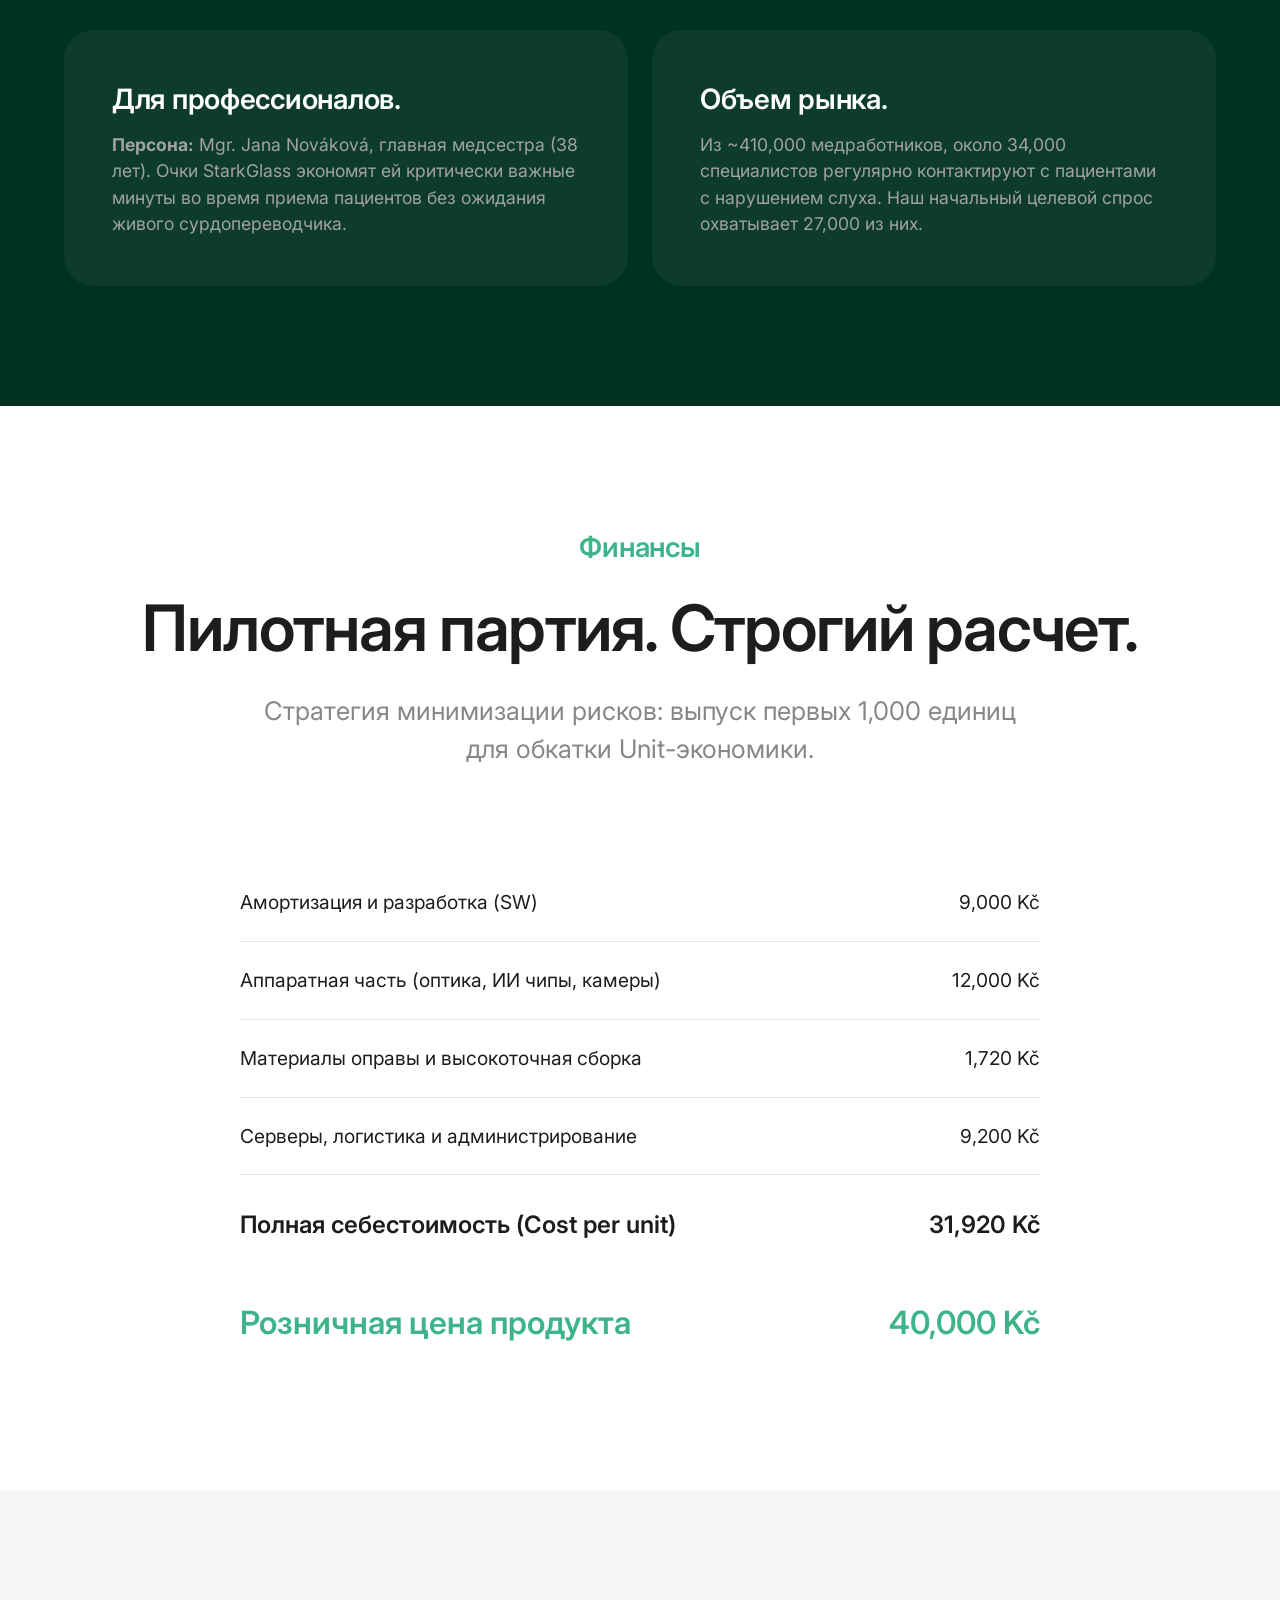
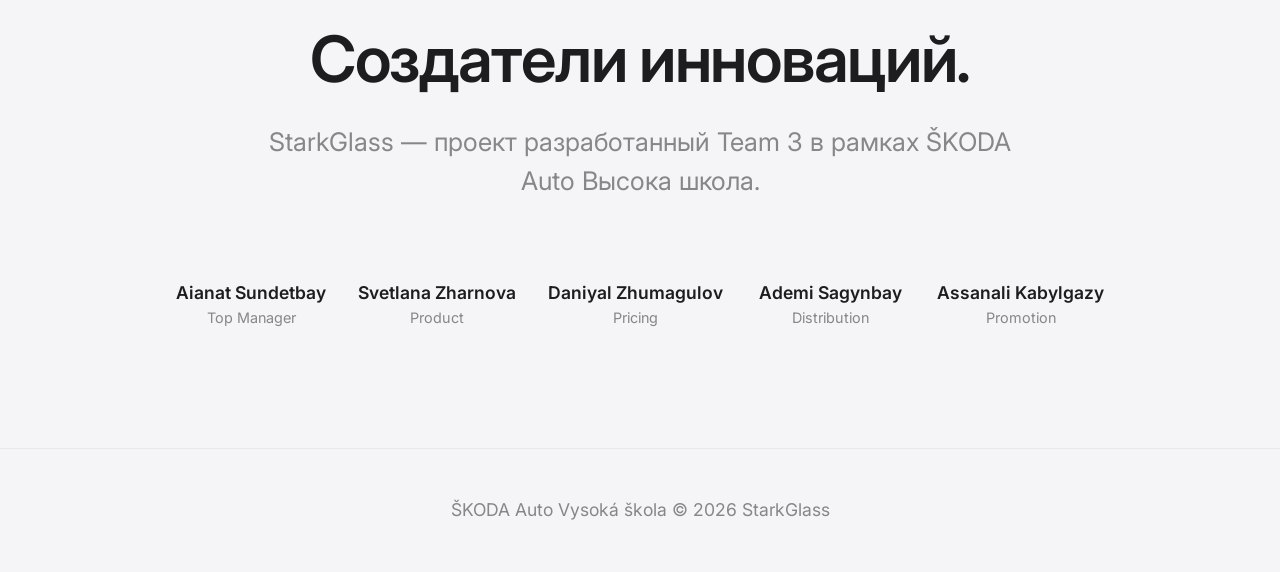
==== commit 4a5a48dd: "Add custom SVG logo and generated glasses image per user request" ====
--- a/index.html
+++ b/index.html
@@ -11,8 +11,26 @@
 
   <!-- Minimalist Nav -->
   <nav>
-    <a href="#hero" class="logo-container">
-      <img src="logo.png" alt="StarkGlass Logo">
+    <a href="#hero" class="logo-container" style="display: flex; align-items: center; gap: 10px; text-decoration: none; color: inherit;">
+      <svg width="40" height="40" viewBox="0 0 100 60" fill="none" stroke="currentColor" stroke-width="4" stroke-linecap="round" stroke-linejoin="round">
+        <!-- Glasses Frame -->
+        <path d="M10 20 L30 20 C40 20 40 40 30 40 L15 40 C5 40 5 20 15 20 Z" />
+        <path d="M70 20 L90 20 C100 20 100 40 90 40 L75 40 C65 40 65 20 75 20 Z" />
+        <path d="M40 25 C45 20 55 20 60 25" /> <!-- Bridge -->
+        <path d="M10 20 L0 15" /> <!-- Left arm -->
+        <path d="M90 20 L100 15" /> <!-- Right arm -->
+        
+        <!-- Left Lens (Sound Waves) -->
+        <path d="M15 30 A5 5 0 0 1 15 20" stroke-width="2" />
+        <path d="M20 33 A8 8 0 0 1 20 17" stroke-width="2" />
+        <path d="M25 36 A11 11 0 0 1 25 14" stroke-width="2" />
+        
+        <!-- Right Lens (Speech Bubble) -->
+        <path d="M70 23 L85 23 L85 33 L75 33 L72 38 L72 33 L70 33 Z" stroke-width="2" />
+        <line x1="73" y1="26" x2="82" y2="26" stroke-width="2" />
+        <line x1="73" y1="29" x2="79" y2="29" stroke-width="2" />
+      </svg>
+      <span style="font-weight: 700; font-size: 1.5rem; letter-spacing: -0.05em;">StarkGlass</span>
     </a>
     <ul class="nav-links">
       <li><a href="#overview">Обзор</a></li>
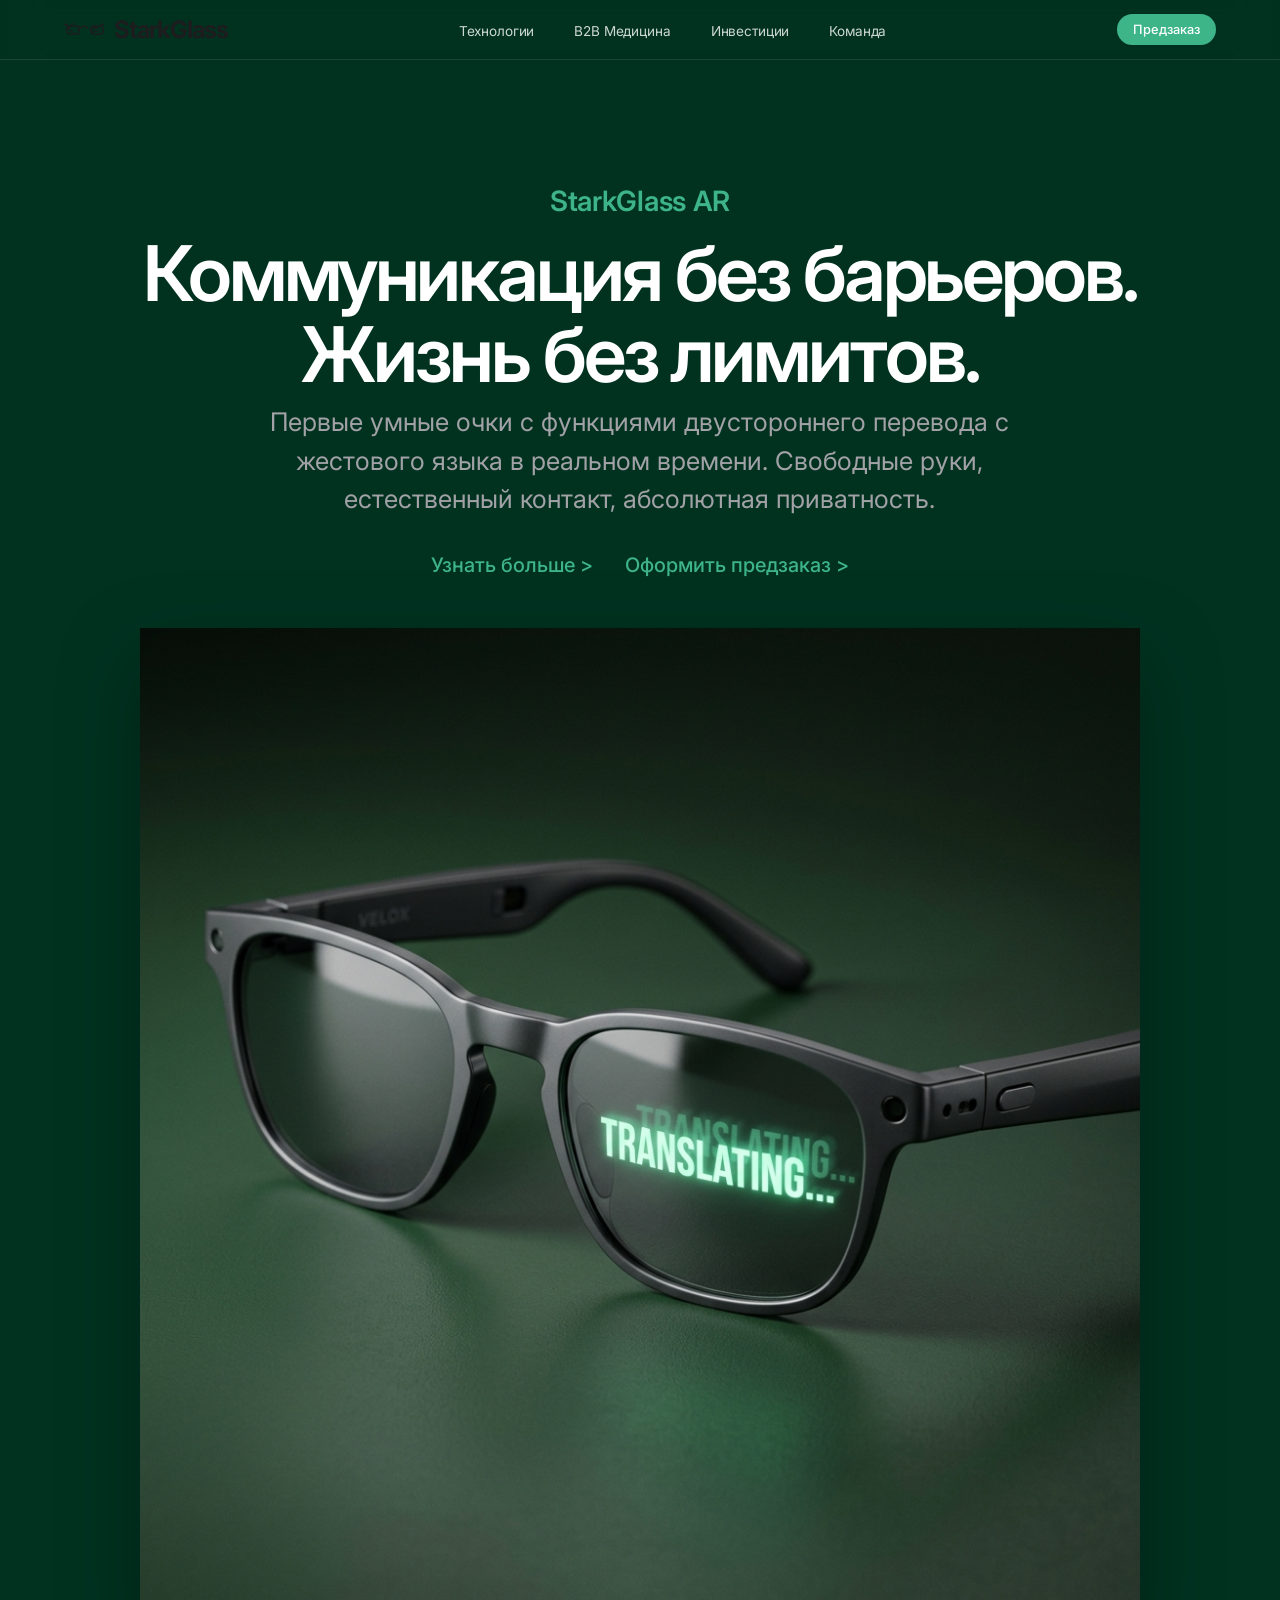
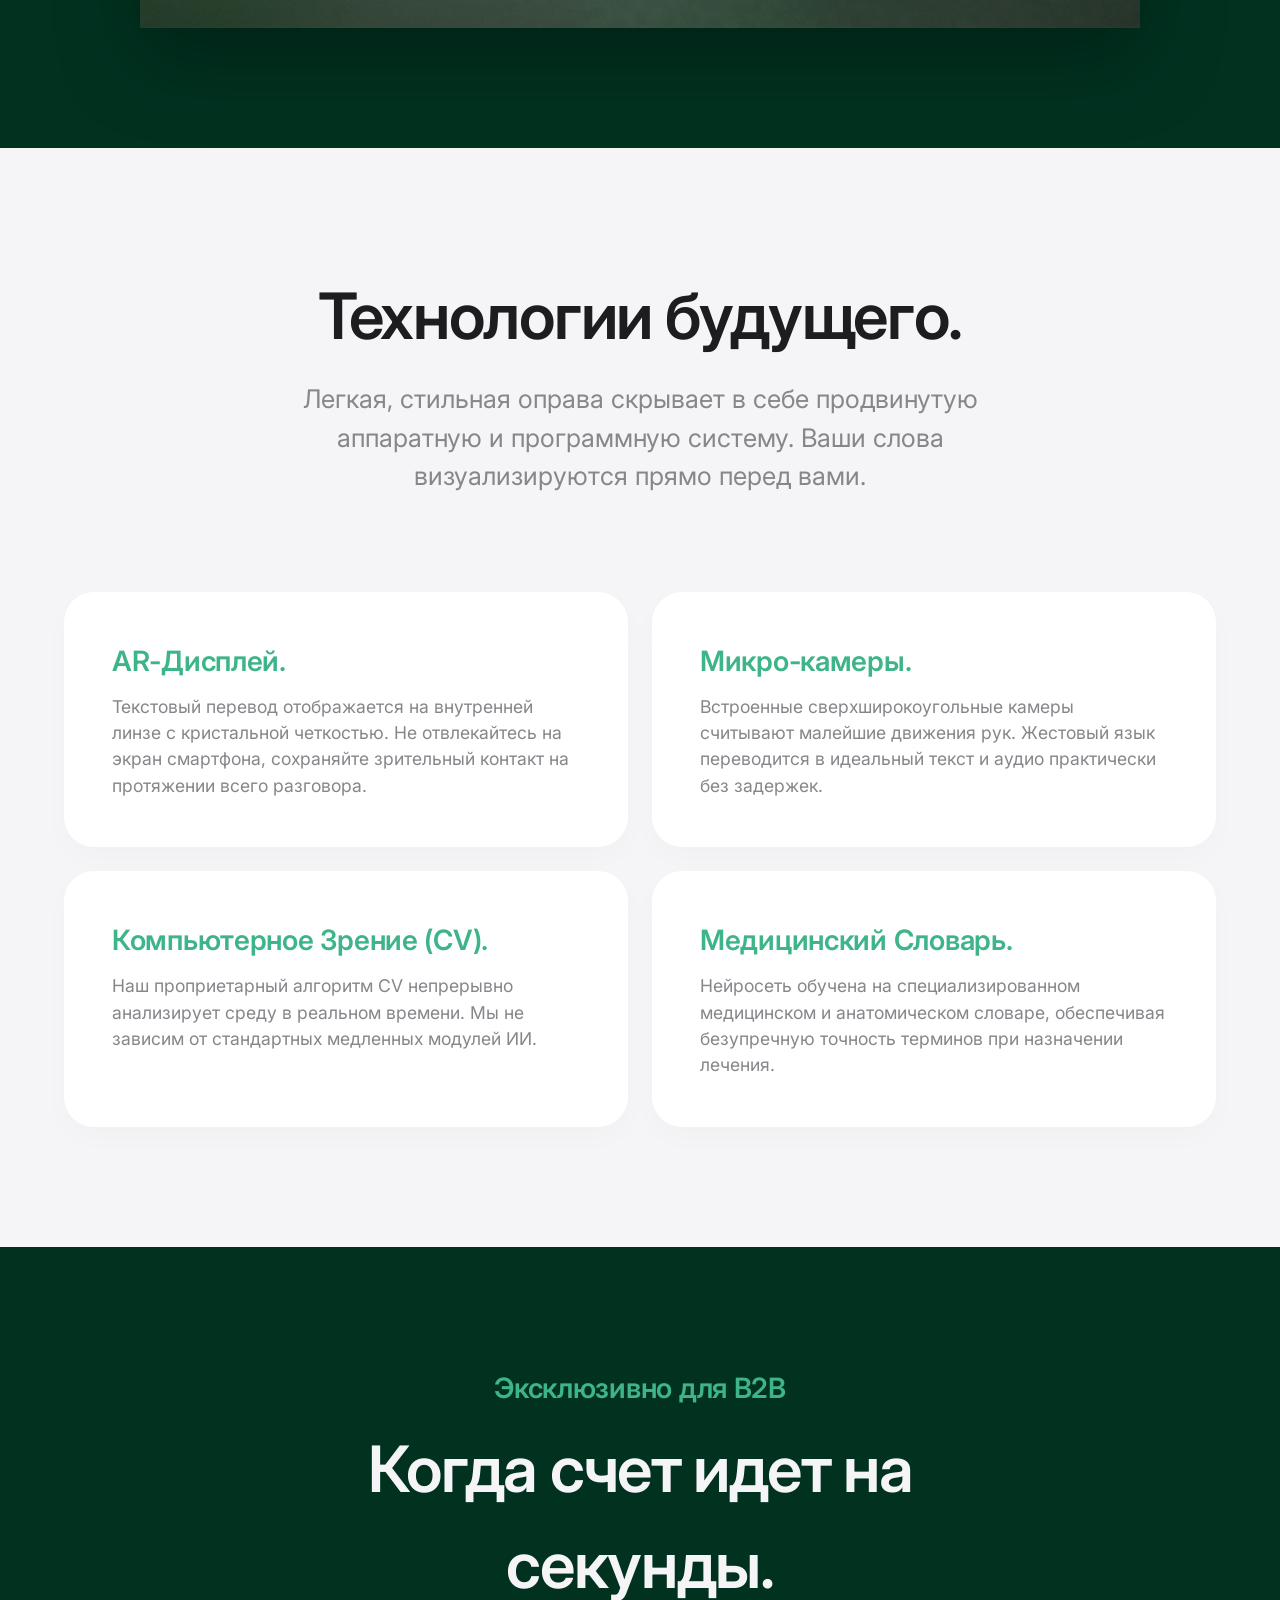
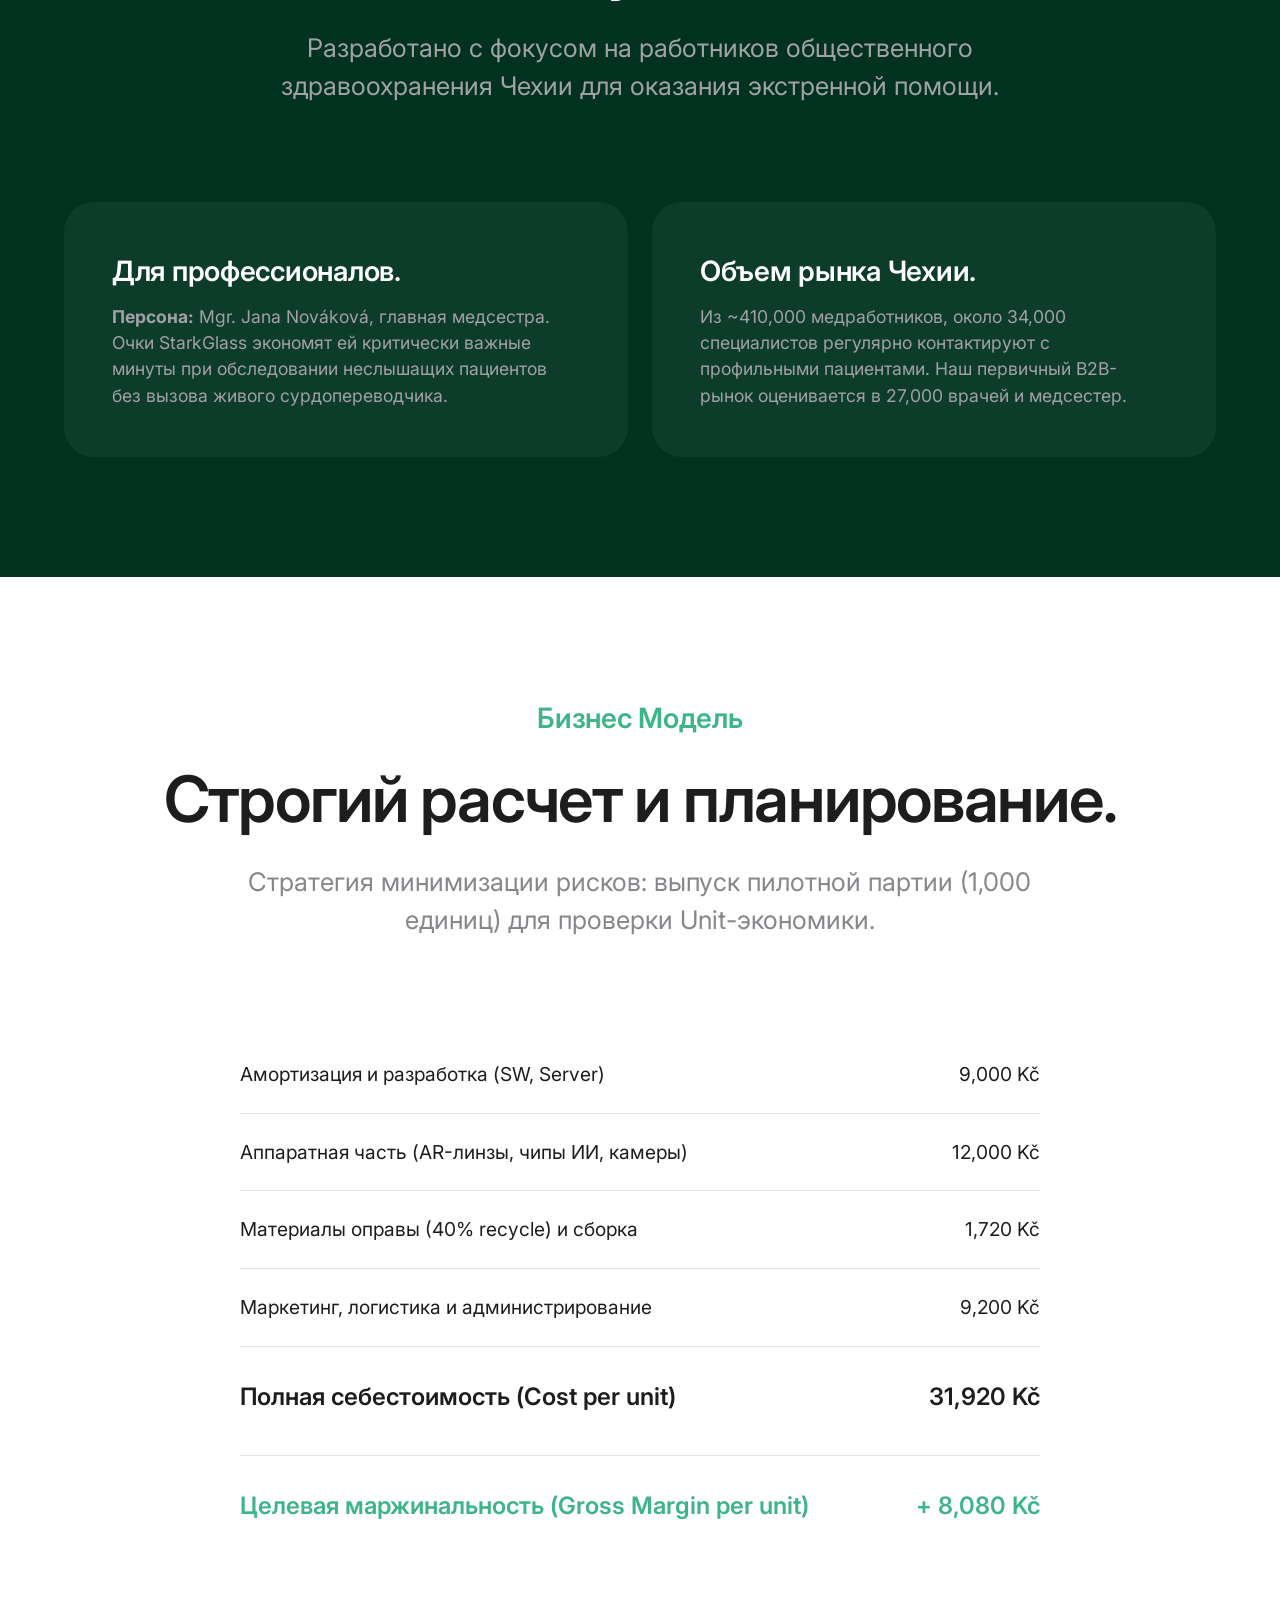
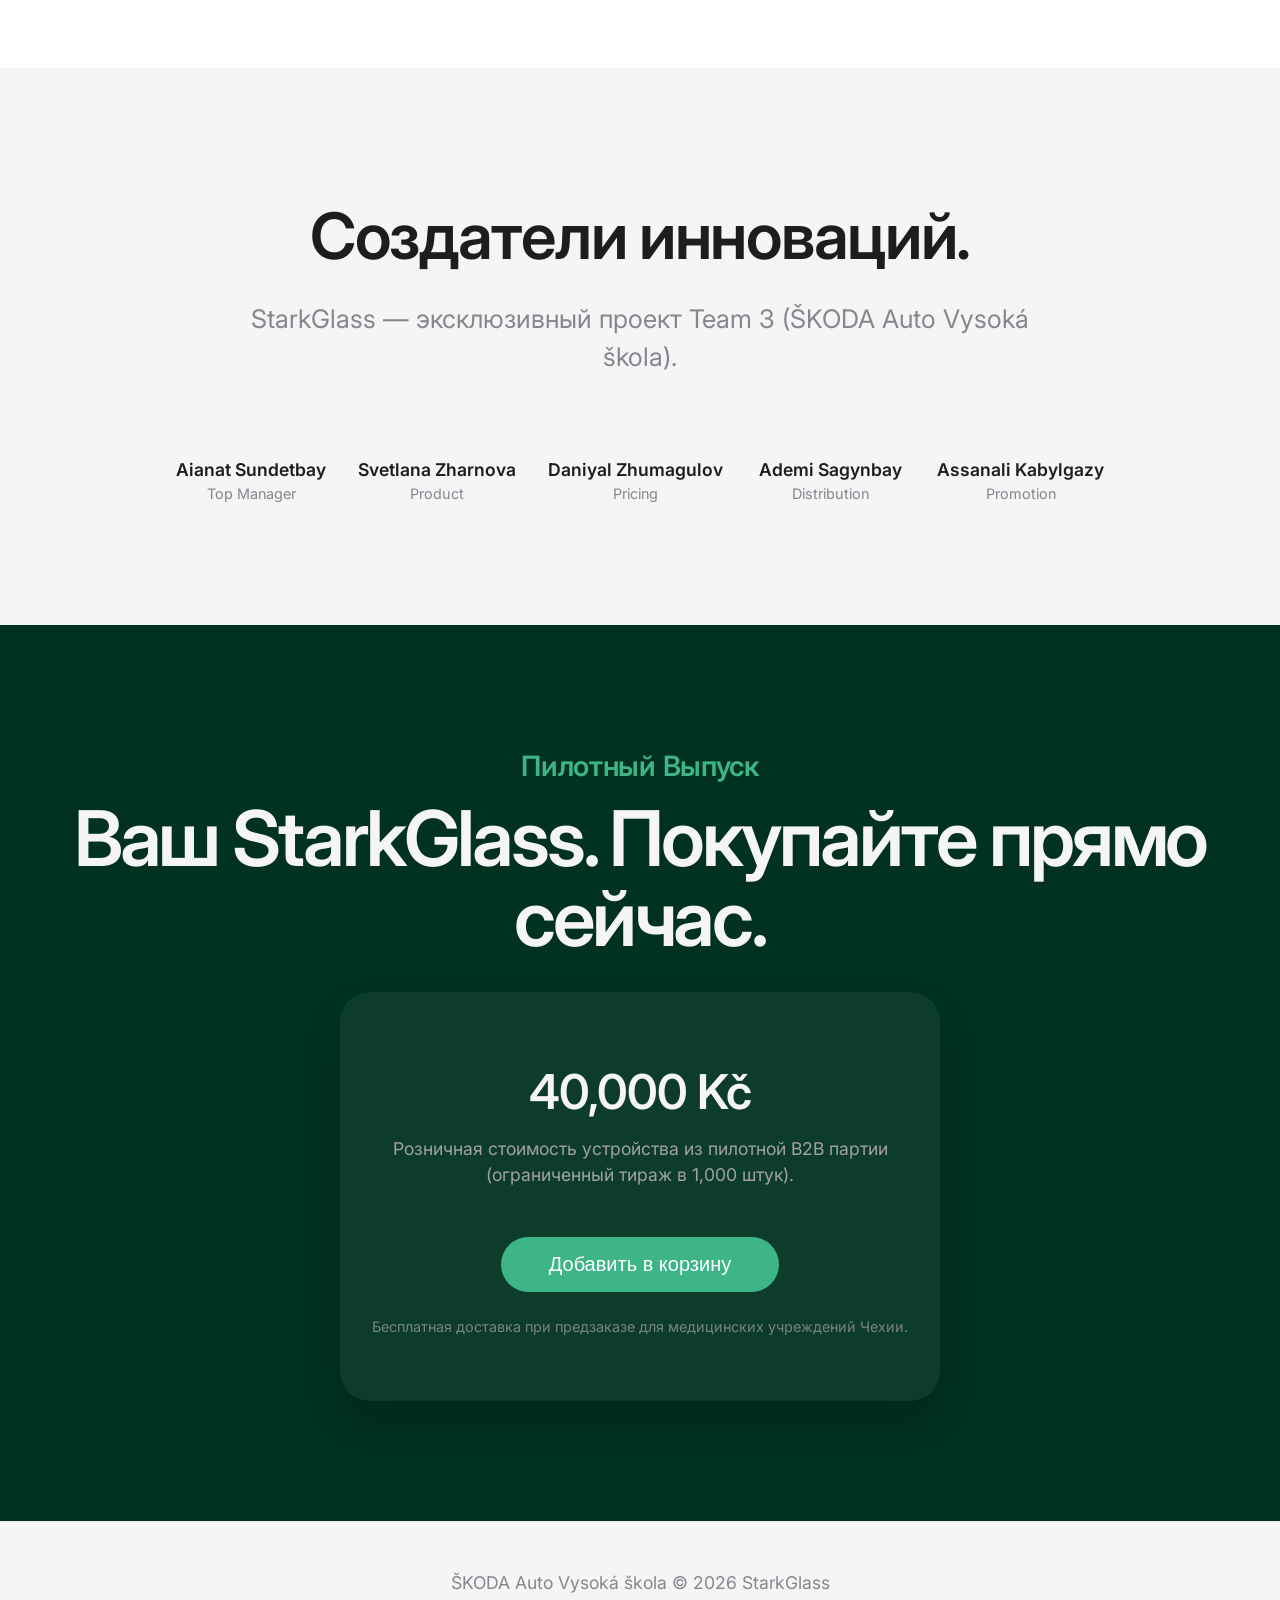
==== commit 622a7206: "Fix sections mapping and add dedicated purchase/technology tabs" ====
--- a/index.html
+++ b/index.html
@@ -13,19 +13,14 @@
   <nav>
     <a href="#hero" class="logo-container" style="display: flex; align-items: center; gap: 10px; text-decoration: none; color: inherit;">
       <svg width="40" height="40" viewBox="0 0 100 60" fill="none" stroke="currentColor" stroke-width="4" stroke-linecap="round" stroke-linejoin="round">
-        <!-- Glasses Frame -->
         <path d="M10 20 L30 20 C40 20 40 40 30 40 L15 40 C5 40 5 20 15 20 Z" />
         <path d="M70 20 L90 20 C100 20 100 40 90 40 L75 40 C65 40 65 20 75 20 Z" />
-        <path d="M40 25 C45 20 55 20 60 25" /> <!-- Bridge -->
-        <path d="M10 20 L0 15" /> <!-- Left arm -->
-        <path d="M90 20 L100 15" /> <!-- Right arm -->
-        
-        <!-- Left Lens (Sound Waves) -->
+        <path d="M40 25 C45 20 55 20 60 25" />
+        <path d="M10 20 L0 15" />
+        <path d="M90 20 L100 15" />
         <path d="M15 30 A5 5 0 0 1 15 20" stroke-width="2" />
         <path d="M20 33 A8 8 0 0 1 20 17" stroke-width="2" />
         <path d="M25 36 A11 11 0 0 1 25 14" stroke-width="2" />
-        
-        <!-- Right Lens (Speech Bubble) -->
         <path d="M70 23 L85 23 L85 33 L75 33 L72 38 L72 33 L70 33 Z" stroke-width="2" />
         <line x1="73" y1="26" x2="82" y2="26" stroke-width="2" />
         <line x1="73" y1="29" x2="79" y2="29" stroke-width="2" />
@@ -33,12 +28,12 @@
       <span style="font-weight: 700; font-size: 1.5rem; letter-spacing: -0.05em;">StarkGlass</span>
     </a>
     <ul class="nav-links">
-      <li><a href="#overview">Обзор</a></li>
       <li><a href="#technologies">Технологии</a></li>
-      <li><a href="#healthcare">Медицина (B2B)</a></li>
-      <li><a href="#team">Аналитика</a></li>
+      <li><a href="#healthcare">B2B Медицина</a></li>
+      <li><a href="#finance">Инвестиции</a></li>
+      <li><a href="#team">Команда</a></li>
     </ul>
-    <a href="#finance" class="btn-buy">Купить</a>
+    <a href="#purchase" class="btn-buy">Предзаказ</a>
   </nav>
 
   <!-- Hero Section -->
@@ -50,8 +45,8 @@
         Первые умные очки с функциями двустороннего перевода с жестового языка в реальном времени. Свободные руки, естественный контакт, абсолютная приватность.
       </p>
       <div class="stark-links">
-        <a href="#overview">Узнать больше ></a>
-        <a href="#finance">Оформить предзаказ ></a>
+        <a href="#technologies">Узнать больше ></a>
+        <a href="#purchase">Оформить предзаказ ></a>
       </div>
     </div>
 
@@ -61,23 +56,31 @@
     </div>
   </section>
 
-  <!-- Overview Section -->
-  <section id="overview" class="gray-section">
+  <!-- Technologies Section -->
+  <section id="technologies" class="gray-section">
     <div class="fade-up" style="text-align: center; max-width: 800px;">
-      <h2>Взгляните на общение по-новому.</h2>
+      <h2>Технологии будущего.</h2>
       <p class="large-text">
-        Легкая и стильная оправа из переработанных материалов скрывает в себе мощь компьютерного зрения и продвинутого ИИ. Двусторонний перевод стал незаметен для окружающих.
+        Легкая, стильная оправа скрывает в себе продвинутую аппаратную и программную систему. Ваши слова визуализируются прямо перед вами.
       </p>
     </div>
 
     <div class="feature-grid fade-up">
       <div class="feature-box">
         <h3 class="accent-text">AR-Дисплей.</h3>
-        <p>Текстовый перевод отображается на внутренней линзе кристально четко. Вы больше не отвлекаетесь на телефон и сохраняете зрительный контакт.</p>
+        <p>Текстовый перевод отображается на внутренней линзе с кристальной четкостью. Не отвлекайтесь на экран смартфона, сохраняйте зрительный контакт на протяжении всего разговора.</p>
       </div>
       <div class="feature-box">
         <h3 class="accent-text">Микро-камеры.</h3>
-        <p>Широкоугольные сенсоры захватывают малейшие движения рук, транслируя жестовый язык в текст или аудио почти мгновенно.</p>
+        <p>Встроенные сверхширокоугольные камеры считывают малейшие движения рук. Жестовый язык переводится в идеальный текст и аудио практически без задержек.</p>
+      </div>
+      <div class="feature-box">
+        <h3 class="accent-text">Компьютерное Зрение (CV).</h3>
+        <p>Наш проприетарный алгоритм CV непрерывно анализирует среду в реальном времени. Мы не зависим от стандартных медленных модулей ИИ.</p>
+      </div>
+      <div class="feature-box">
+        <h3 class="accent-text">Медицинский Словарь.</h3>
+        <p>Нейросеть обучена на специализированном медицинском и анатомическом словаре, обеспечивая безупречную точность терминов при назначении лечения.</p>
       </div>
     </div>
   </section>
@@ -88,18 +91,18 @@
       <h3 style="color: var(--green-mint);">Эксклюзивно для B2B</h3>
       <h2>Когда счет идет на секунды.</h2>
       <p class="large-text">
-        Наше решение разработано с фокусом на работников общественного здравоохранения Чехии. Мгновенная коммуникация во время оказания экстренной помощи.
+        Разработано с фокусом на работников общественного здравоохранения Чехии для оказания экстренной помощи.
       </p>
     </div>
 
     <div class="feature-grid fade-up">
       <div class="feature-box">
         <h3>Для профессионалов.</h3>
-        <p><b>Персона:</b> Mgr. Jana Nováková, главная медсестра (38 лет). Очки StarkGlass экономят ей критически важные минуты во время приема пациентов без ожидания живого сурдопереводчика.</p>
-      </div>
-      <div class="feature-box">
-        <h3>Объем рынка.</h3>
-        <p>Из ~410,000 медработников, около 34,000 специалистов регулярно контактируют с пациентами с нарушением слуха. Наш начальный целевой спрос охватывает 27,000 из них.</p>
+        <p><b>Персона:</b> Mgr. Jana Nováková, главная медсестра. Очки StarkGlass экономят ей критически важные минуты при обследовании неслышащих пациентов без вызова живого сурдопереводчика.</p>
+      </div>
+      <div class="feature-box">
+        <h3>Объем рынка Чехии.</h3>
+        <p>Из ~410,000 медработников, около 34,000 специалистов регулярно контактируют с профильными пациентами. Наш первичный B2B-рынок оценивается в 27,000 врачей и медсестер.</p>
       </div>
     </div>
   </section>
@@ -107,35 +110,35 @@
   <!-- Investment & SWOT Section -->
   <section id="finance" class="white-section">
     <div class="fade-up" style="text-align: center;">
-      <h3 class="accent-text">Финансы</h3>
-      <h2>Пилотная партия. Строгий расчет.</h2>
-      <p class="large-text">Стратегия минимизации рисков: выпуск первых 1,000 единиц для обкатки Unit-экономики.</p>
+      <h3 class="accent-text">Бизнес Модель</h3>
+      <h2>Строгий расчет и планирование.</h2>
+      <p class="large-text">Стратегия минимизации рисков: выпуск пилотной партии (1,000 единиц) для проверки Unit-экономики.</p>
     </div>
 
     <div class="finance-container fade-up">
       <div class="finance-row">
-        <span>Амортизация и разработка (SW)</span>
+        <span>Амортизация и разработка (SW, Server)</span>
         <span>9,000 Kč</span>
       </div>
       <div class="finance-row">
-        <span>Аппаратная часть (оптика, ИИ чипы, камеры)</span>
+        <span>Аппаратная часть (AR-линзы, чипы ИИ, камеры)</span>
         <span>12,000 Kč</span>
       </div>
       <div class="finance-row">
-        <span>Материалы оправы и высокоточная сборка</span>
+        <span>Материалы оправы (40% recycle) и сборка</span>
         <span>1,720 Kč</span>
       </div>
       <div class="finance-row">
-        <span>Серверы, логистика и администрирование</span>
+        <span>Маркетинг, логистика и администрирование</span>
         <span>9,200 Kč</span>
       </div>
       <div class="finance-row total">
         <span>Полная себестоимость (Cost per unit)</span>
         <span>31,920 Kč</span>
       </div>
-      <div class="finance-row total accent-text" style="font-size: 2rem;">
-        <span>Розничная цена продукта</span>
-        <span>40,000 Kč</span>
+      <div class="finance-row total accent-text" style="font-size: 1.5rem; border-top: 1px solid rgba(0,0,0,0.1); margin-top: 1rem;">
+        <span>Целевая маржинальность (Gross Margin per unit)</span>
+        <span>+ 8,080 Kč</span>
       </div>
     </div>
   </section>
@@ -144,7 +147,7 @@
   <section id="team" class="gray-section">
     <div class="fade-up" style="text-align: center;">
       <h2>Создатели инноваций.</h2>
-      <p class="large-text">StarkGlass — проект разработанный Team 3 в рамках ŠKODA Auto Высока школа.</p>
+      <p class="large-text">StarkGlass — эксклюзивный проект Team 3 (ŠKODA Auto Vysoká škola).</p>
     </div>
     
     <div class="team-grid fade-up">
@@ -167,6 +170,24 @@
       <div class="team-member">
         <h4>Assanali Kabylgazy</h4>
         <p>Promotion</p>
+      </div>
+    </div>
+  </section>
+
+  <!-- Dedicated Purchase Section -->
+  <section id="purchase" class="dark-section" style="min-height: 70vh; justify-content: center; text-align: center;">
+    <div class="fade-up">
+      <h3 style="color: var(--green-mint);">Пилотный Выпуск</h3>
+      <h1 style="margin-bottom: 2rem;">Ваш StarkGlass. Покупайте прямо сейчас.</h1>
+      
+      <div style="background: rgba(255,255,255,0.05); padding: 4rem 2rem; border-radius: 30px; max-width: 600px; margin: 0 auto; box-shadow: 0 20px 40px rgba(0,0,0,0.2);">
+        <h2 style="font-size: 3rem; margin-bottom: 0.5rem;">40,000 Kč</h2>
+        <p style="color: var(--text-secondary-light); margin-bottom: 3rem;">Розничная стоимость устройства из пилотной B2B партии (ограниченный тираж в 1,000 штук).</p>
+        
+        <button class="btn-buy" style="font-size: 1.25rem; padding: 1rem 3rem; border: none; cursor: pointer; display: inline-block;">
+          Добавить в корзину
+        </button>
+        <p style="margin-top: 1.5rem; font-size: 0.9rem; opacity: 0.7;">Бесплатная доставка при предзаказе для медицинских учреждений Чехии.</p>
       </div>
     </div>
   </section>
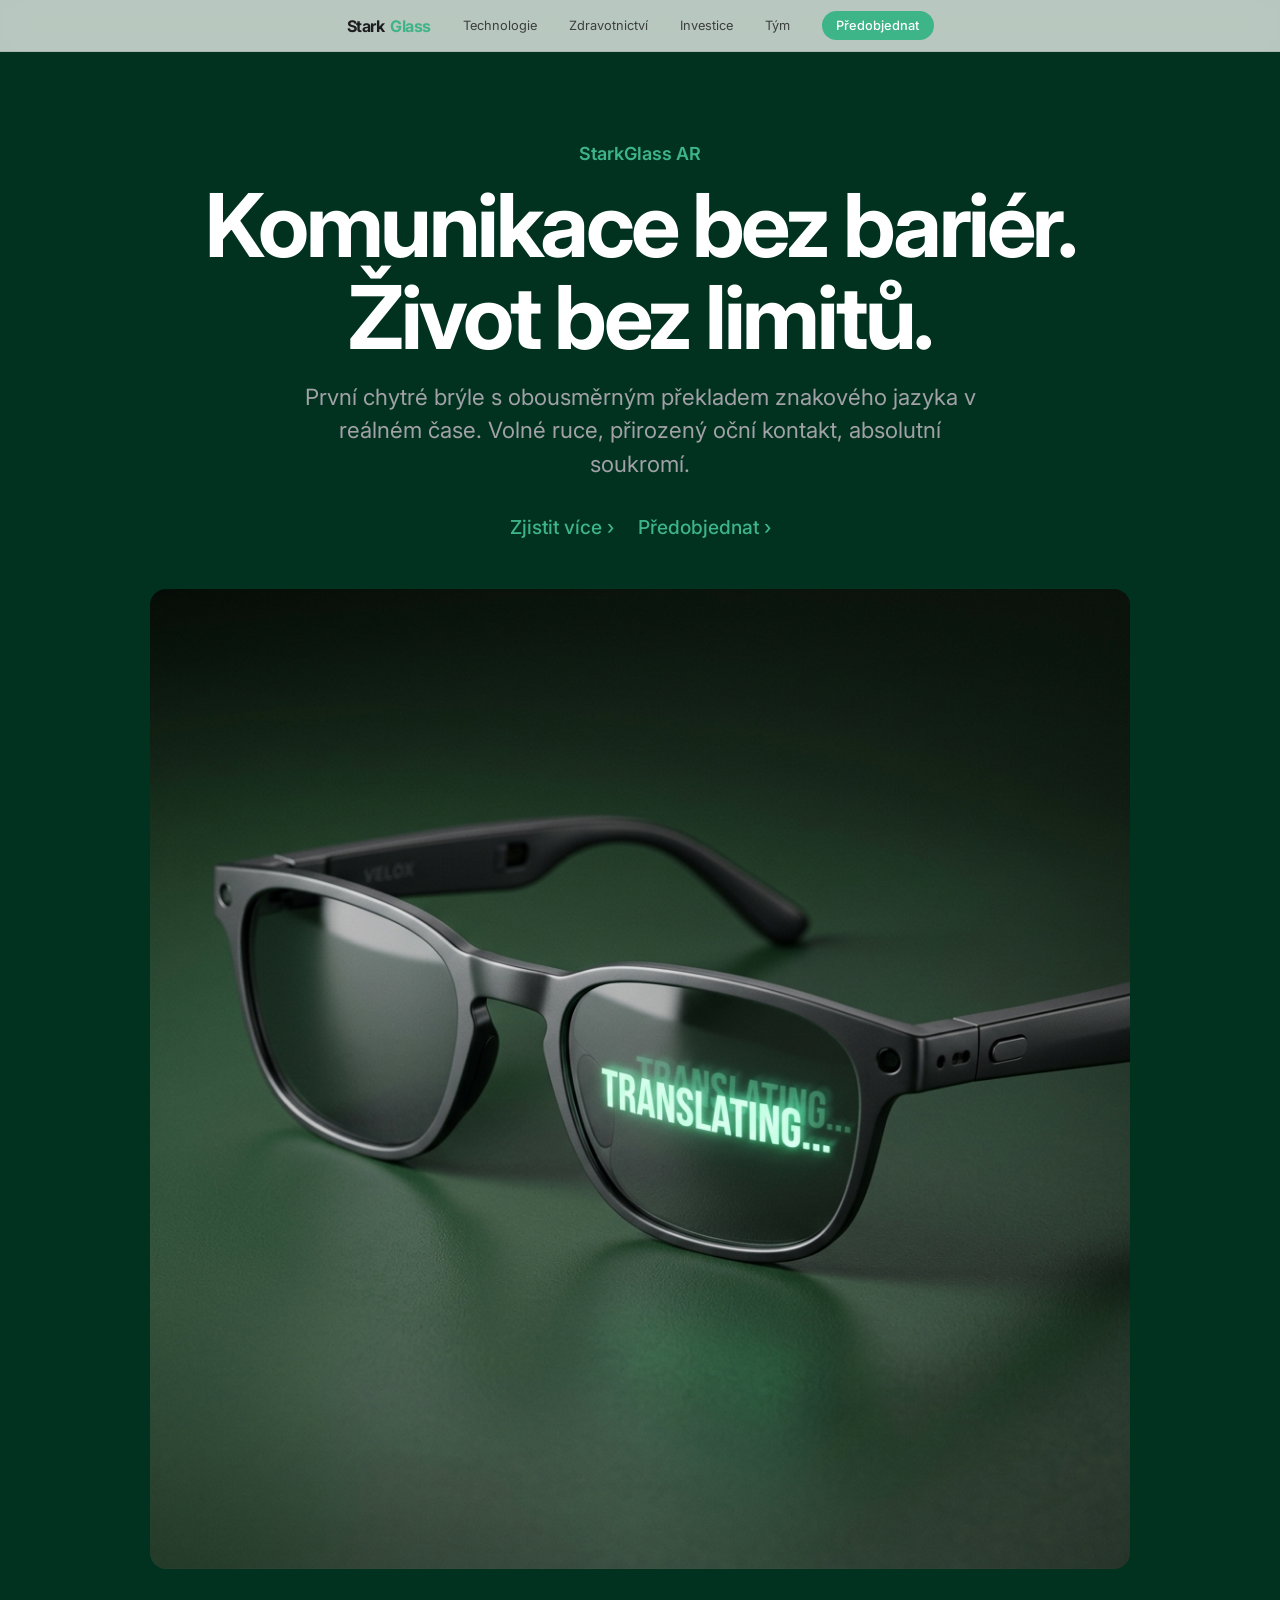
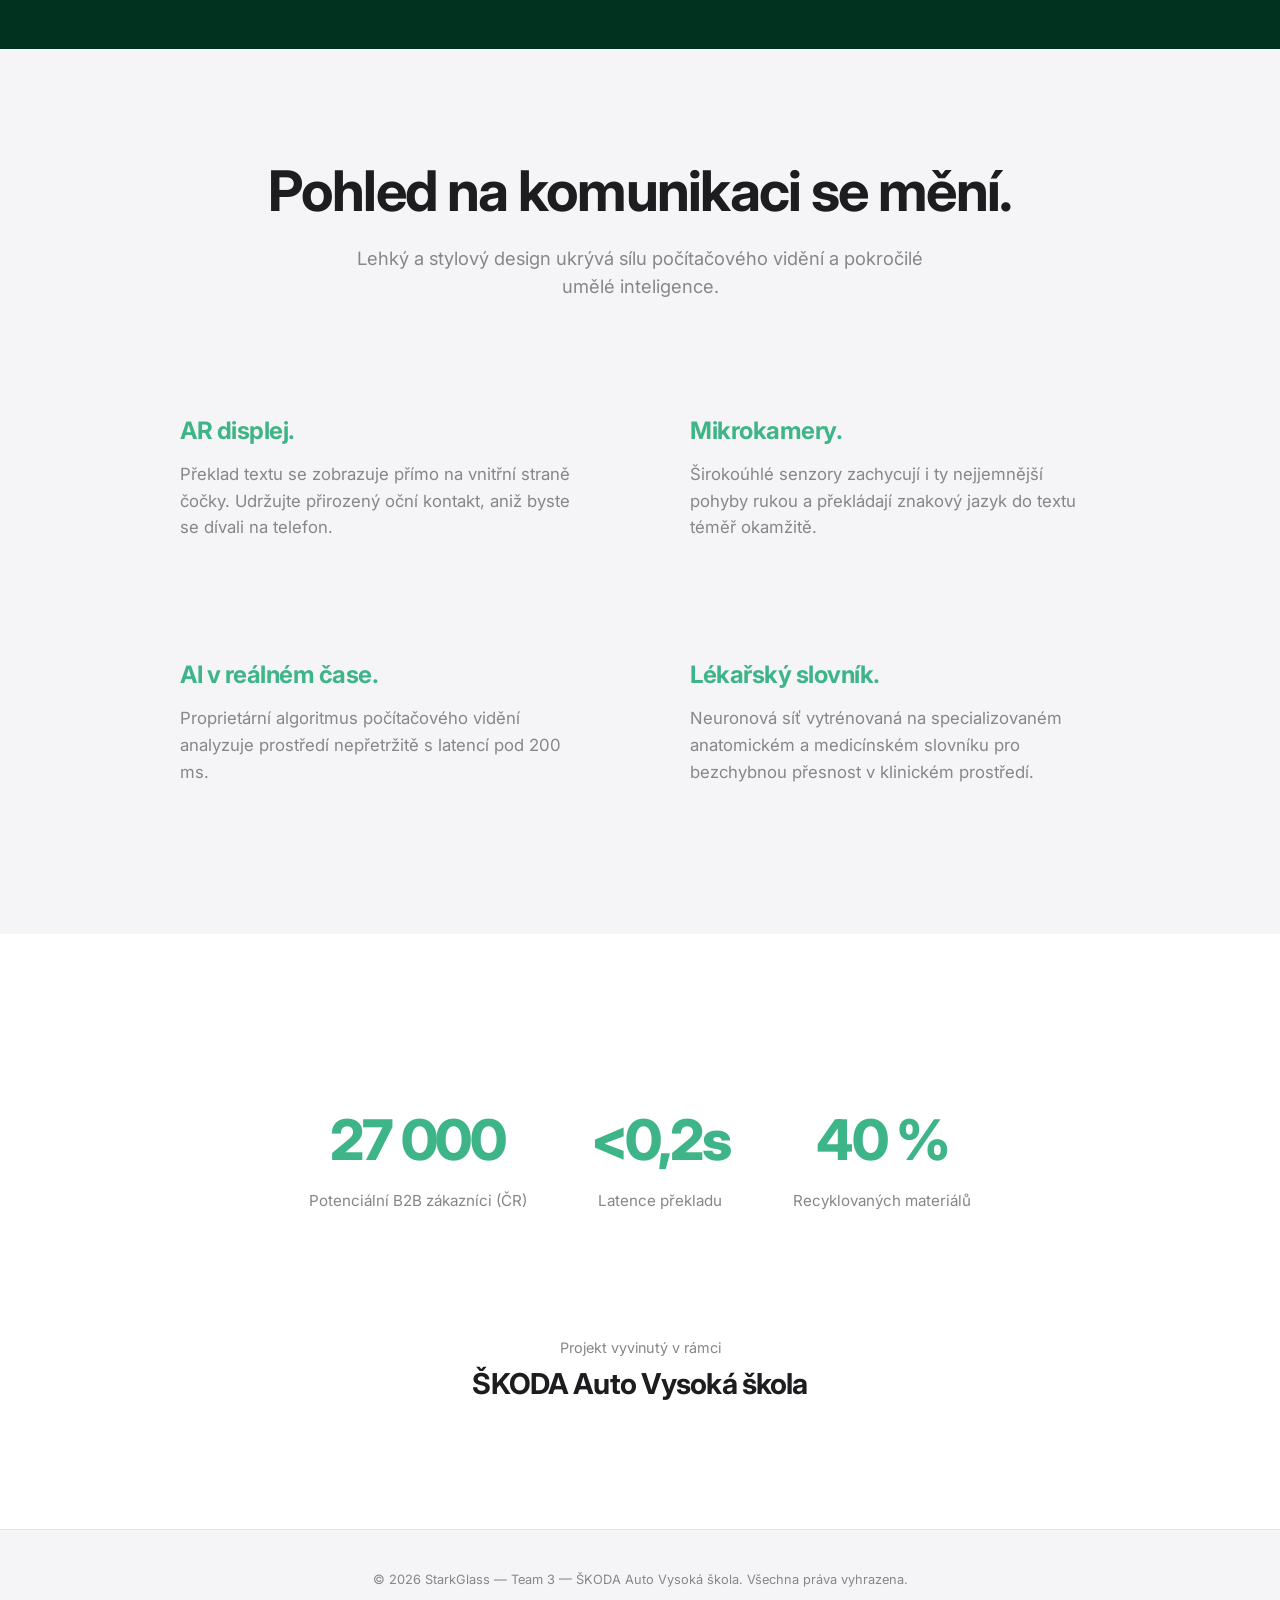
==== commit b3e21542: "Complete rewrite: multi-page site in Czech with working navigation" ====
--- a/index.html
+++ b/index.html
@@ -1,199 +1,94 @@
 <!DOCTYPE html>
-<html lang="ru">
+<html lang="cs">
 <head>
   <meta charset="UTF-8">
   <meta name="viewport" content="width=device-width, initial-scale=1.0">
-  <title>StarkGlass - Откройте мир без барьеров.</title>
-  <meta name="description" content="Умные AR-очки для реал-тайм перевода. StarkGlass. Коммуникация без барьеров.">
+  <title>StarkGlass — Komunikace bez bariér</title>
+  <meta name="description" content="StarkGlass: chytré AR brýle pro obousměrný překlad v reálném čase. Komunikace bez bariér. Život bez limitů.">
   <link rel="stylesheet" href="style.css">
 </head>
 <body>
 
-  <!-- Minimalist Nav -->
   <nav>
-    <a href="#hero" class="logo-container" style="display: flex; align-items: center; gap: 10px; text-decoration: none; color: inherit;">
-      <svg width="40" height="40" viewBox="0 0 100 60" fill="none" stroke="currentColor" stroke-width="4" stroke-linecap="round" stroke-linejoin="round">
-        <path d="M10 20 L30 20 C40 20 40 40 30 40 L15 40 C5 40 5 20 15 20 Z" />
-        <path d="M70 20 L90 20 C100 20 100 40 90 40 L75 40 C65 40 65 20 75 20 Z" />
-        <path d="M40 25 C45 20 55 20 60 25" />
-        <path d="M10 20 L0 15" />
-        <path d="M90 20 L100 15" />
-        <path d="M15 30 A5 5 0 0 1 15 20" stroke-width="2" />
-        <path d="M20 33 A8 8 0 0 1 20 17" stroke-width="2" />
-        <path d="M25 36 A11 11 0 0 1 25 14" stroke-width="2" />
-        <path d="M70 23 L85 23 L85 33 L75 33 L72 38 L72 33 L70 33 Z" stroke-width="2" />
-        <line x1="73" y1="26" x2="82" y2="26" stroke-width="2" />
-        <line x1="73" y1="29" x2="79" y2="29" stroke-width="2" />
-      </svg>
-      <span style="font-weight: 700; font-size: 1.5rem; letter-spacing: -0.05em;">StarkGlass</span>
-    </a>
-    <ul class="nav-links">
-      <li><a href="#technologies">Технологии</a></li>
-      <li><a href="#healthcare">B2B Медицина</a></li>
-      <li><a href="#finance">Инвестиции</a></li>
-      <li><a href="#team">Команда</a></li>
-    </ul>
-    <a href="#purchase" class="btn-buy">Предзаказ</a>
+    <a href="index.html" class="nav-logo">Stark<span class="mint">Glass</span></a>
+    <a href="technologie.html">Technologie</a>
+    <a href="zdravotnictvi.html">Zdravotnictví</a>
+    <a href="investice.html">Investice</a>
+    <a href="tym.html">Tým</a>
+    <a href="objednavka.html" class="nav-cta">Předobjednat</a>
   </nav>
 
-  <!-- Hero Section -->
-  <section id="hero" class="dark-section">
-    <div class="fade-up">
-      <h3 style="color: var(--green-mint);">StarkGlass AR</h3>
-      <h1>Коммуникация без барьеров.<br>Жизнь без лимитов.</h1>
-      <p class="large-text">
-        Первые умные очки с функциями двустороннего перевода с жестового языка в реальном времени. Свободные руки, естественный контакт, абсолютная приватность.
-      </p>
-      <div class="stark-links">
-        <a href="#technologies">Узнать больше ></a>
-        <a href="#purchase">Оформить предзаказ ></a>
+  <!-- HERO -->
+  <div class="hero dark">
+    <span class="hero-label">StarkGlass AR</span>
+    <h1>Komunikace bez bariér.<br>Život bez limitů.</h1>
+    <p class="subtitle">
+      První chytré brýle s obousměrným překladem znakového jazyka v reálném čase. Volné ruce, přirozený oční kontakt, absolutní soukromí.
+    </p>
+    <div class="hero-links">
+      <a href="technologie.html">Zjistit více ›</a>
+      <a href="objednavka.html">Předobjednat ›</a>
+    </div>
+    <img src="glasses.png" alt="StarkGlass AR brýle" class="hero-img">
+  </div>
+
+  <!-- OVERVIEW -->
+  <div class="section gray full">
+    <div style="max-width: 1100px; margin: 0 auto;">
+      <div class="section-header fade-in">
+        <h2>Pohled na komunikaci se mění.</h2>
+        <p>Lehký a stylový design ukrývá sílu počítačového vidění a pokročilé umělé inteligence.</p>
+      </div>
+
+      <div class="feature-grid fade-in">
+        <div class="feature-card">
+          <h3 class="mint">AR displej.</h3>
+          <p>Překlad textu se zobrazuje přímo na vnitřní straně čočky. Udržujte přirozený oční kontakt, aniž byste se dívali na telefon.</p>
+        </div>
+        <div class="feature-card">
+          <h3 class="mint">Mikrokamery.</h3>
+          <p>Širokoúhlé senzory zachycují i ty nejjemnější pohyby rukou a překládají znakový jazyk do textu téměř okamžitě.</p>
+        </div>
+        <div class="feature-card">
+          <h3 class="mint">AI v reálném čase.</h3>
+          <p>Proprietární algoritmus počítačového vidění analyzuje prostředí nepřetržitě s latencí pod 200 ms.</p>
+        </div>
+        <div class="feature-card">
+          <h3 class="mint">Lékařský slovník.</h3>
+          <p>Neuronová síť vytrénovaná na specializovaném anatomickém a medicínském slovníku pro bezchybnou přesnost v klinickém prostředí.</p>
+        </div>
       </div>
     </div>
+  </div>
 
-    <!-- Huge Product Image Container -->
-    <div class="hero-image-wrapper fade-up">
-      <img src="glasses.png" alt="StarkGlass Product View">
-    </div>
-  </section>
-
-  <!-- Technologies Section -->
-  <section id="technologies" class="gray-section">
-    <div class="fade-up" style="text-align: center; max-width: 800px;">
-      <h2>Технологии будущего.</h2>
-      <p class="large-text">
-        Легкая, стильная оправа скрывает в себе продвинутую аппаратную и программную систему. Ваши слова визуализируются прямо перед вами.
-      </p>
-    </div>
-
-    <div class="feature-grid fade-up">
-      <div class="feature-box">
-        <h3 class="accent-text">AR-Дисплей.</h3>
-        <p>Текстовый перевод отображается на внутренней линзе с кристальной четкостью. Не отвлекайтесь на экран смартфона, сохраняйте зрительный контакт на протяжении всего разговора.</p>
+  <!-- STATS -->
+  <div class="section full" style="padding-bottom: 40px;">
+    <div class="stats-row fade-in">
+      <div class="stat">
+        <div class="number">27 000</div>
+        <div class="label">Potenciální B2B zákazníci (ČR)</div>
       </div>
-      <div class="feature-box">
-        <h3 class="accent-text">Микро-камеры.</h3>
-        <p>Встроенные сверхширокоугольные камеры считывают малейшие движения рук. Жестовый язык переводится в идеальный текст и аудио практически без задержек.</p>
+      <div class="stat">
+        <div class="number">&lt;0,2s</div>
+        <div class="label">Latence překladu</div>
       </div>
-      <div class="feature-box">
-        <h3 class="accent-text">Компьютерное Зрение (CV).</h3>
-        <p>Наш проприетарный алгоритм CV непрерывно анализирует среду в реальном времени. Мы не зависим от стандартных медленных модулей ИИ.</p>
-      </div>
-      <div class="feature-box">
-        <h3 class="accent-text">Медицинский Словарь.</h3>
-        <p>Нейросеть обучена на специализированном медицинском и анатомическом словаре, обеспечивая безупречную точность терминов при назначении лечения.</p>
+      <div class="stat">
+        <div class="number">40 %</div>
+        <div class="label">Recyklovaných materiálů</div>
       </div>
     </div>
-  </section>
+  </div>
 
-  <!-- B2B Healthcare Section -->
-  <section id="healthcare" class="dark-section">
-    <div class="fade-up" style="text-align: center; max-width: 800px;">
-      <h3 style="color: var(--green-mint);">Эксклюзивно для B2B</h3>
-      <h2>Когда счет идет на секунды.</h2>
-      <p class="large-text">
-        Разработано с фокусом на работников общественного здравоохранения Чехии для оказания экстренной помощи.
-      </p>
+  <!-- POWERED BY -->
+  <div class="section full" style="padding-top: 20px; padding-bottom: 60px;">
+    <div class="section-header fade-in">
+      <p style="font-size: 0.9rem;">Projekt vyvinutý v rámci</p>
+      <h2 style="font-size: 1.8rem; margin-top: 0.25rem;">ŠKODA Auto Vysoká škola</h2>
     </div>
-
-    <div class="feature-grid fade-up">
-      <div class="feature-box">
-        <h3>Для профессионалов.</h3>
-        <p><b>Персона:</b> Mgr. Jana Nováková, главная медсестра. Очки StarkGlass экономят ей критически важные минуты при обследовании неслышащих пациентов без вызова живого сурдопереводчика.</p>
-      </div>
-      <div class="feature-box">
-        <h3>Объем рынка Чехии.</h3>
-        <p>Из ~410,000 медработников, около 34,000 специалистов регулярно контактируют с профильными пациентами. Наш первичный B2B-рынок оценивается в 27,000 врачей и медсестер.</p>
-      </div>
-    </div>
-  </section>
-
-  <!-- Investment & SWOT Section -->
-  <section id="finance" class="white-section">
-    <div class="fade-up" style="text-align: center;">
-      <h3 class="accent-text">Бизнес Модель</h3>
-      <h2>Строгий расчет и планирование.</h2>
-      <p class="large-text">Стратегия минимизации рисков: выпуск пилотной партии (1,000 единиц) для проверки Unit-экономики.</p>
-    </div>
-
-    <div class="finance-container fade-up">
-      <div class="finance-row">
-        <span>Амортизация и разработка (SW, Server)</span>
-        <span>9,000 Kč</span>
-      </div>
-      <div class="finance-row">
-        <span>Аппаратная часть (AR-линзы, чипы ИИ, камеры)</span>
-        <span>12,000 Kč</span>
-      </div>
-      <div class="finance-row">
-        <span>Материалы оправы (40% recycle) и сборка</span>
-        <span>1,720 Kč</span>
-      </div>
-      <div class="finance-row">
-        <span>Маркетинг, логистика и администрирование</span>
-        <span>9,200 Kč</span>
-      </div>
-      <div class="finance-row total">
-        <span>Полная себестоимость (Cost per unit)</span>
-        <span>31,920 Kč</span>
-      </div>
-      <div class="finance-row total accent-text" style="font-size: 1.5rem; border-top: 1px solid rgba(0,0,0,0.1); margin-top: 1rem;">
-        <span>Целевая маржинальность (Gross Margin per unit)</span>
-        <span>+ 8,080 Kč</span>
-      </div>
-    </div>
-  </section>
-
-  <!-- Team Section -->
-  <section id="team" class="gray-section">
-    <div class="fade-up" style="text-align: center;">
-      <h2>Создатели инноваций.</h2>
-      <p class="large-text">StarkGlass — эксклюзивный проект Team 3 (ŠKODA Auto Vysoká škola).</p>
-    </div>
-    
-    <div class="team-grid fade-up">
-      <div class="team-member">
-        <h4>Aianat Sundetbay</h4>
-        <p>Top Manager</p>
-      </div>
-      <div class="team-member">
-        <h4>Svetlana Zharnova</h4>
-        <p>Product</p>
-      </div>
-      <div class="team-member">
-        <h4>Daniyal Zhumagulov</h4>
-        <p>Pricing</p>
-      </div>
-      <div class="team-member">
-        <h4>Ademi Sagynbay</h4>
-        <p>Distribution</p>
-      </div>
-      <div class="team-member">
-        <h4>Assanali Kabylgazy</h4>
-        <p>Promotion</p>
-      </div>
-    </div>
-  </section>
-
-  <!-- Dedicated Purchase Section -->
-  <section id="purchase" class="dark-section" style="min-height: 70vh; justify-content: center; text-align: center;">
-    <div class="fade-up">
-      <h3 style="color: var(--green-mint);">Пилотный Выпуск</h3>
-      <h1 style="margin-bottom: 2rem;">Ваш StarkGlass. Покупайте прямо сейчас.</h1>
-      
-      <div style="background: rgba(255,255,255,0.05); padding: 4rem 2rem; border-radius: 30px; max-width: 600px; margin: 0 auto; box-shadow: 0 20px 40px rgba(0,0,0,0.2);">
-        <h2 style="font-size: 3rem; margin-bottom: 0.5rem;">40,000 Kč</h2>
-        <p style="color: var(--text-secondary-light); margin-bottom: 3rem;">Розничная стоимость устройства из пилотной B2B партии (ограниченный тираж в 1,000 штук).</p>
-        
-        <button class="btn-buy" style="font-size: 1.25rem; padding: 1rem 3rem; border: none; cursor: pointer; display: inline-block;">
-          Добавить в корзину
-        </button>
-        <p style="margin-top: 1.5rem; font-size: 0.9rem; opacity: 0.7;">Бесплатная доставка при предзаказе для медицинских учреждений Чехии.</p>
-      </div>
-    </div>
-  </section>
+  </div>
 
   <footer>
-    <p>ŠKODA Auto Vysoká škola &copy; 2026 StarkGlass</p>
+    <p>© 2026 StarkGlass — Team 3 — ŠKODA Auto Vysoká škola. Všechna práva vyhrazena.</p>
   </footer>
 
   <script src="app.js"></script>
--- a/style.css
+++ b/style.css
@@ -1,303 +1,504 @@
-@import url('https://fonts.googleapis.com/css2?family=Inter:wght@300;400;500;600;700&display=swap');
+@import url('https://fonts.googleapis.com/css2?family=Inter:wght@300;400;500;600;700;800&display=swap');
 
 :root {
-  --green-dark: #013220; /* Brand deep green */
-  --green-mint: #3EB489; /* Brand tech mint */
-  --light-gray: #f5f5f7; /* Apple style light gray */
+  --green-dark: #013220;
+  --green-deep: #021a11;
+  --green-mint: #3EB489;
+  --green-mint-hover: #4fd89e;
+  --light-bg: #f5f5f7;
   --white: #ffffff;
-  --black: #1d1d1f; /* Apple style soft black */
-  --text-primary-dark: #1d1d1f;
-  --text-secondary-dark: #86868b;
-  --text-primary-light: #f5f5f7;
-  --text-secondary-light: #a1a1a6;
-  --transition: all 0.5s ease-out;
-}
-
-* {
+  --black: #1d1d1f;
+  --gray-text: #86868b;
+  --gray-light-text: #a1a1a6;
+  --border-light: rgba(0,0,0,0.08);
+  --border-dark: rgba(255,255,255,0.1);
+}
+
+*, *::before, *::after {
   box-sizing: border-box;
   margin: 0;
   padding: 0;
 }
 
+html {
+  scroll-behavior: smooth;
+}
+
 body {
   font-family: 'Inter', -apple-system, BlinkMacSystemFont, sans-serif;
-  background-color: var(--white);
-  color: var(--text-primary-dark);
+  background: var(--white);
+  color: var(--black);
   line-height: 1.5;
   -webkit-font-smoothing: antialiased;
+  -moz-osx-font-smoothing: grayscale;
   overflow-x: hidden;
-  scroll-behavior: smooth;
-}
-
-/* Animations (Apple-like fade up) */
-.fade-up {
-  opacity: 0;
-  transform: translateY(40px);
-  transition: opacity 1s cubic-bezier(0.16, 1, 0.3, 1), transform 1s cubic-bezier(0.16, 1, 0.3, 1);
-}
-
-.fade-up.visible {
-  opacity: 1;
-  transform: translateY(0);
-}
-
-/* Typography */
-h1 {
-  font-size: clamp(3rem, 6vw, 6rem);
-  font-weight: 600;
-  letter-spacing: -0.04em;
-  line-height: 1.05;
-  margin-bottom: 0.5rem;
-}
-
-h2 {
-  font-size: clamp(2rem, 5vw, 4rem);
-  font-weight: 600;
-  letter-spacing: -0.02em;
-  margin-bottom: 1rem;
-}
-
-h3 {
-  font-size: 1.75rem;
-  font-weight: 600;
-  letter-spacing: -0.01em;
-  margin-bottom: 0.75rem;
-}
-
-p.large-text {
-  font-size: clamp(1.2rem, 2vw, 1.75rem);
-  font-weight: 400;
-  color: var(--text-secondary-dark);
-  max-width: 800px;
-  margin: 0 auto 2rem auto;
-}
-
-p {
-  font-size: 1.1rem;
-  color: var(--text-secondary-dark);
-}
-
-.dark-section p.large-text,
-.dark-section p {
-  color: var(--text-secondary-light);
-}
-
-/* Navbar */
+}
+
+/* ===== NAVIGATION ===== */
 nav {
   position: fixed;
   top: 0;
+  left: 0;
+  right: 0;
+  height: 52px;
+  display: flex;
+  align-items: center;
+  justify-content: center;
+  gap: 2rem;
+  z-index: 9999;
+  background: rgba(255,255,255,0.72);
+  backdrop-filter: saturate(180%) blur(20px);
+  -webkit-backdrop-filter: saturate(180%) blur(20px);
+  border-bottom: 1px solid var(--border-light);
+  padding: 0 1.5rem;
+  font-size: 0.8rem;
+}
+
+nav.dark-nav {
+  background: rgba(1,50,32,0.72);
+  border-bottom: 1px solid var(--border-dark);
+}
+
+nav a {
+  text-decoration: none;
+  color: var(--black);
+  opacity: 0.8;
+  transition: opacity 0.2s;
+  white-space: nowrap;
+}
+
+nav.dark-nav a {
+  color: #fff;
+}
+
+nav a:hover {
+  opacity: 1;
+}
+
+nav a.nav-logo {
+  font-weight: 700;
+  font-size: 1rem;
+  opacity: 1;
+  display: flex;
+  align-items: center;
+  gap: 6px;
+  letter-spacing: -0.03em;
+}
+
+nav a.nav-logo .mint {
+  color: var(--green-mint);
+}
+
+nav a.nav-cta {
+  background: var(--green-mint);
+  color: #fff !important;
+  padding: 0.3rem 0.9rem;
+  border-radius: 50px;
+  font-weight: 500;
+  opacity: 1;
+}
+
+nav a.nav-cta:hover {
+  background: var(--green-mint-hover);
+}
+
+/* ===== HERO SECTION ===== */
+.hero {
+  padding: 140px 5% 80px;
+  text-align: center;
+  position: relative;
+  overflow: hidden;
+}
+
+.hero.dark {
+  background: var(--green-dark);
+  color: #fff;
+}
+
+.hero-label {
+  display: inline-block;
+  font-size: 1.125rem;
+  font-weight: 600;
+  color: var(--green-mint);
+  margin-bottom: 0.75rem;
+}
+
+.hero h1 {
+  font-size: clamp(2.8rem, 7vw, 5.5rem);
+  font-weight: 700;
+  letter-spacing: -0.04em;
+  line-height: 1.05;
+  margin-bottom: 1rem;
+}
+
+.hero.dark h1 {
+  color: #fff;
+}
+
+.hero .subtitle {
+  font-size: clamp(1rem, 2vw, 1.4rem);
+  color: var(--gray-text);
+  max-width: 680px;
+  margin: 0 auto 2rem;
+  font-weight: 400;
+  line-height: 1.5;
+}
+
+.hero.dark .subtitle {
+  color: var(--gray-light-text);
+}
+
+.hero-links {
+  display: flex;
+  justify-content: center;
+  gap: 1.5rem;
+  margin-bottom: 3rem;
+  flex-wrap: wrap;
+}
+
+.hero-links a {
+  color: var(--green-mint);
+  text-decoration: none;
+  font-size: 1.2rem;
+  font-weight: 500;
+}
+
+.hero-links a:hover {
+  text-decoration: underline;
+}
+
+.hero-img {
+  max-width: 980px;
   width: 100%;
-  height: 60px;
-  background: rgba(255, 255, 255, 0.8);
-  backdrop-filter: blur(20px);
-  -webkit-backdrop-filter: blur(20px);
-  border-bottom: 1px solid rgba(0,0,0,0.05);
+  margin: 0 auto;
+  display: block;
+  border-radius: 16px;
+}
+
+/* ===== CONTENT SECTIONS ===== */
+.section {
+  padding: 100px 5%;
+  max-width: 1100px;
+  margin: 0 auto;
+}
+
+.section.full {
+  max-width: 100%;
+}
+
+.section.dark {
+  background: var(--green-dark);
+  color: #fff;
+  max-width: 100%;
+}
+
+.section.gray {
+  background: var(--light-bg);
+  max-width: 100%;
+}
+
+.section-header {
+  text-align: center;
+  margin-bottom: 4rem;
+}
+
+.section-header h2 {
+  font-size: clamp(2rem, 5vw, 3.5rem);
+  font-weight: 700;
+  letter-spacing: -0.03em;
+  margin-bottom: 0.75rem;
+}
+
+.section-header p {
+  font-size: 1.15rem;
+  color: var(--gray-text);
+  max-width: 600px;
+  margin: 0 auto;
+}
+
+.section.dark .section-header p {
+  color: var(--gray-light-text);
+}
+
+/* ===== FEATURE GRID (Apple Style Rounded Cards) ===== */
+.feature-grid {
+  display: grid;
+  grid-template-columns: repeat(2, 1fr);
+  gap: 20px;
+  max-width: 1000px;
+  margin: 0 auto;
+}
+
+.feature-card {
+  background: var(--light-bg);
+  border-radius: 28px;
+  padding: 3rem 2.5rem;
+  transition: transform 0.3s ease;
+}
+
+.section.dark .feature-card {
+  background: rgba(255,255,255,0.06);
+}
+
+.feature-card:hover {
+  transform: scale(1.02);
+}
+
+.feature-card h3 {
+  font-size: 1.5rem;
+  font-weight: 700;
+  margin-bottom: 0.75rem;
+  letter-spacing: -0.02em;
+}
+
+.feature-card h3.mint {
+  color: var(--green-mint);
+}
+
+.feature-card p {
+  font-size: 1.05rem;
+  color: var(--gray-text);
+  line-height: 1.6;
+}
+
+.section.dark .feature-card p {
+  color: var(--gray-light-text);
+}
+
+.feature-card.full-width {
+  grid-column: 1 / -1;
+  text-align: center;
+}
+
+/* ===== STATS ROW ===== */
+.stats-row {
+  display: flex;
+  justify-content: center;
+  gap: 4rem;
+  margin: 4rem 0;
+  flex-wrap: wrap;
+}
+
+.stat {
+  text-align: center;
+}
+
+.stat .number {
+  font-size: 3.5rem;
+  font-weight: 800;
+  letter-spacing: -0.04em;
+  color: var(--green-mint);
+}
+
+.stat .label {
+  font-size: 0.95rem;
+  color: var(--gray-text);
+  margin-top: 0.5rem;
+}
+
+.section.dark .stat .label {
+  color: var(--gray-light-text);
+}
+
+/* ===== FINANCE TABLE ===== */
+.finance-table {
+  max-width: 700px;
+  margin: 0 auto;
+  width: 100%;
+}
+
+.finance-row {
   display: flex;
   justify-content: space-between;
   align-items: center;
-  padding: 0 max(5%, calc((100% - 1200px) / 2));
-  z-index: 1000;
-  transition: background 0.3s ease;
-}
-
-nav.dark-nav {
-  background: rgba(1, 50, 32, 0.8);
-  border-bottom: 1px solid rgba(255,255,255,0.1);
-}
-
-.logo-container img {
-  height: 28px;
-  object-fit: contain;
-}
-
-.nav-links {
-  display: flex;
-  gap: 2.5rem;
-  list-style: none;
-}
-
-.nav-links a {
-  color: var(--text-primary-dark);
+  padding: 1.25rem 0;
+  border-bottom: 1px solid var(--border-light);
+  font-size: 1.1rem;
+}
+
+.section.dark .finance-row {
+  border-bottom: 1px solid var(--border-dark);
+}
+
+.finance-row .val {
+  font-weight: 600;
+}
+
+.finance-row.total {
+  border-bottom: none;
+  font-weight: 700;
+  font-size: 1.3rem;
+  padding-top: 2rem;
+}
+
+.finance-row.highlight {
+  border-bottom: none;
+  color: var(--green-mint);
+  font-weight: 800;
+  font-size: 1.6rem;
+  padding-top: 0.5rem;
+}
+
+/* ===== TEAM GRID ===== */
+.team-grid {
+  display: grid;
+  grid-template-columns: repeat(auto-fit, minmax(180px, 1fr));
+  gap: 2rem;
+  max-width: 900px;
+  margin: 0 auto;
+  text-align: center;
+}
+
+.team-card {
+  background: var(--light-bg);
+  border-radius: 20px;
+  padding: 2.5rem 1.5rem;
+  transition: transform 0.3s ease;
+}
+
+.team-card:hover {
+  transform: translateY(-4px);
+}
+
+.team-card h4 {
+  font-size: 1.1rem;
+  font-weight: 700;
+  margin-bottom: 0.25rem;
+}
+
+.team-card p {
+  font-size: 0.9rem;
+  color: var(--gray-text);
+}
+
+/* ===== PURCHASE BLOCK ===== */
+.purchase-card {
+  background: rgba(255,255,255,0.06);
+  border-radius: 28px;
+  padding: 4rem 3rem;
+  max-width: 560px;
+  margin: 0 auto;
+  text-align: center;
+}
+
+.purchase-card .price {
+  font-size: 3.5rem;
+  font-weight: 800;
+  letter-spacing: -0.04em;
+  margin-bottom: 0.5rem;
+}
+
+.purchase-card .price-note {
+  color: var(--gray-light-text);
+  font-size: 1rem;
+  margin-bottom: 2.5rem;
+}
+
+.btn-order {
+  display: inline-block;
+  background: var(--green-mint);
+  color: #fff;
+  padding: 1rem 3rem;
+  border-radius: 50px;
+  font-size: 1.2rem;
+  font-weight: 600;
   text-decoration: none;
+  border: none;
+  cursor: pointer;
+  font-family: inherit;
+  transition: background 0.2s, transform 0.2s;
+}
+
+.btn-order:hover {
+  background: var(--green-mint-hover);
+  transform: scale(1.04);
+}
+
+.purchase-note {
+  margin-top: 1.5rem;
   font-size: 0.85rem;
-  font-weight: 400;
-  opacity: 0.8;
-  transition: opacity 0.2s;
-  letter-spacing: -0.01em;
-}
-nav.dark-nav .nav-links a { color: var(--white); }
-
-.nav-links a:hover {
-  opacity: 1;
-}
-
-.btn-buy {
-  background: var(--green-mint);
-  color: var(--white);
-  padding: 0.4rem 1rem;
-  border-radius: 50px;
-  text-decoration: none;
-  font-size: 0.8rem;
-  font-weight: 500;
-  transition: filter 0.2s;
-}
-
-.btn-buy:hover {
-  filter: brightness(1.1);
-}
-
-/* Sections */
-section {
-  padding: 120px 5%;
-  min-height: auto;
-  display: flex;
-  flex-direction: column;
-  align-items: center;
-}
-
-.dark-section {
-  background-color: var(--green-dark);
-  color: var(--text-primary-light);
-}
-
-.gray-section {
-  background-color: var(--light-gray);
-}
-
-/* Hero Section */
-#hero {
-  padding-top: 180px;
-  text-align: center;
-}
-
-#hero h1 { color: var(--white); }
-#hero .large-text { color: var(--text-secondary-light); }
-
-.hero-image-wrapper {
-  margin-top: 3rem;
-  width: 100%;
-  max-width: 1200px;
-  border-radius: 30px;
-  display: flex;
-  justify-content: center;
-}
-
-.hero-image-wrapper img {
-  width: 100%;
-  max-width: 1000px;
-  aspect-ratio: auto;
-  object-fit: contain;
-  filter: drop-shadow(0 30px 40px rgba(0,0,0,0.3));
-}
-
-.stark-links {
-  display: flex;
-  justify-content: center;
-  gap: 2rem;
-  margin-top: 1rem;
-  font-size: 1.25rem;
-}
-.stark-links a {
-  color: var(--green-mint);
-  text-decoration: none;
-  font-weight: 500;
-}
-.stark-links a:hover { text-decoration: underline; }
-
-/* Bento / Grid (Apple Style Flat) */
-.feature-grid {
+  color: var(--gray-light-text);
+  opacity: 0.7;
+}
+
+/* ===== SWOT ===== */
+.swot-grid {
   display: grid;
   grid-template-columns: repeat(2, 1fr);
-  gap: 24px;
-  max-width: 1200px;
-  width: 100%;
-  margin-top: 4rem;
-}
-
-.feature-box {
-  background: var(--white);
-  border-radius: 30px;
-  padding: 3rem;
-  text-align: left;
-  display: flex;
-  flex-direction: column;
-  justify-content: flex-start;
-  box-shadow: 0 10px 30px rgba(0,0,0,0.02);
-}
-
-.dark-section .feature-box {
-  background: rgba(255,255,255,0.05); /* slightly lighter than dark green */
-  box-shadow: none;
-}
-.dark-section .feature-box h3 { color: var(--white); }
-
-/* Pricing / Finance Table */
-.finance-container {
-  max-width: 800px;
-  width: 100%;
-  text-align: left;
-  margin-top: 4rem;
-}
-
-.finance-row {
-  display: flex;
-  justify-content: space-between;
-  padding: 1.5rem 0;
-  border-bottom: 1px solid rgba(0,0,0,0.1);
-  font-size: 1.2rem;
-}
-
-.dark-section .finance-row {
-  border-bottom: 1px solid rgba(255,255,255,0.1);
-}
-
-.finance-row.total {
-  font-weight: 600;
-  font-size: 1.5rem;
-  color: var(--text-primary-dark);
-  border-bottom: none;
-  padding-top: 2rem;
-}
-.dark-section .finance-row.total { color: var(--white); }
-
-.accent-text { color: var(--green-mint) !important; }
-
-/* Team Section */
-.team-grid {
-  display: flex;
-  flex-wrap: wrap;
-  justify-content: center;
-  gap: 2rem;
-  max-width: 1000px;
-  margin-top: 3rem;
-}
-.team-member {
-  text-align: center;
-  min-width: 150px;
-}
-.team-member h4 {
+  gap: 20px;
+  max-width: 900px;
+  margin: 0 auto;
+}
+
+.swot-card {
+  background: var(--light-bg);
+  border-radius: 20px;
+  padding: 2rem;
+  border-top: 4px solid transparent;
+}
+
+.swot-card.s { border-top-color: var(--green-mint); }
+.swot-card.w { border-top-color: #ef4444; }
+.swot-card.o { border-top-color: #3b82f6; }
+.swot-card.t { border-top-color: #f59e0b; }
+
+.swot-card h4 {
   font-size: 1.1rem;
-  font-weight: 600;
-  color: var(--text-primary-dark);
-}
-.team-member p {
-  font-size: 0.9rem;
-  color: var(--text-secondary-dark);
-}
-
-/* Footer */
+  font-weight: 700;
+  margin-bottom: 0.5rem;
+}
+
+.swot-card p {
+  font-size: 0.95rem;
+  color: var(--gray-text);
+  line-height: 1.5;
+}
+
+/* ===== FOOTER ===== */
 footer {
-  background: var(--light-gray);
-  padding: 3rem 5%;
-  text-align: center;
-  font-size: 0.85rem;
-  color: var(--text-secondary-dark);
-  border-top: 1px solid rgba(0,0,0,0.05);
-}
-
+  padding: 2.5rem 5%;
+  text-align: center;
+  font-size: 0.8rem;
+  color: var(--gray-text);
+  border-top: 1px solid var(--border-light);
+  background: var(--light-bg);
+}
+
+/* ===== FADE ANIMATION ===== */
+.fade-in {
+  opacity: 0;
+  transform: translateY(30px);
+  transition: opacity 0.8s ease, transform 0.8s ease;
+}
+
+.fade-in.visible {
+  opacity: 1;
+  transform: translateY(0);
+}
+
+/* ===== RESPONSIVE ===== */
 @media (max-width: 768px) {
-  .nav-links { display: none; }
-  .feature-grid { grid-template-columns: 1fr; }
-  .stark-links { flex-direction: column; gap: 1rem; align-items: center; }
-  .finance-row { flex-direction: column; gap: 0.5rem; }
-}
+  nav {
+    gap: 1rem;
+    font-size: 0.7rem;
+    padding: 0 0.75rem;
+  }
+  .feature-grid, .swot-grid {
+    grid-template-columns: 1fr;
+  }
+  .hero h1 {
+    font-size: 2.5rem;
+  }
+  .stats-row {
+    gap: 2rem;
+  }
+  .stat .number {
+    font-size: 2.5rem;
+  }
+  .purchase-card {
+    padding: 2.5rem 1.5rem;
+  }
+  .purchase-card .price {
+    font-size: 2.5rem;
+  }
+}
